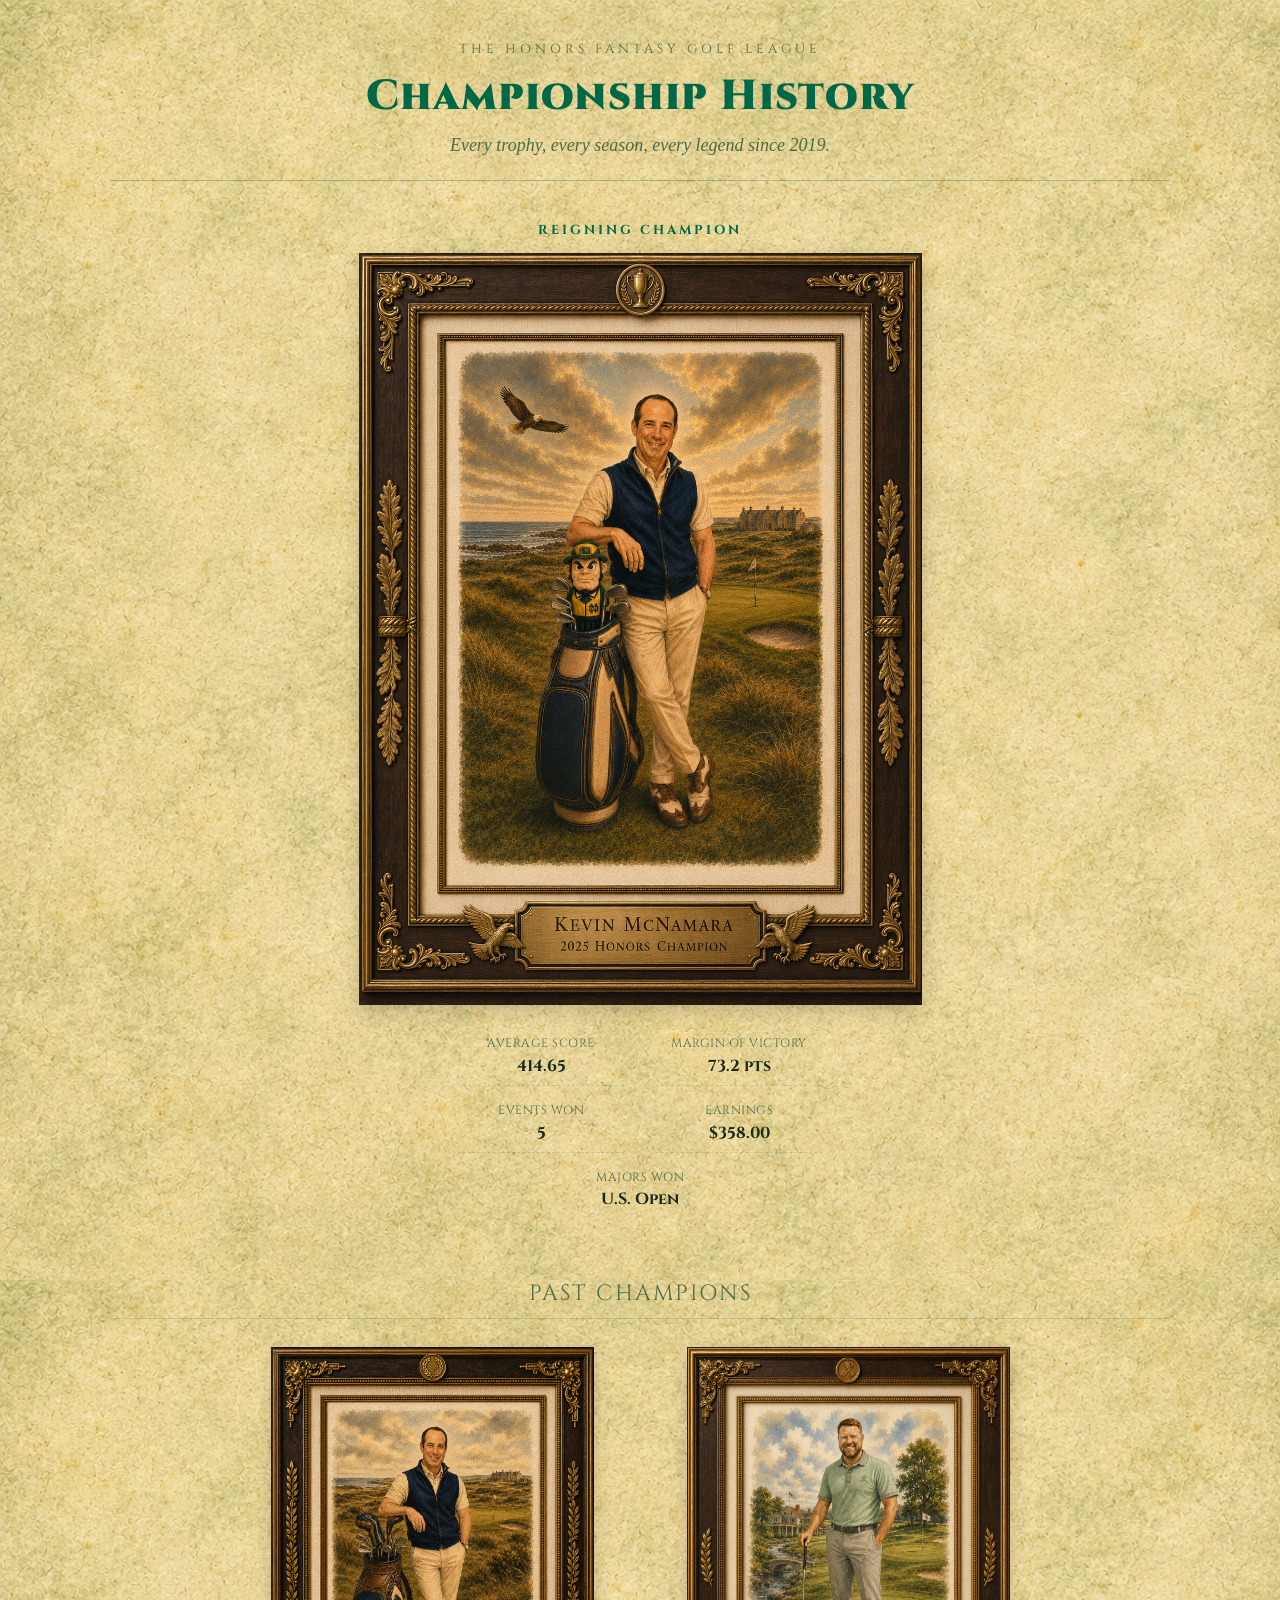
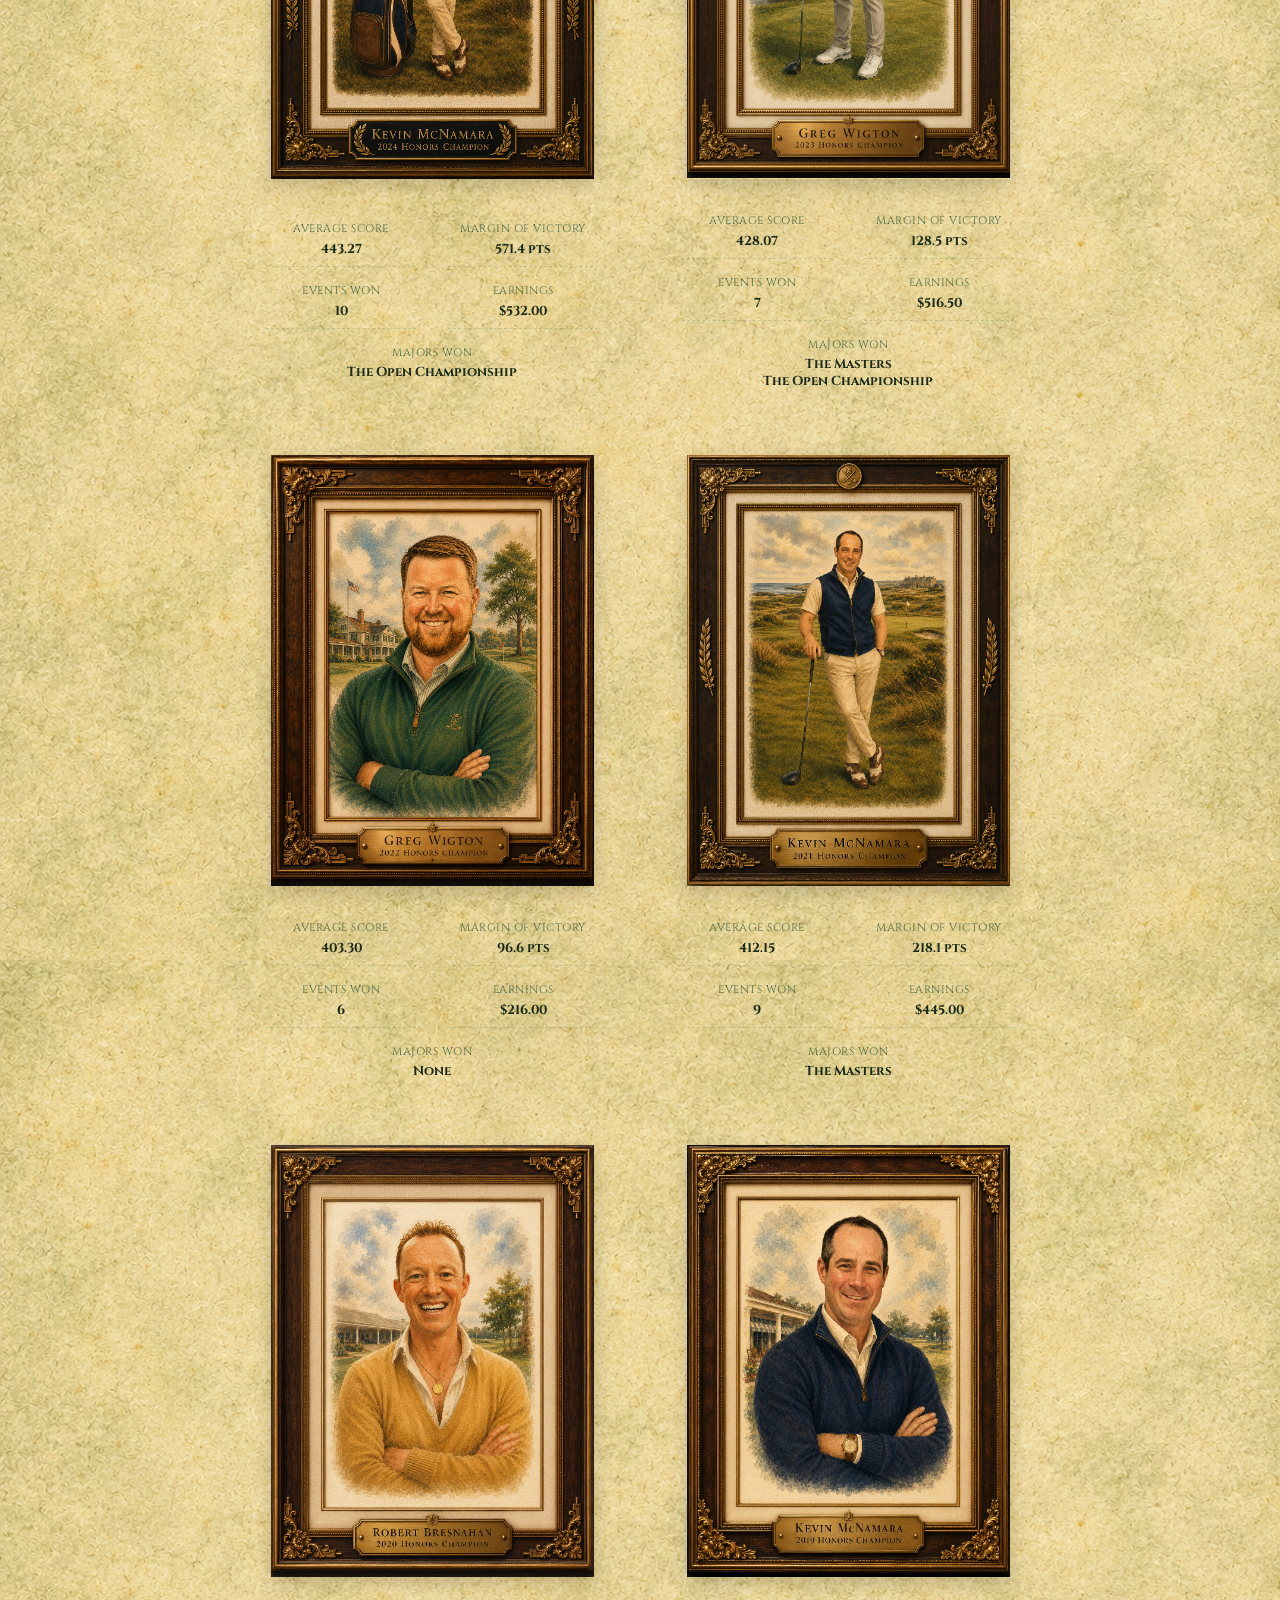
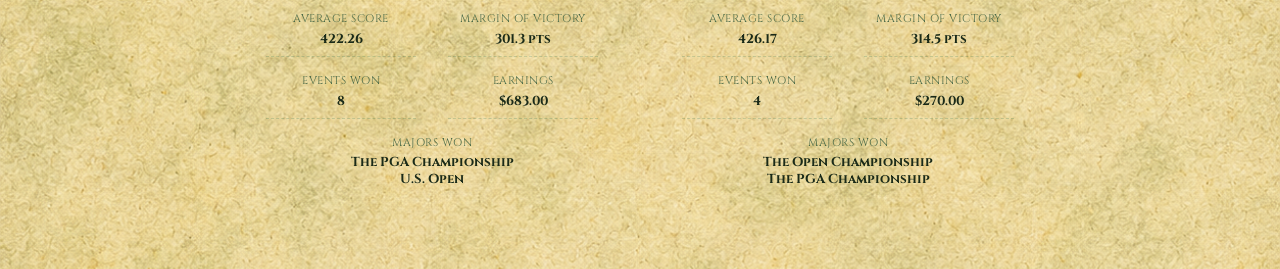
==== champions.html @ 8882c434 "Rename 'Victory Margin' to 'Margin of Victory' Updated the labels for 'Victory Margin' to 'Margin of" ====
<!DOCTYPE html>
<!--
=======================================================
  THE HONORS — CHAMPIONSHIP HISTORY PAGE
=======================================================
  Portrait gallery of season champions, 2019-2025.
  Styled to match weekly-report-template.html / ohgr.html
  design system (Cinzel/IM Fell fonts, parchment palette).

  Portrait images expected at: images/2025.png ... images/2019.png

  DATA NOTE: Per-year champion financials (Avg Score, Victory
  Margin, Events Won, Majors Won, Net Earnings) were derived
  directly from Core_Data_AI.csv using the same MC/bonus/penalty/
  dues rules as generate_honors_data.py, extended to run per-year
  instead of only for the in-progress season. Net Earnings =
  winnings - entry fees + bonuses - penalties + champion payout
  - yearly dues + year-end awards share (Grand Slam
  bonuses/fees excluded, per Greg's instruction).

  VALIDATION CAVEAT: Summing these per-year net figures across
  all players/years lands within ~$1-$21 of the lifetime totals
  in GROUND_TRUTH_SUMMARY.md's Table 15 (which itself doesn't
  balance to $0 as the official balance rule requires -- it's off
  by -$40 lifetime). This engine's output IS internally balanced
  to $0 every year, matching Section 10.3 of the official rules.
  The gap is most likely tie-split rounding on DQ/award edge
  cases. Flagged for Greg to reconcile against
  generate_financial_ground_truth.py if exact-to-the-penny match
  to GROUND_TRUTH_SUMMARY.md is required.
=======================================================
-->
<html lang="en">
<head>
<meta charset="UTF-8">
<meta name="viewport" content="width=device-width, initial-scale=1.0">
<title>The Honors — Championship History</title>
<style>
  @import url('https://fonts.googleapis.com/css2?family=IM+Fell+English:ital@0;1&family=Cinzel:wght@400;700;900&display=swap');

  :root {
    --bg-primary: #f2e4c4;
    --bg-panel: #ece0c2;
    --bg-panel-alt: #e6d9b8;
    --bg-green: #e0dcc0;
    --gold: #006747;
    --gold-light: #1a8a64;
    --silver: #4c6b48;
    --white: #1a2a18;
    --border: rgba(0, 103, 71, 0.18);
    --border-gold: rgba(0, 103, 71, 0.3);
    --red:    #a03d2f;
    --green:  #2f6b3a;
    --blue:   #2f5a8a;
    --purple: #6b4a8a;
    --yellow: #9a7d1f;
    --page-w: 1100px;
  }

  * { margin: 0; padding: 0; box-sizing: border-box; }

  body {
    background-color: var(--bg-primary);
    background-image: url('images/background.png');
    background-repeat: repeat-y;
    background-size: 100% auto;
    background-position: top center;
    display: flex;
    justify-content: center;
    align-items: flex-start;
    font-family: 'IM Fell English', Georgia, serif;
    color: var(--white);
  }

  .page-outer {
    width: 100%;
    display: flex;
    justify-content: center;
    align-items: flex-start;
  }

  .page {
    width: 100%;
    max-width: var(--page-w);
    position: relative;
    padding: 0 20px 60px;
  }

  .page::before {
    content: '';
    position: absolute;
    inset: 0;
    background-image:
      repeating-linear-gradient(
        0deg,
        transparent,
        transparent 28px,
        rgba(0,0,0,0.012) 28px,
        rgba(0,0,0,0.012) 29px
      );
    pointer-events: none;
    z-index: 0;
  }

  .page > * { position: relative; z-index: 1; }

  /* =================== HEADER =================== */
  .champ-header {
    text-align: center;
    padding: 40px 20px 24px;
    border-bottom: 1px solid var(--border-gold);
    margin-bottom: 40px;
  }

  .champ-eyebrow {
    font-family: 'Cinzel', serif;
    font-size: 13px;
    letter-spacing: 4px;
    text-transform: uppercase;
    color: var(--silver);
    margin-bottom: 10px;
  }

  .champ-title {
    font-family: 'Cinzel', serif;
    font-weight: 900;
    font-size: 42px;
    letter-spacing: 1px;
    color: var(--gold);
  }

  .champ-title span { color: var(--gold); }

  .champ-subtitle {
    font-family: 'IM Fell English', Georgia, serif;
    font-style: italic;
    font-size: 18px;
    color: var(--silver);
    margin-top: 10px;
  }

  /* =================== REIGNING CHAMPION =================== */
  .reigning {
    display: flex;
    flex-direction: column;
    align-items: center;
    margin-bottom: 56px;
  }

  .reigning-badge {
    font-family: 'Cinzel', serif;
    font-size: 13px;
    font-weight: 700;
    letter-spacing: 3px;
    text-transform: uppercase;
    color: var(--gold);
    margin-bottom: 14px;
  }

  .portrait-frame {
    box-shadow: 0 6px 18px rgba(0,0,0,0.18);
    aspect-ratio: 1085 / 1450;
    overflow: visible;
  }

  .reigning .portrait-frame {
    width: min(563px, 100%);
  }

  .portrait-frame img {
    width: 100%;
    height: 100%;
    object-fit: contain;
    display: block;
  }

  .stat-panel {
    margin-top: 18px;
    padding: 4px 8px;
    display: grid;
    grid-template-columns: 1fr 1fr;
    gap: 8px 32px;
    min-width: 380px;
  }

  .stat-line {
    display: flex;
    flex-direction: column;
    align-items: center;
    text-align: center;
    gap: 4px;
    font-size: 16px;
    padding: 8px 4px;
    border-bottom: 1px dashed var(--border);
  }

  .stat-panel .stat-line:nth-last-child(-n+1) { border-bottom: none; }

  /* 2-column stat panels lay out 5 items as 2 / 2 / 1 -- center the odd one out */
  .stat-panel .stat-line:last-child {
    grid-column: 1 / -1;
  }

  .stat-label {
    color: var(--silver);
    font-family: 'Cinzel', serif;
    font-size: 12px;
    letter-spacing: 0.5px;
    text-transform: uppercase;
  }

  .stat-value {
    font-family: 'Cinzel', serif;
    font-weight: 700;
    color: var(--white);
    display: inline-block;
    max-width: 100%;
    white-space: nowrap;
    overflow: hidden;
    text-overflow: ellipsis;
  }

  .stat-value.gold { color: var(--white); }

  .stat-value--majors {
    white-space: nowrap;
    overflow: visible;
    text-overflow: clip;
    line-height: 1.35;
  }

  /* =================== PAST CHAMPIONS GRID =================== */
  .past-heading {
    font-family: 'Cinzel', serif;
    font-size: 22px;
    letter-spacing: 2px;
    text-transform: uppercase;
    color: var(--silver);
    text-align: center;
    margin-bottom: 28px;
    padding-bottom: 10px;
    border-bottom: 1px solid var(--border);
  }

  .past-grid {
    display: grid;
    grid-template-columns: repeat(2, 1fr);
    gap: 44px 52px;
    max-width: 780px;
    margin: 0 auto;
  }

  .past-card {
    display: flex;
    flex-direction: column;
    align-items: center;
    text-align: center;
    height: 100%;
  }

  .past-card .portrait-frame {
    width: min(323px, 100%);
  }

  .past-card .stat-panel {
    min-width: 0;
    width: 100%;
    padding: 12px 16px;
    margin-top: 14px;
    flex: 1;
    align-content: center;
  }

  .past-card .stat-label { font-size: 11px; }
  .past-card .stat-value { font-size: 13px; }

  /* =================== MOBILE =================== */
  @media (max-width: 640px) {
    .champ-title { font-size: 30px; }
    .stat-panel { min-width: 0; width: 100%; grid-template-columns: 1fr; }
    .past-grid { grid-template-columns: 1fr; max-width: 340px; }
  }
</style>
</head>
<body>
<div class="page-outer">
<div class="page">

  <div class="champ-header">
    <div class="champ-eyebrow">The Honors Fantasy Golf League</div>
    <div class="champ-title">Championship <span>History</span></div>
    <div class="champ-subtitle">Every trophy, every season, every legend since 2019.</div>
  </div>

  <!-- ============= REIGNING CHAMPION (2025) ============= -->
  <div class="reigning">
    <div class="reigning-badge">Reigning Champion</div>
    <div class="portrait-frame">
      <img src="images/2025.png" alt="Kevin McNamara, 2025 Champion">
    </div>
    <div class="stat-panel">
      <div class="stat-line"><span class="stat-label">Average Score</span><span class="stat-value">414.65</span></div>
      <div class="stat-line"><span class="stat-label">Margin of Victory</span><span class="stat-value">73.2 pts</span></div>
      <div class="stat-line"><span class="stat-label">Events Won</span><span class="stat-value">5</span></div>
      <div class="stat-line"><span class="stat-label">Earnings</span><span class="stat-value gold">$358.00</span></div>
      <div class="stat-line"><span class="stat-label">Majors Won</span><span class="stat-value stat-value--majors">U.S. Open</span></div>
    </div>
  </div>

  <!-- ============= PAST CHAMPIONS ============= -->
  <div class="past-heading">Past Champions</div>
  <div class="past-grid">

    <div class="past-card">
      <div class="portrait-frame">
        <img src="images/2024.png" alt="Kevin McNamara, 2024 Champion">
      </div>
      <div class="stat-panel">
        <div class="stat-line"><span class="stat-label">Average Score</span><span class="stat-value">443.27</span></div>
        <div class="stat-line"><span class="stat-label">Margin of Victory</span><span class="stat-value">571.4 pts</span></div>
        <div class="stat-line"><span class="stat-label">Events Won</span><span class="stat-value">10</span></div>
        <div class="stat-line"><span class="stat-label">Earnings</span><span class="stat-value gold">$532.00</span></div>
        <div class="stat-line"><span class="stat-label">Majors Won</span><span class="stat-value stat-value--majors">The Open Championship</span></div>
      </div>
    </div>

    <div class="past-card">
      <div class="portrait-frame">
        <img src="images/2023.png" alt="Greg Wigton, 2023 Champion">
      </div>
      <div class="stat-panel">
        <div class="stat-line"><span class="stat-label">Average Score</span><span class="stat-value">428.07</span></div>
        <div class="stat-line"><span class="stat-label">Margin of Victory</span><span class="stat-value">128.5 pts</span></div>
        <div class="stat-line"><span class="stat-label">Events Won</span><span class="stat-value">7</span></div>
        <div class="stat-line"><span class="stat-label">Earnings</span><span class="stat-value gold">$516.50</span></div>
        <div class="stat-line"><span class="stat-label">Majors Won</span><span class="stat-value stat-value--majors">The Masters<br>The Open Championship</span></div>
      </div>
    </div>

    <div class="past-card">
      <div class="portrait-frame">
        <img src="images/2022.png" alt="Greg Wigton, 2022 Champion">
      </div>
      <div class="stat-panel">
        <div class="stat-line"><span class="stat-label">Average Score</span><span class="stat-value">403.30</span></div>
        <div class="stat-line"><span class="stat-label">Margin of Victory</span><span class="stat-value">96.6 pts</span></div>
        <div class="stat-line"><span class="stat-label">Events Won</span><span class="stat-value">6</span></div>
        <div class="stat-line"><span class="stat-label">Earnings</span><span class="stat-value gold">$216.00</span></div>
        <div class="stat-line"><span class="stat-label">Majors Won</span><span class="stat-value stat-value--majors">None</span></div>
      </div>
    </div>

    <div class="past-card">
      <div class="portrait-frame">
        <img src="images/2021.png" alt="Kevin McNamara, 2021 Champion">
      </div>
      <div class="stat-panel">
        <div class="stat-line"><span class="stat-label">Average Score</span><span class="stat-value">412.15</span></div>
        <div class="stat-line"><span class="stat-label">Margin of Victory</span><span class="stat-value">218.1 pts</span></div>
        <div class="stat-line"><span class="stat-label">Events Won</span><span class="stat-value">9</span></div>
        <div class="stat-line"><span class="stat-label">Earnings</span><span class="stat-value gold">$445.00</span></div>
        <div class="stat-line"><span class="stat-label">Majors Won</span><span class="stat-value stat-value--majors">The Masters</span></div>
      </div>
    </div>

    <div class="past-card">
      <div class="portrait-frame">
        <img src="images/2020.png" alt="Robert Bresnahan, 2020 Champion">
      </div>
      <div class="stat-panel">
        <div class="stat-line"><span class="stat-label">Average Score</span><span class="stat-value">422.26</span></div>
        <div class="stat-line"><span class="stat-label">Margin of Victory</span><span class="stat-value">301.3 pts</span></div>
        <div class="stat-line"><span class="stat-label">Events Won</span><span class="stat-value">8</span></div>
        <div class="stat-line"><span class="stat-label">Earnings</span><span class="stat-value gold">$683.00</span></div>
        <div class="stat-line"><span class="stat-label">Majors Won</span><span class="stat-value stat-value--majors">The PGA Championship<br>U.S. Open</span></div>
      </div>
    </div>

    <div class="past-card">
      <div class="portrait-frame">
        <img src="images/2019.png" alt="Kevin McNamara, 2019 Champion">
      </div>
      <div class="stat-panel">
        <div class="stat-line"><span class="stat-label">Average Score</span><span class="stat-value">426.17</span></div>
        <div class="stat-line"><span class="stat-label">Margin of Victory</span><span class="stat-value">314.5 pts</span></div>
        <div class="stat-line"><span class="stat-label">Events Won</span><span class="stat-value">4</span></div>
        <div class="stat-line"><span class="stat-label">Earnings</span><span class="stat-value gold">$270.00</span></div>
        <div class="stat-line"><span class="stat-label">Majors Won</span><span class="stat-value stat-value--majors">The Open Championship<br>The PGA Championship</span></div>
      </div>
    </div>

  </div>

</div>
</div>
</body>
</html>
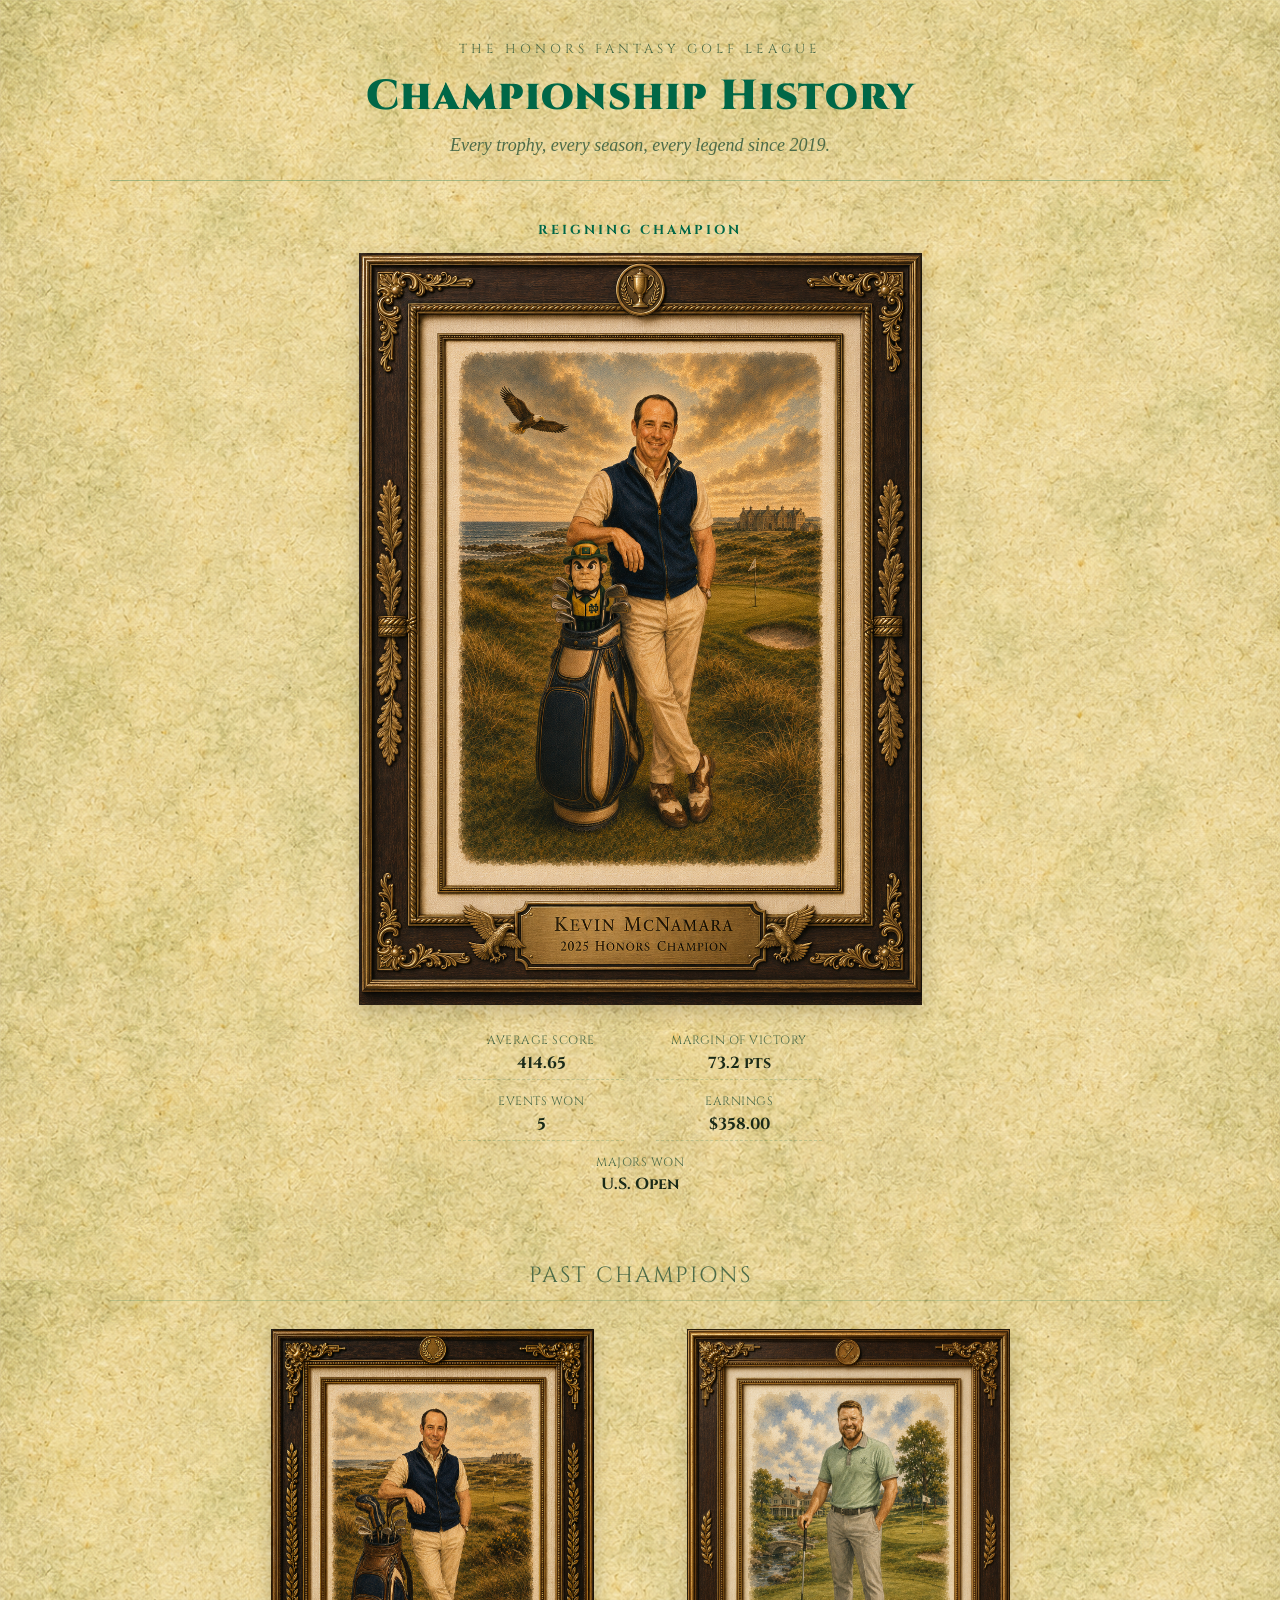
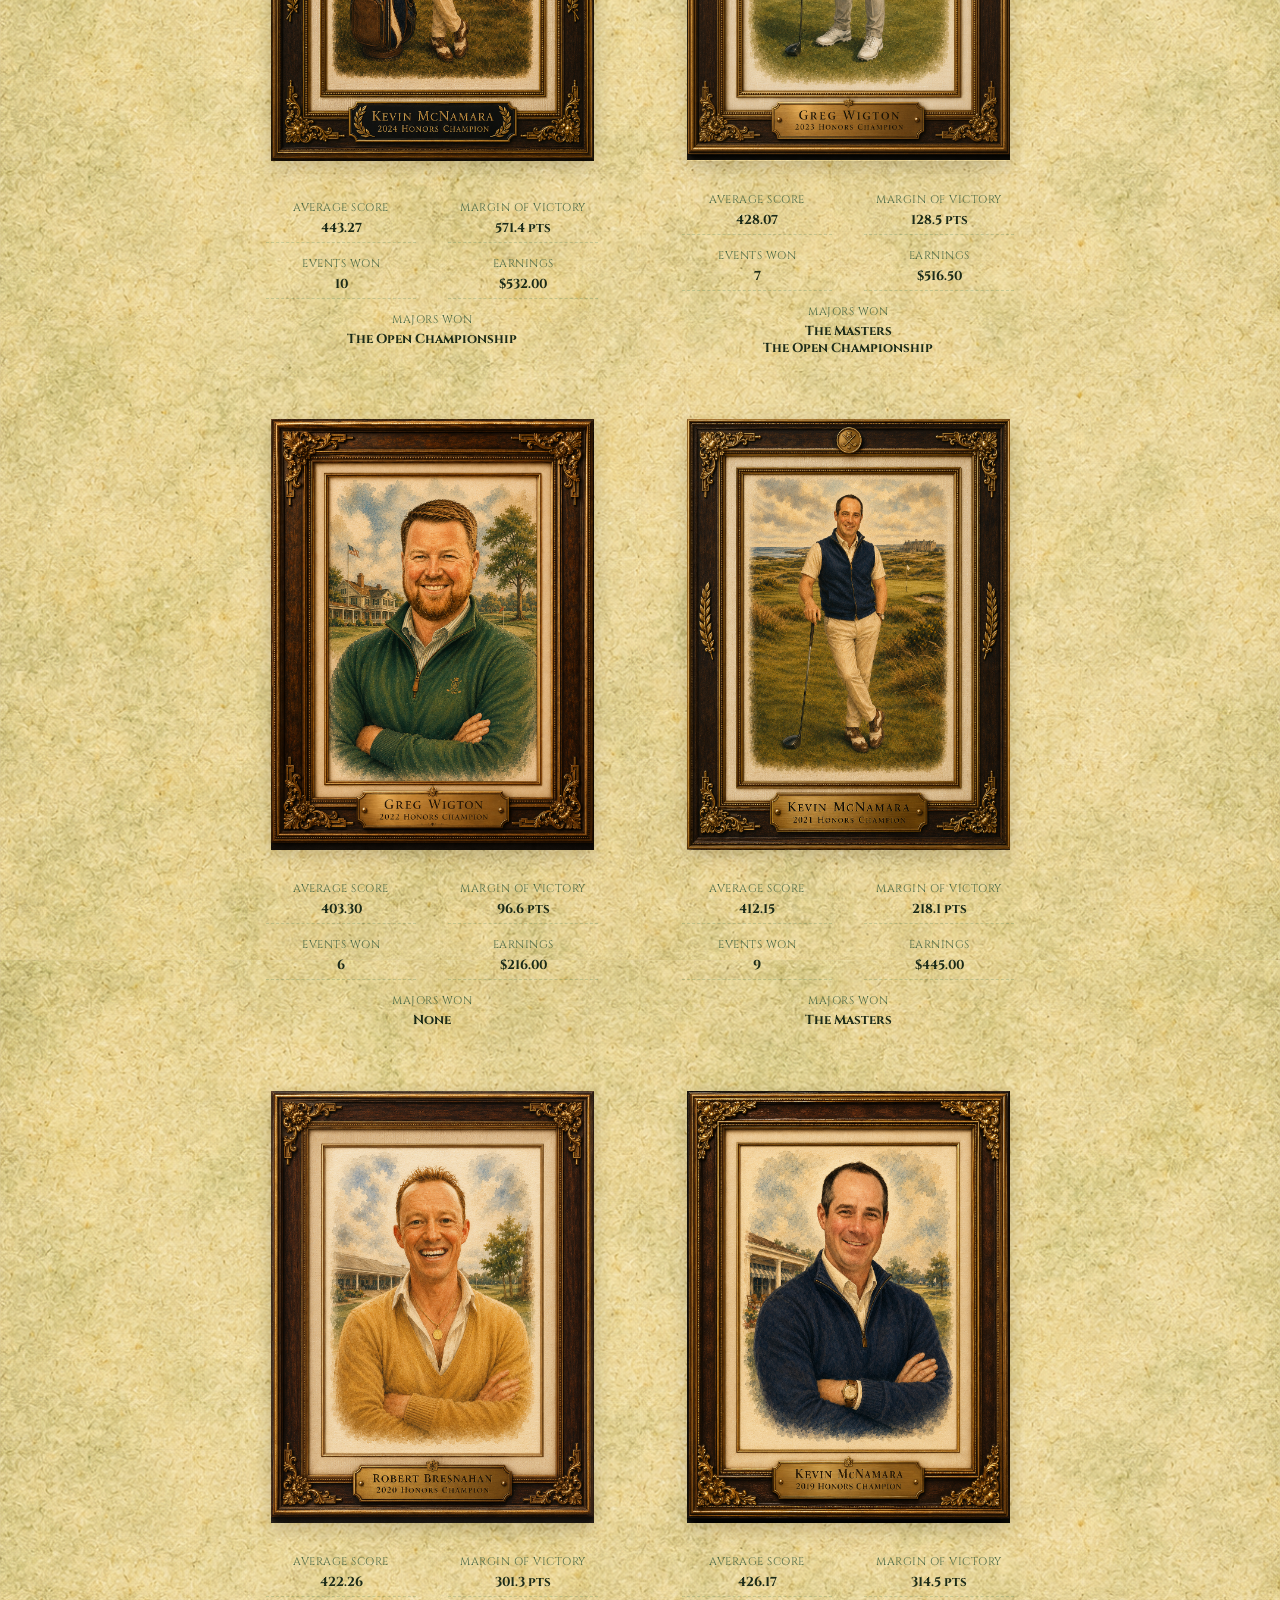
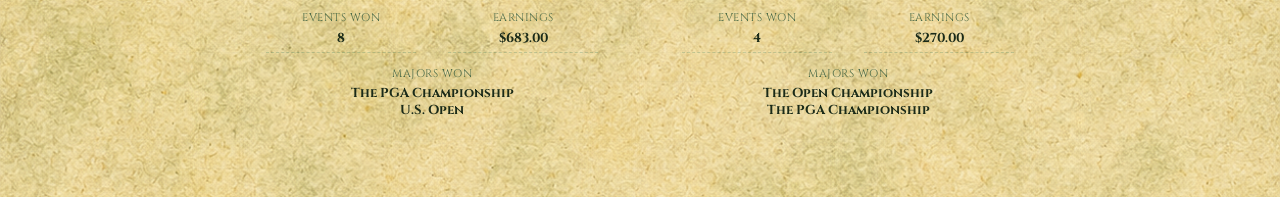
==== commit f5ec9531: "Adjust padding and ensure newline at end of champions.html Reduced padding in stat panel and added n" ====
--- a/champions.html
+++ b/champions.html
@@ -190,7 +190,7 @@
     text-align: center;
     gap: 4px;
     font-size: 16px;
-    padding: 8px 4px;
+    padding: 5px 4px;
     border-bottom: 1px dashed var(--border);
   }
 
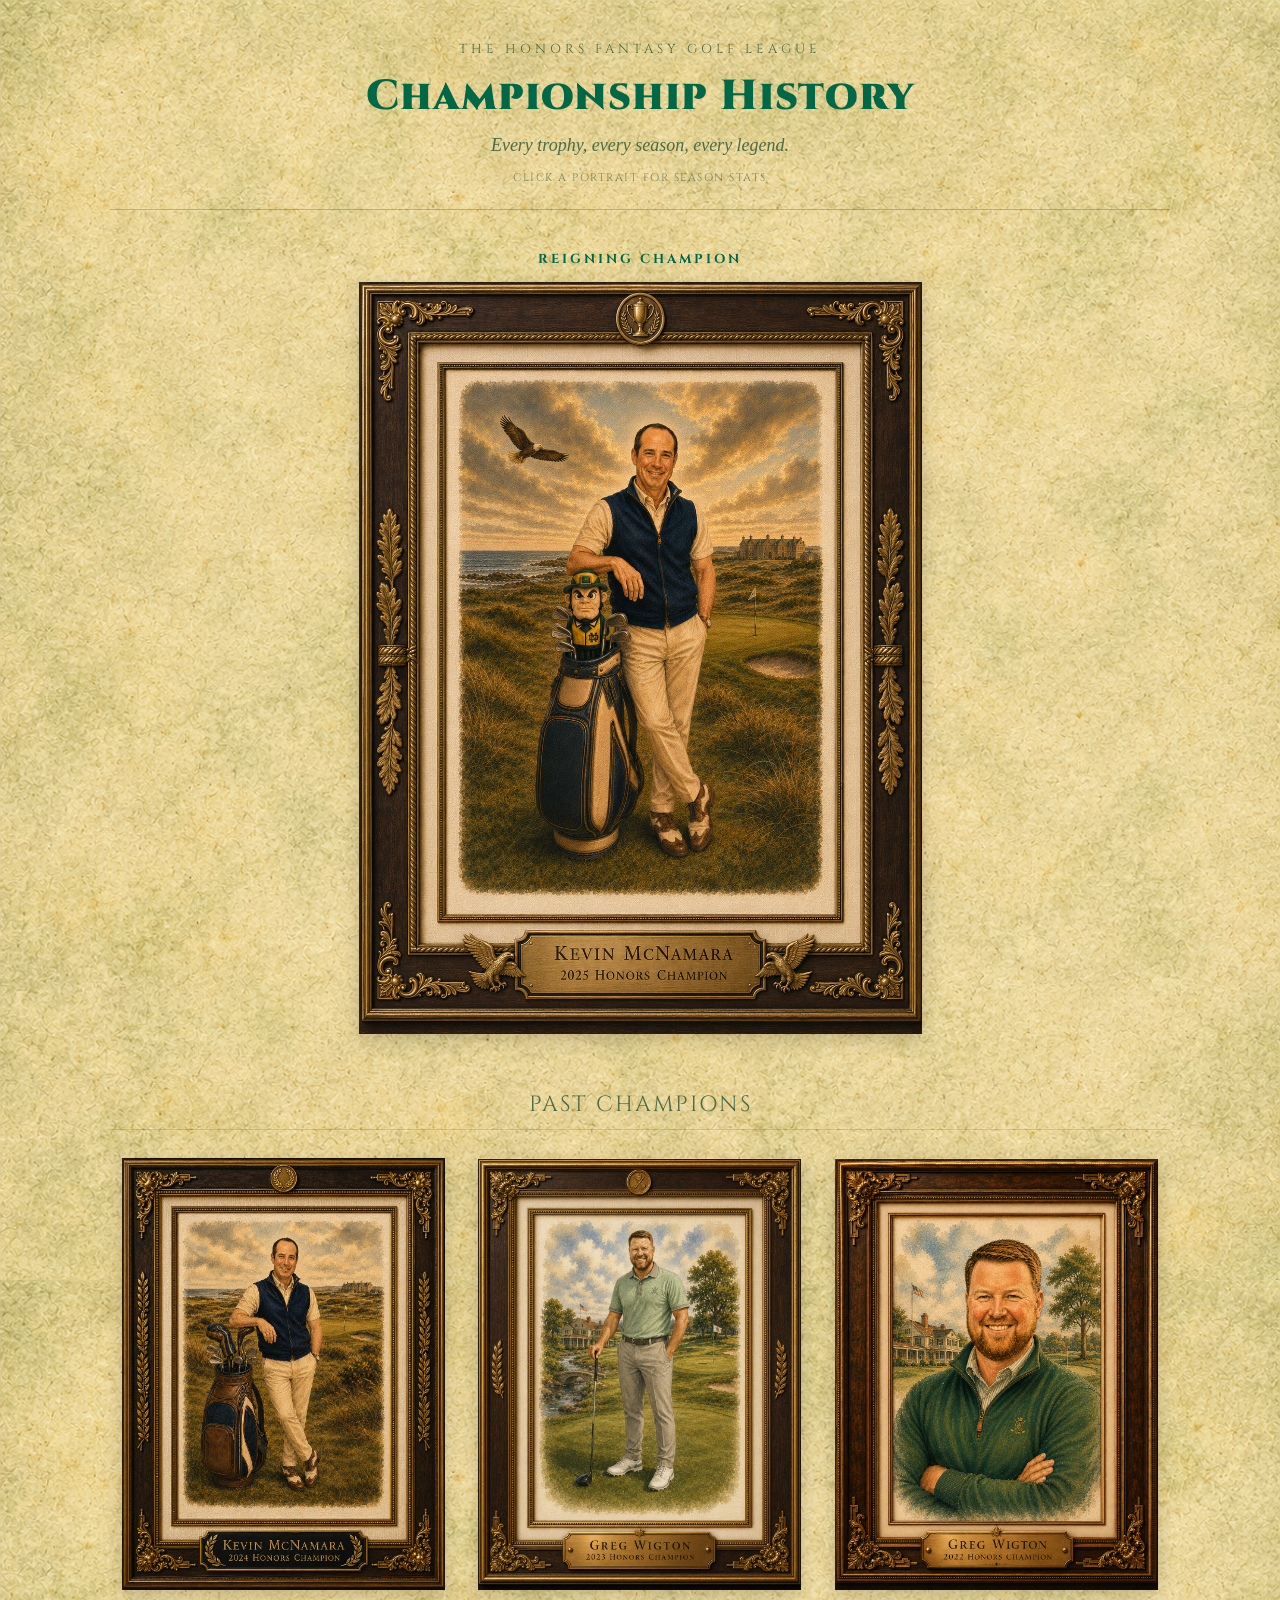
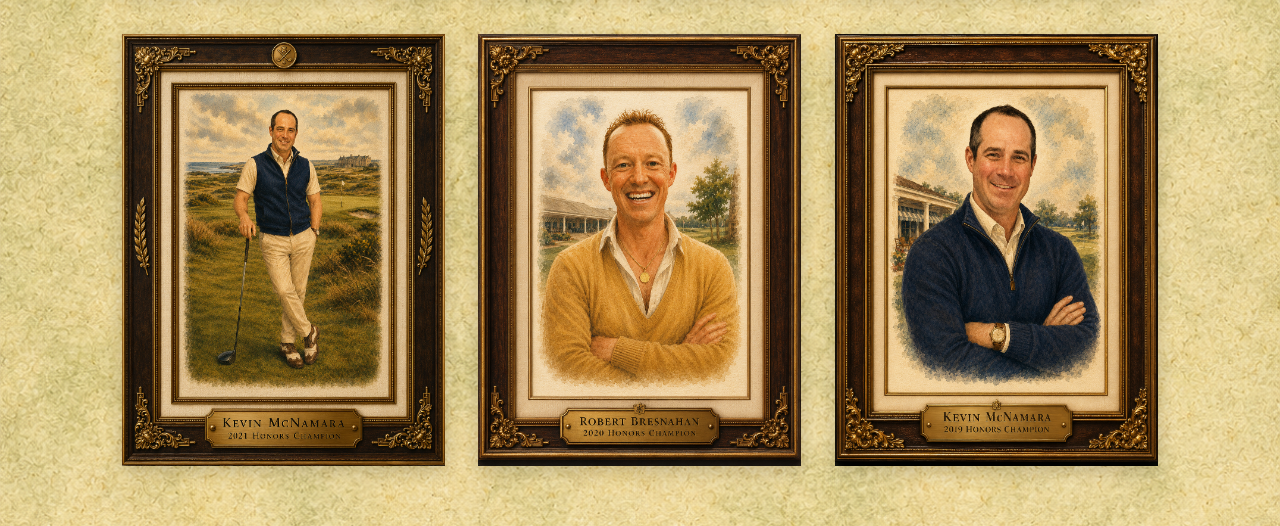
==== commit 25d8d59a: "Rename champions2.html to champions.html" ====
--- a/champions.html
+++ b/champions.html
@@ -9,14 +9,19 @@
 
   Portrait images expected at: images/2025.png ... images/2019.png
 
-  DATA NOTE: Per-year champion financials (Avg Score, Victory
-  Margin, Events Won, Majors Won, Net Earnings) were derived
-  directly from Core_Data_AI.csv using the same MC/bonus/penalty/
-  dues rules as generate_honors_data.py, extended to run per-year
-  instead of only for the in-progress season. Net Earnings =
-  winnings - entry fees + bonuses - penalties + champion payout
-  - yearly dues + year-end awards share (Grand Slam
-  bonuses/fees excluded, per Greg's instruction).
+  Click any portrait to open a modal with that champion's
+  season stats. All champion data lives in the CHAMPIONS
+  object near the bottom of this file — edit it there, not
+  in the markup, to update a year's numbers.
+
+  DATA NOTE: Per-year champion financials (Average Score,
+  Margin of Victory, Events Won, Majors Won, Net Earnings)
+  were derived directly from Core_Data_AI.csv using the same
+  MC/bonus/penalty/dues rules as generate_honors_data.py,
+  extended to run per-year instead of only for the in-progress
+  season. Net Earnings = winnings - entry fees + bonuses -
+  penalties + champion payout - yearly dues + year-end awards
+  share (Grand Slam bonuses/fees excluded, per Greg's instruction).
 
   VALIDATION CAVEAT: Summing these per-year net figures across
   all players/years lands within ~$1-$21 of the lifetime totals
@@ -24,10 +29,8 @@
   balance to $0 as the official balance rule requires -- it's off
   by -$40 lifetime). This engine's output IS internally balanced
   to $0 every year, matching Section 10.3 of the official rules.
-  The gap is most likely tie-split rounding on DQ/award edge
-  cases. Flagged for Greg to reconcile against
-  generate_financial_ground_truth.py if exact-to-the-penny match
-  to GROUND_TRUTH_SUMMARY.md is required.
+  Flagged for Greg to reconcile against generate_financial_ground_truth.py
+  if exact-to-the-penny match to GROUND_TRUTH_SUMMARY.md is required.
 =======================================================
 -->
 <html lang="en">
@@ -129,14 +132,22 @@
     color: var(--gold);
   }
 
-  .champ-title span { color: var(--gold); }
-
   .champ-subtitle {
     font-family: 'IM Fell English', Georgia, serif;
     font-style: italic;
     font-size: 18px;
     color: var(--silver);
     margin-top: 10px;
+  }
+
+  .champ-hint {
+    font-family: 'Cinzel', serif;
+    font-size: 11px;
+    letter-spacing: 1.5px;
+    text-transform: uppercase;
+    color: var(--silver);
+    opacity: 0.75;
+    margin-top: 14px;
   }
 
   /* =================== REIGNING CHAMPION =================== */
@@ -157,10 +168,28 @@
     margin-bottom: 14px;
   }
 
+  /* =================== PORTRAITS (clickable) =================== */
   .portrait-frame {
     box-shadow: 0 6px 18px rgba(0,0,0,0.18);
     aspect-ratio: 1085 / 1450;
     overflow: visible;
+    cursor: pointer;
+    background: none;
+    border: none;
+    padding: 0;
+    display: block;
+    transition: transform 0.2s ease, box-shadow 0.2s ease;
+  }
+
+  .portrait-frame:hover,
+  .portrait-frame:focus-visible {
+    transform: translateY(-4px) scale(1.015);
+    box-shadow: 0 14px 28px rgba(0,0,0,0.28);
+  }
+
+  .portrait-frame:focus-visible {
+    outline: 2px solid var(--gold);
+    outline-offset: 4px;
   }
 
   .reigning .portrait-frame {
@@ -172,61 +201,7 @@
     height: 100%;
     object-fit: contain;
     display: block;
-  }
-
-  .stat-panel {
-    margin-top: 18px;
-    padding: 4px 8px;
-    display: grid;
-    grid-template-columns: 1fr 1fr;
-    gap: 8px 32px;
-    min-width: 380px;
-  }
-
-  .stat-line {
-    display: flex;
-    flex-direction: column;
-    align-items: center;
-    text-align: center;
-    gap: 4px;
-    font-size: 16px;
-    padding: 5px 4px;
-    border-bottom: 1px dashed var(--border);
-  }
-
-  .stat-panel .stat-line:nth-last-child(-n+1) { border-bottom: none; }
-
-  /* 2-column stat panels lay out 5 items as 2 / 2 / 1 -- center the odd one out */
-  .stat-panel .stat-line:last-child {
-    grid-column: 1 / -1;
-  }
-
-  .stat-label {
-    color: var(--silver);
-    font-family: 'Cinzel', serif;
-    font-size: 12px;
-    letter-spacing: 0.5px;
-    text-transform: uppercase;
-  }
-
-  .stat-value {
-    font-family: 'Cinzel', serif;
-    font-weight: 700;
-    color: var(--white);
-    display: inline-block;
-    max-width: 100%;
-    white-space: nowrap;
-    overflow: hidden;
-    text-overflow: ellipsis;
-  }
-
-  .stat-value.gold { color: var(--white); }
-
-  .stat-value--majors {
-    white-space: nowrap;
-    overflow: visible;
-    text-overflow: clip;
-    line-height: 1.35;
+    pointer-events: none;
   }
 
   /* =================== PAST CHAMPIONS GRID =================== */
@@ -244,9 +219,9 @@
 
   .past-grid {
     display: grid;
-    grid-template-columns: repeat(2, 1fr);
-    gap: 44px 52px;
-    max-width: 780px;
+    grid-template-columns: repeat(3, 1fr);
+    gap: 44px 30px;
+    max-width: 1040px;
     margin: 0 auto;
   }
 
@@ -255,30 +230,150 @@
     flex-direction: column;
     align-items: center;
     text-align: center;
-    height: 100%;
   }
 
   .past-card .portrait-frame {
     width: min(323px, 100%);
   }
-
-  .past-card .stat-panel {
-    min-width: 0;
-    width: 100%;
-    padding: 12px 16px;
-    margin-top: 14px;
-    flex: 1;
-    align-content: center;
-  }
-
-  .past-card .stat-label { font-size: 11px; }
-  .past-card .stat-value { font-size: 13px; }
 
   /* =================== MOBILE =================== */
   @media (max-width: 640px) {
     .champ-title { font-size: 30px; }
-    .stat-panel { min-width: 0; width: 100%; grid-template-columns: 1fr; }
     .past-grid { grid-template-columns: 1fr; max-width: 340px; }
+  }
+
+  /* =================== MODAL =================== */
+  .modal-overlay {
+    position: fixed;
+    inset: 0;
+    background: rgba(12, 22, 14, 0.6);
+    backdrop-filter: blur(6px);
+    -webkit-backdrop-filter: blur(6px);
+    display: flex;
+    align-items: center;
+    justify-content: center;
+    padding: 24px;
+    opacity: 0;
+    pointer-events: none;
+    transition: opacity 0.25s ease;
+    z-index: 1000;
+  }
+
+  .modal-overlay.active {
+    opacity: 1;
+    pointer-events: auto;
+  }
+
+  .modal-card {
+    position: relative;
+    width: 100%;
+    max-width: 400px;
+    max-height: 88vh;
+    overflow-y: auto;
+    background: #fbf6e9;
+    border-radius: 16px;
+    box-shadow: 0 24px 60px rgba(0,0,0,0.35), 0 2px 0 var(--gold) inset;
+    padding: 32px 28px 28px;
+    text-align: center;
+    transform: translateY(16px) scale(0.96);
+    opacity: 0;
+    transition: transform 0.28s cubic-bezier(0.2, 0.8, 0.3, 1), opacity 0.22s ease;
+  }
+
+  .modal-overlay.active .modal-card {
+    transform: translateY(0) scale(1);
+    opacity: 1;
+  }
+
+  .modal-close {
+    position: absolute;
+    top: 14px;
+    right: 14px;
+    width: 32px;
+    height: 32px;
+    border-radius: 50%;
+    border: none;
+    background: transparent;
+    color: var(--silver);
+    font-family: 'Cinzel', serif;
+    font-size: 18px;
+    line-height: 1;
+    cursor: pointer;
+    display: flex;
+    align-items: center;
+    justify-content: center;
+    transition: background 0.15s ease, color 0.15s ease;
+  }
+
+  .modal-close:hover {
+    background: rgba(0, 103, 71, 0.1);
+    color: var(--gold);
+  }
+
+  .modal-badge {
+    font-family: 'Cinzel', serif;
+    font-size: 11px;
+    font-weight: 700;
+    letter-spacing: 2.5px;
+    text-transform: uppercase;
+    color: var(--gold);
+    margin-bottom: 4px;
+  }
+
+  .modal-name {
+    font-family: 'Cinzel', serif;
+    font-weight: 700;
+    font-size: 24px;
+    color: var(--white);
+  }
+
+  .modal-year {
+    font-family: 'Cinzel', serif;
+    font-size: 12px;
+    letter-spacing: 1.5px;
+    color: var(--silver);
+    margin-top: 4px;
+    margin-bottom: 22px;
+  }
+
+  .modal-stats {
+    display: grid;
+    grid-template-columns: 1fr 1fr;
+    gap: 18px 28px;
+    border-top: 1px solid var(--border);
+    padding-top: 20px;
+  }
+
+  .modal-stat {
+    display: flex;
+    flex-direction: column;
+    align-items: center;
+    gap: 5px;
+  }
+
+  .modal-stat:last-child {
+    grid-column: 1 / -1;
+  }
+
+  .modal-stat-label {
+    font-family: 'Cinzel', serif;
+    font-size: 11px;
+    letter-spacing: 1px;
+    text-transform: uppercase;
+    color: var(--silver);
+  }
+
+  .modal-stat-value {
+    font-family: 'Cinzel', serif;
+    font-weight: 700;
+    font-size: 17px;
+    color: var(--white);
+    line-height: 1.35;
+  }
+
+  @media (max-width: 480px) {
+    .modal-card { padding: 26px 20px 22px; }
+    .modal-name { font-size: 20px; }
   }
 </style>
 </head>
@@ -288,23 +383,17 @@
 
   <div class="champ-header">
     <div class="champ-eyebrow">The Honors Fantasy Golf League</div>
-    <div class="champ-title">Championship <span>History</span></div>
-    <div class="champ-subtitle">Every trophy, every season, every legend since 2019.</div>
+    <div class="champ-title">Championship History</div>
+    <div class="champ-subtitle">Every trophy, every season, every legend.</div>
+    <div class="champ-hint">Click a portrait for season stats</div>
   </div>
 
   <!-- ============= REIGNING CHAMPION (2025) ============= -->
   <div class="reigning">
     <div class="reigning-badge">Reigning Champion</div>
-    <div class="portrait-frame">
+    <button class="portrait-frame" data-year="2025" aria-label="View 2025 champion stats">
       <img src="images/2025.png" alt="Kevin McNamara, 2025 Champion">
-    </div>
-    <div class="stat-panel">
-      <div class="stat-line"><span class="stat-label">Average Score</span><span class="stat-value">414.65</span></div>
-      <div class="stat-line"><span class="stat-label">Margin of Victory</span><span class="stat-value">73.2 pts</span></div>
-      <div class="stat-line"><span class="stat-label">Events Won</span><span class="stat-value">5</span></div>
-      <div class="stat-line"><span class="stat-label">Earnings</span><span class="stat-value gold">$358.00</span></div>
-      <div class="stat-line"><span class="stat-label">Majors Won</span><span class="stat-value stat-value--majors">U.S. Open</span></div>
-    </div>
+    </button>
   </div>
 
   <!-- ============= PAST CHAMPIONS ============= -->
@@ -312,86 +401,133 @@
   <div class="past-grid">
 
     <div class="past-card">
-      <div class="portrait-frame">
+      <button class="portrait-frame" data-year="2024" aria-label="View 2024 champion stats">
         <img src="images/2024.png" alt="Kevin McNamara, 2024 Champion">
-      </div>
-      <div class="stat-panel">
-        <div class="stat-line"><span class="stat-label">Average Score</span><span class="stat-value">443.27</span></div>
-        <div class="stat-line"><span class="stat-label">Margin of Victory</span><span class="stat-value">571.4 pts</span></div>
-        <div class="stat-line"><span class="stat-label">Events Won</span><span class="stat-value">10</span></div>
-        <div class="stat-line"><span class="stat-label">Earnings</span><span class="stat-value gold">$532.00</span></div>
-        <div class="stat-line"><span class="stat-label">Majors Won</span><span class="stat-value stat-value--majors">The Open Championship</span></div>
-      </div>
+      </button>
     </div>
 
     <div class="past-card">
-      <div class="portrait-frame">
+      <button class="portrait-frame" data-year="2023" aria-label="View 2023 champion stats">
         <img src="images/2023.png" alt="Greg Wigton, 2023 Champion">
-      </div>
-      <div class="stat-panel">
-        <div class="stat-line"><span class="stat-label">Average Score</span><span class="stat-value">428.07</span></div>
-        <div class="stat-line"><span class="stat-label">Margin of Victory</span><span class="stat-value">128.5 pts</span></div>
-        <div class="stat-line"><span class="stat-label">Events Won</span><span class="stat-value">7</span></div>
-        <div class="stat-line"><span class="stat-label">Earnings</span><span class="stat-value gold">$516.50</span></div>
-        <div class="stat-line"><span class="stat-label">Majors Won</span><span class="stat-value stat-value--majors">The Masters<br>The Open Championship</span></div>
-      </div>
+      </button>
     </div>
 
     <div class="past-card">
-      <div class="portrait-frame">
+      <button class="portrait-frame" data-year="2022" aria-label="View 2022 champion stats">
         <img src="images/2022.png" alt="Greg Wigton, 2022 Champion">
-      </div>
-      <div class="stat-panel">
-        <div class="stat-line"><span class="stat-label">Average Score</span><span class="stat-value">403.30</span></div>
-        <div class="stat-line"><span class="stat-label">Margin of Victory</span><span class="stat-value">96.6 pts</span></div>
-        <div class="stat-line"><span class="stat-label">Events Won</span><span class="stat-value">6</span></div>
-        <div class="stat-line"><span class="stat-label">Earnings</span><span class="stat-value gold">$216.00</span></div>
-        <div class="stat-line"><span class="stat-label">Majors Won</span><span class="stat-value stat-value--majors">None</span></div>
-      </div>
+      </button>
     </div>
 
     <div class="past-card">
-      <div class="portrait-frame">
+      <button class="portrait-frame" data-year="2021" aria-label="View 2021 champion stats">
         <img src="images/2021.png" alt="Kevin McNamara, 2021 Champion">
-      </div>
-      <div class="stat-panel">
-        <div class="stat-line"><span class="stat-label">Average Score</span><span class="stat-value">412.15</span></div>
-        <div class="stat-line"><span class="stat-label">Margin of Victory</span><span class="stat-value">218.1 pts</span></div>
-        <div class="stat-line"><span class="stat-label">Events Won</span><span class="stat-value">9</span></div>
-        <div class="stat-line"><span class="stat-label">Earnings</span><span class="stat-value gold">$445.00</span></div>
-        <div class="stat-line"><span class="stat-label">Majors Won</span><span class="stat-value stat-value--majors">The Masters</span></div>
-      </div>
+      </button>
     </div>
 
     <div class="past-card">
-      <div class="portrait-frame">
+      <button class="portrait-frame" data-year="2020" aria-label="View 2020 champion stats">
         <img src="images/2020.png" alt="Robert Bresnahan, 2020 Champion">
-      </div>
-      <div class="stat-panel">
-        <div class="stat-line"><span class="stat-label">Average Score</span><span class="stat-value">422.26</span></div>
-        <div class="stat-line"><span class="stat-label">Margin of Victory</span><span class="stat-value">301.3 pts</span></div>
-        <div class="stat-line"><span class="stat-label">Events Won</span><span class="stat-value">8</span></div>
-        <div class="stat-line"><span class="stat-label">Earnings</span><span class="stat-value gold">$683.00</span></div>
-        <div class="stat-line"><span class="stat-label">Majors Won</span><span class="stat-value stat-value--majors">The PGA Championship<br>U.S. Open</span></div>
-      </div>
+      </button>
     </div>
 
     <div class="past-card">
-      <div class="portrait-frame">
+      <button class="portrait-frame" data-year="2019" aria-label="View 2019 champion stats">
         <img src="images/2019.png" alt="Kevin McNamara, 2019 Champion">
-      </div>
-      <div class="stat-panel">
-        <div class="stat-line"><span class="stat-label">Average Score</span><span class="stat-value">426.17</span></div>
-        <div class="stat-line"><span class="stat-label">Margin of Victory</span><span class="stat-value">314.5 pts</span></div>
-        <div class="stat-line"><span class="stat-label">Events Won</span><span class="stat-value">4</span></div>
-        <div class="stat-line"><span class="stat-label">Earnings</span><span class="stat-value gold">$270.00</span></div>
-        <div class="stat-line"><span class="stat-label">Majors Won</span><span class="stat-value stat-value--majors">The Open Championship<br>The PGA Championship</span></div>
-      </div>
+      </button>
     </div>
 
   </div>
 
 </div>
 </div>
+
+<!-- ============= STAT MODAL ============= -->
+<div class="modal-overlay" id="statModal" aria-hidden="true">
+  <div class="modal-card" role="dialog" aria-modal="true" aria-labelledby="modalName">
+    <button class="modal-close" id="modalClose" aria-label="Close">&times;</button>
+    <div class="modal-badge">Season Champion</div>
+    <div class="modal-name" id="modalName"></div>
+    <div class="modal-year" id="modalYear"></div>
+    <div class="modal-stats">
+      <div class="modal-stat">
+        <span class="modal-stat-label">Average Score</span>
+        <span class="modal-stat-value" id="modalAvg"></span>
+      </div>
+      <div class="modal-stat">
+        <span class="modal-stat-label">Margin of Victory</span>
+        <span class="modal-stat-value" id="modalMargin"></span>
+      </div>
+      <div class="modal-stat">
+        <span class="modal-stat-label">Events Won</span>
+        <span class="modal-stat-value" id="modalEvents"></span>
+      </div>
+      <div class="modal-stat">
+        <span class="modal-stat-label">Earnings</span>
+        <span class="modal-stat-value" id="modalEarnings"></span>
+      </div>
+      <div class="modal-stat">
+        <span class="modal-stat-label">Majors Won</span>
+        <span class="modal-stat-value" id="modalMajors"></span>
+      </div>
+    </div>
+  </div>
+</div>
+
+<script>
+  var CHAMPIONS = {
+    2025: { name: "Kevin McNamara",    avg: "414.65", margin: "73.2 pts",  events: "5",  earnings: "$358.00", majors: "U.S. Open" },
+    2024: { name: "Kevin McNamara",    avg: "443.27", margin: "571.4 pts", events: "10", earnings: "$532.00", majors: "The Open Championship" },
+    2023: { name: "Greg Wigton",       avg: "428.07", margin: "128.5 pts", events: "7",  earnings: "$516.50", majors: "The Masters<br>The Open Championship" },
+    2022: { name: "Greg Wigton",       avg: "403.30", margin: "96.6 pts",  events: "6",  earnings: "$216.00", majors: "None" },
+    2021: { name: "Kevin McNamara",    avg: "412.15", margin: "218.1 pts", events: "9",  earnings: "$445.00", majors: "The Masters" },
+    2020: { name: "Robert Bresnahan",  avg: "422.26", margin: "301.3 pts", events: "8",  earnings: "$683.00", majors: "The PGA Championship<br>U.S. Open" },
+    2019: { name: "Kevin McNamara",    avg: "426.17", margin: "314.5 pts", events: "4",  earnings: "$270.00", majors: "The Open Championship<br>The PGA Championship" }
+  };
+
+  var overlay   = document.getElementById('statModal');
+  var closeBtn  = document.getElementById('modalClose');
+  var lastFocused = null;
+
+  function openModal(year) {
+    var c = CHAMPIONS[year];
+    if (!c) return;
+    document.getElementById('modalName').textContent = c.name;
+    document.getElementById('modalYear').textContent = year;
+    document.getElementById('modalAvg').textContent = c.avg;
+    document.getElementById('modalMargin').textContent = c.margin;
+    document.getElementById('modalEvents').textContent = c.events;
+    document.getElementById('modalEarnings').textContent = c.earnings;
+    document.getElementById('modalMajors').innerHTML = c.majors;
+
+    lastFocused = document.activeElement;
+    overlay.classList.add('active');
+    overlay.setAttribute('aria-hidden', 'false');
+    closeBtn.focus();
+    document.body.style.overflow = 'hidden';
+  }
+
+  function closeModal() {
+    overlay.classList.remove('active');
+    overlay.setAttribute('aria-hidden', 'true');
+    document.body.style.overflow = '';
+    if (lastFocused) lastFocused.focus();
+  }
+
+  document.querySelectorAll('.portrait-frame').forEach(function (btn) {
+    btn.addEventListener('click', function () {
+      openModal(btn.getAttribute('data-year'));
+    });
+  });
+
+  closeBtn.addEventListener('click', closeModal);
+
+  overlay.addEventListener('click', function (e) {
+    if (e.target === overlay) closeModal();
+  });
+
+  document.addEventListener('keydown', function (e) {
+    if (e.key === 'Escape' && overlay.classList.contains('active')) closeModal();
+  });
+</script>
 </body>
 </html>
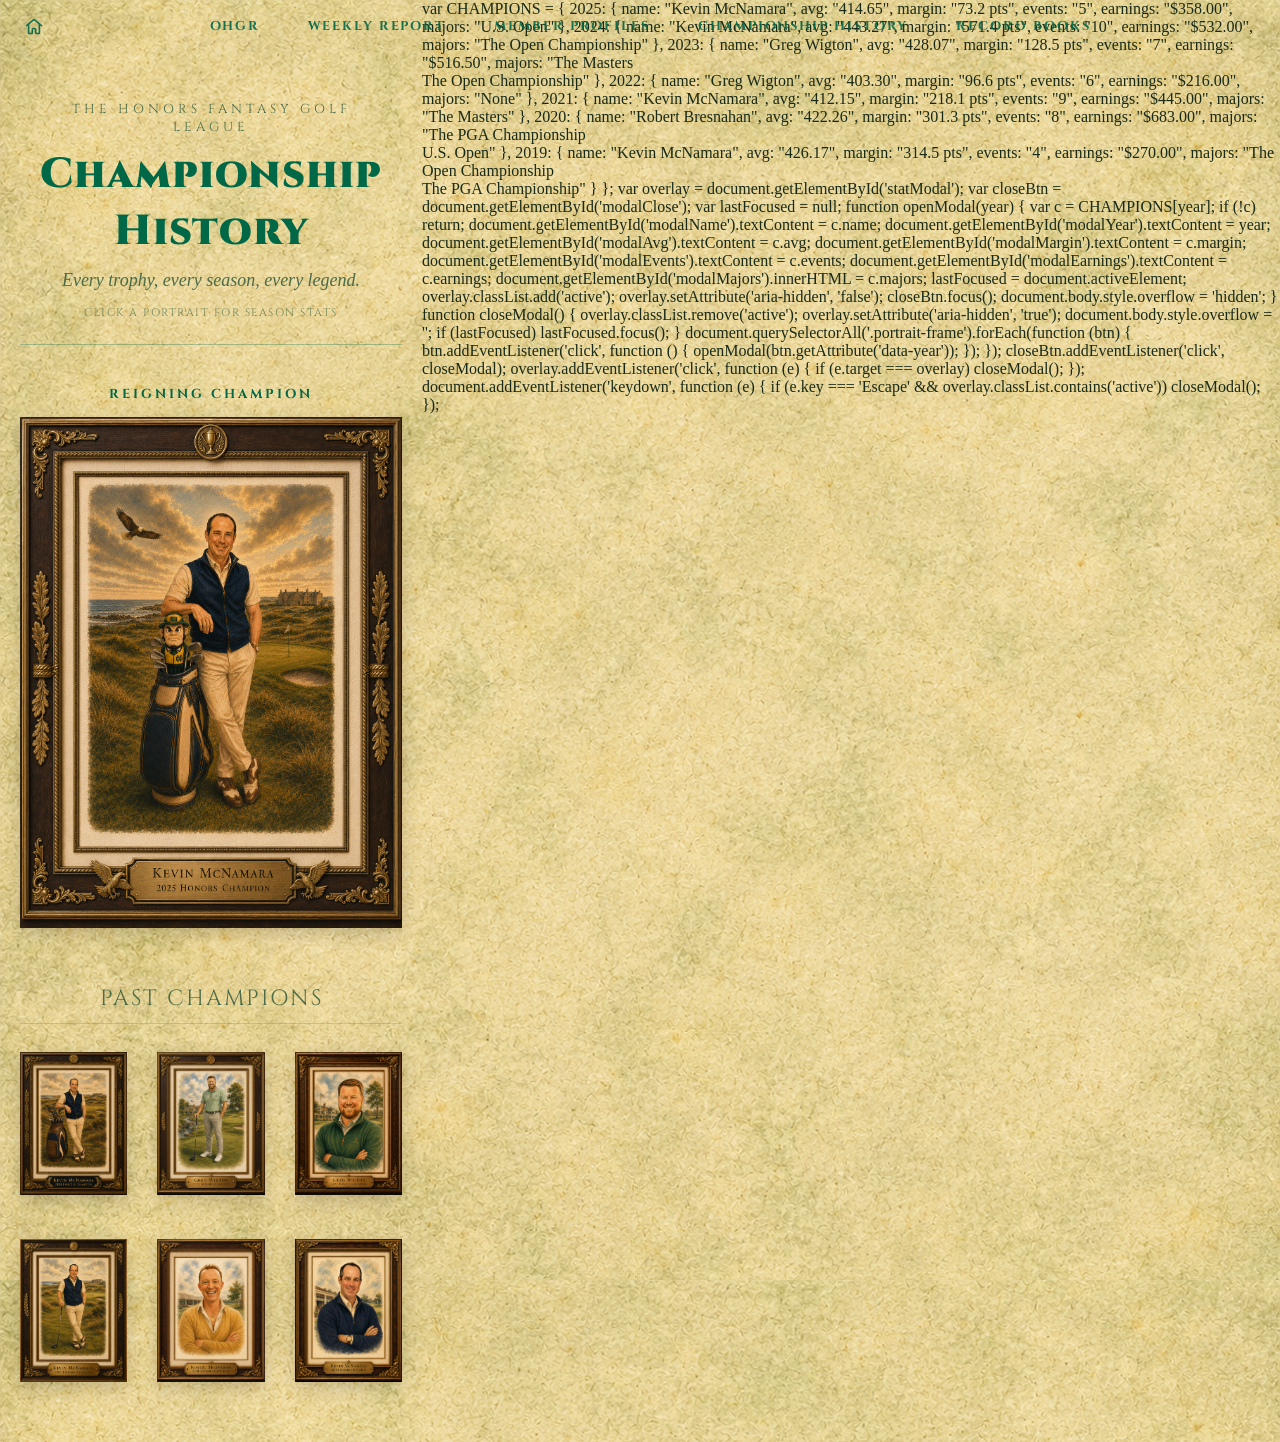
==== commit 3b5a8003: "Enhance header and implement responsive navigation Updated header padding and added a responsive top" ====
--- a/champions.html
+++ b/champions.html
@@ -110,7 +110,7 @@
   /* =================== HEADER =================== */
   .champ-header {
     text-align: center;
-    padding: 40px 20px 24px;
+    padding: 100px 20px 24px;
     border-bottom: 1px solid var(--border-gold);
     margin-bottom: 40px;
   }
@@ -234,6 +234,119 @@
 
   .past-card .portrait-frame {
     width: min(323px, 100%);
+  }
+
+  /* =================== TOP NAV =================== */
+  .site-nav {
+    position: fixed;
+    top: 0;
+    left: 0;
+    width: 100%;
+    z-index: 200;
+    display: flex;
+    justify-content: space-between;
+    align-items: center;
+    padding: 1rem 1.5rem;
+    background: rgba(26, 42, 24, 0.0);
+    transition: background 0.3s ease, padding 0.3s ease;
+  }
+
+  .site-nav.scrolled {
+    padding: 0.65rem 1.5rem;
+    background: rgba(242, 228, 196, 0.92);
+    backdrop-filter: blur(4px);
+  }
+
+  .nav-home {
+    display: flex;
+    align-items: center;
+    color: var(--gold);
+    flex-shrink: 0;
+    opacity: 0.9;
+    transition: opacity 0.2s ease;
+  }
+
+  .nav-home:hover { opacity: 1; }
+
+  .nav-home svg { width: 20px; height: 20px; display: block; }
+
+  .site-nav-links {
+    display: flex;
+    flex: 1;
+    justify-content: center;
+    gap: clamp(1rem, 4vw, 3rem);
+  }
+
+  .nav-toggle {
+    display: none;
+    flex-direction: column;
+    justify-content: center;
+    gap: 5px;
+    background: none;
+    border: none;
+    cursor: pointer;
+    padding: 0.5rem;
+    z-index: 201;
+  }
+
+  .nav-toggle span {
+    display: block;
+    width: 24px;
+    height: 2px;
+    background: var(--gold);
+    transition: transform 0.25s ease, opacity 0.25s ease;
+  }
+
+  .nav-toggle.open span:nth-child(1) { transform: translateY(7px) rotate(45deg); }
+  .nav-toggle.open span:nth-child(2) { opacity: 0; }
+  .nav-toggle.open span:nth-child(3) { transform: translateY(-7px) rotate(-45deg); }
+
+  .site-nav a {
+    font-family: 'Cinzel', serif;
+    font-size: clamp(0.65rem, 1.4vw, 0.8rem);
+    font-weight: 700;
+    letter-spacing: 0.15em;
+    text-transform: uppercase;
+    color: var(--gold);
+    text-decoration: none;
+    white-space: nowrap;
+    opacity: 0.9;
+    transition: opacity 0.2s ease;
+  }
+
+  .site-nav a:hover { opacity: 1; }
+
+  @media (max-width: 640px) {
+    .nav-toggle { display: flex; }
+
+    .site-nav-links {
+      position: absolute;
+      top: 100%;
+      left: 0;
+      right: 0;
+      flex: none;
+      flex-direction: column;
+      align-items: center;
+      gap: 1.1rem;
+      padding: 1.25rem 1.5rem 1.5rem;
+      background: rgba(26, 42, 24, 0.92);
+      backdrop-filter: blur(4px);
+      max-height: 0;
+      opacity: 0;
+      overflow: hidden;
+      pointer-events: none;
+      transition: max-height 0.3s ease, opacity 0.25s ease;
+    }
+
+    .site-nav-links.open {
+      max-height: 400px;
+      opacity: 1;
+      pointer-events: auto;
+    }
+
+    .site-nav-links.open a {
+      color: var(--bg-primary);
+    }
   }
 
   /* =================== MOBILE =================== */
@@ -378,6 +491,26 @@
 </style>
 </head>
 <body>
+<nav class="site-nav" id="site-nav">
+  <a class="nav-home" href="index.html" aria-label="The Honors home">
+    <svg viewBox="0 0 24 24" fill="none" stroke="currentColor" stroke-width="2" stroke-linecap="round" stroke-linejoin="round">
+      <path d="M3 11.5 12 4l9 7.5" />
+      <path d="M5.5 9.5V20a1 1 0 0 0 1 1H9a1 1 0 0 0 1-1v-4a1 1 0 0 1 1-1h2a1 1 0 0 1 1 1v4a1 1 0 0 0 1 1h2.5a1 1 0 0 0 1-1V9.5" />
+    </svg>
+  </a>
+  <div class="site-nav-links" id="site-nav-links">
+    <a href="ohgr.html">OHGR</a>
+    <a href="weekly_report.html">Weekly Report</a>
+    <a href="member-profiles.html">Member Profiles</a>
+    <a href="champions.html">Championship History</a>
+    <a href="record-books.html">Record Books</a>
+  </div>
+  <button class="nav-toggle" id="nav-toggle" aria-label="Open menu" aria-expanded="false">
+    <span></span>
+    <span></span>
+    <span></span>
+  </button>
+</nav>
 <div class="page-outer">
 <div class="page">
 
@@ -474,6 +607,28 @@
 </div>
 
 <script>
+  var nav = document.getElementById('site-nav');
+  var navToggle = document.getElementById('nav-toggle');
+  var navLinks = document.getElementById('site-nav-links');
+
+  window.addEventListener('scroll', function () {
+    nav.classList.toggle('scrolled', window.scrollY > 40);
+  }, { passive: true });
+
+  navToggle.addEventListener('click', function () {
+    var isOpen = navLinks.classList.toggle('open');
+    navToggle.classList.toggle('open', isOpen);
+    navToggle.setAttribute('aria-expanded', isOpen ? 'true' : 'false');
+  });
+
+  navLinks.querySelectorAll('a').forEach(function (link) {
+    link.addEventListener('click', function () {
+      navLinks.classList.remove('open');
+      navToggle.classList.remove('open');
+      navToggle.setAttribute('aria-expanded', 'false');
+    });
+  });
+</script>
   var CHAMPIONS = {
     2025: { name: "Kevin McNamara",    avg: "414.65", margin: "73.2 pts",  events: "5",  earnings: "$358.00", majors: "U.S. Open" },
     2024: { name: "Kevin McNamara",    avg: "443.27", margin: "571.4 pts", events: "10", earnings: "$532.00", majors: "The Open Championship" },
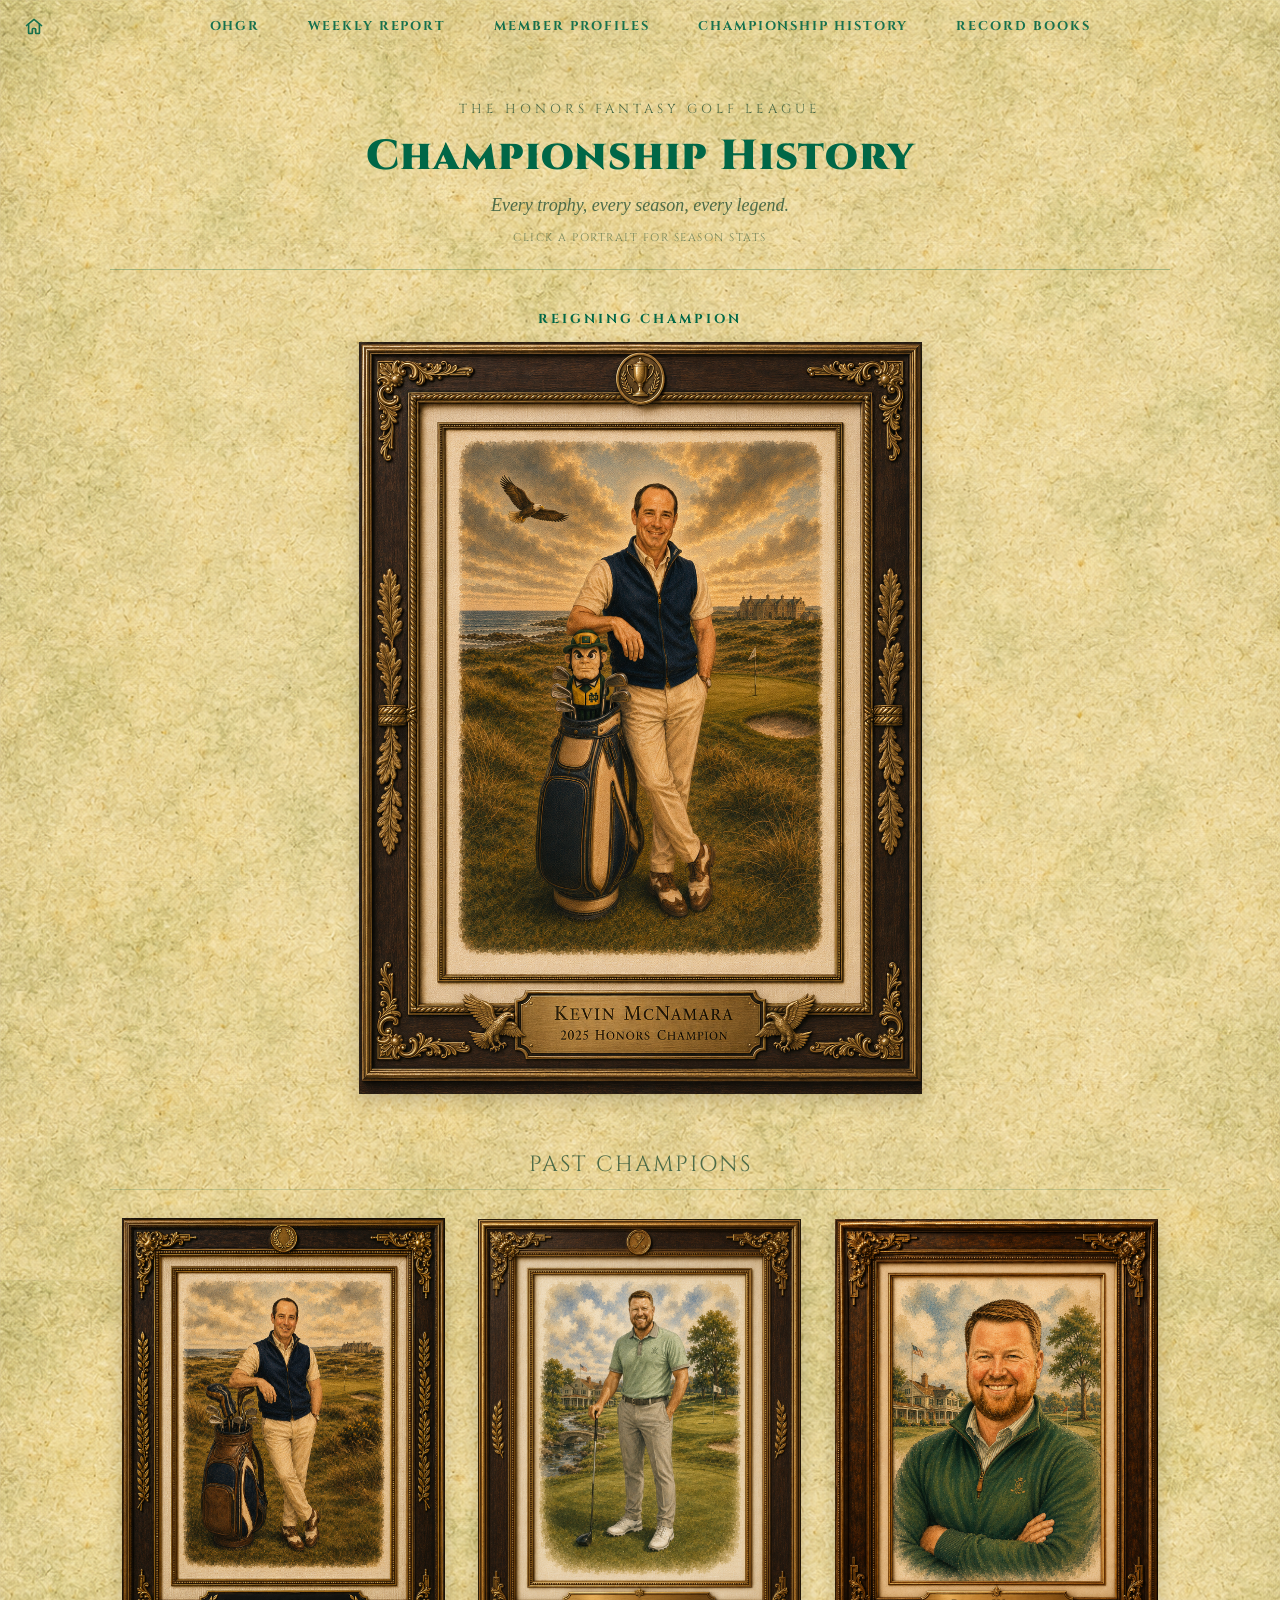
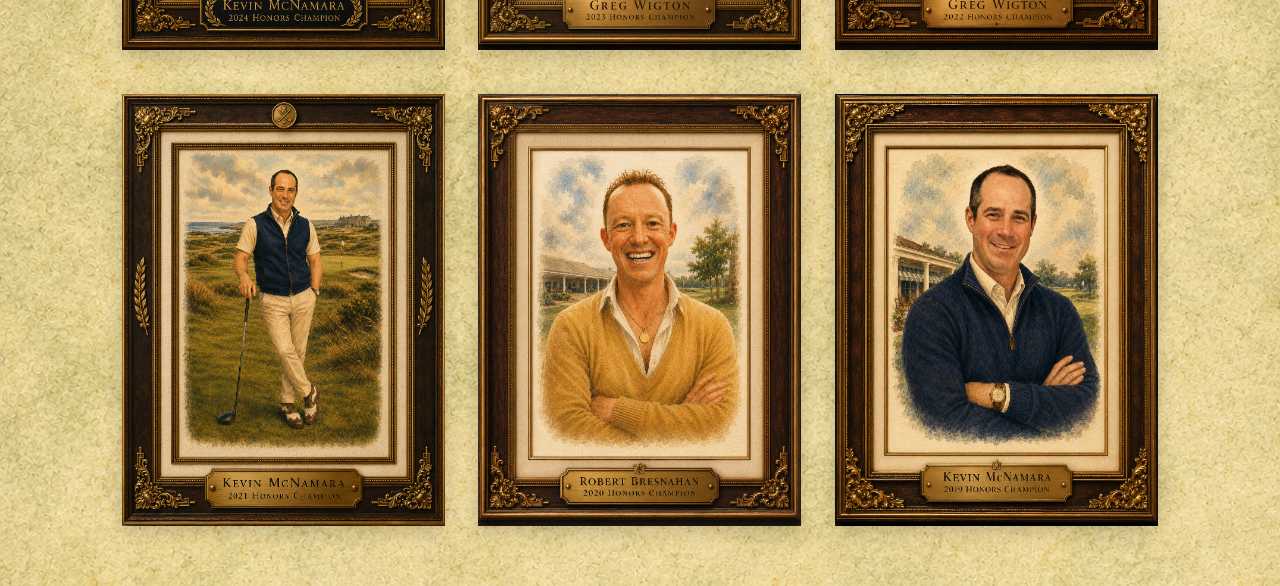
==== commit ac07129f: "Fix HTML structure and update champions data" ====
--- a/champions.html
+++ b/champions.html
@@ -628,7 +628,7 @@
       navToggle.setAttribute('aria-expanded', 'false');
     });
   });
-</script>
+
   var CHAMPIONS = {
     2025: { name: "Kevin McNamara",    avg: "414.65", margin: "73.2 pts",  events: "5",  earnings: "$358.00", majors: "U.S. Open" },
     2024: { name: "Kevin McNamara",    avg: "443.27", margin: "571.4 pts", events: "10", earnings: "$532.00", majors: "The Open Championship" },
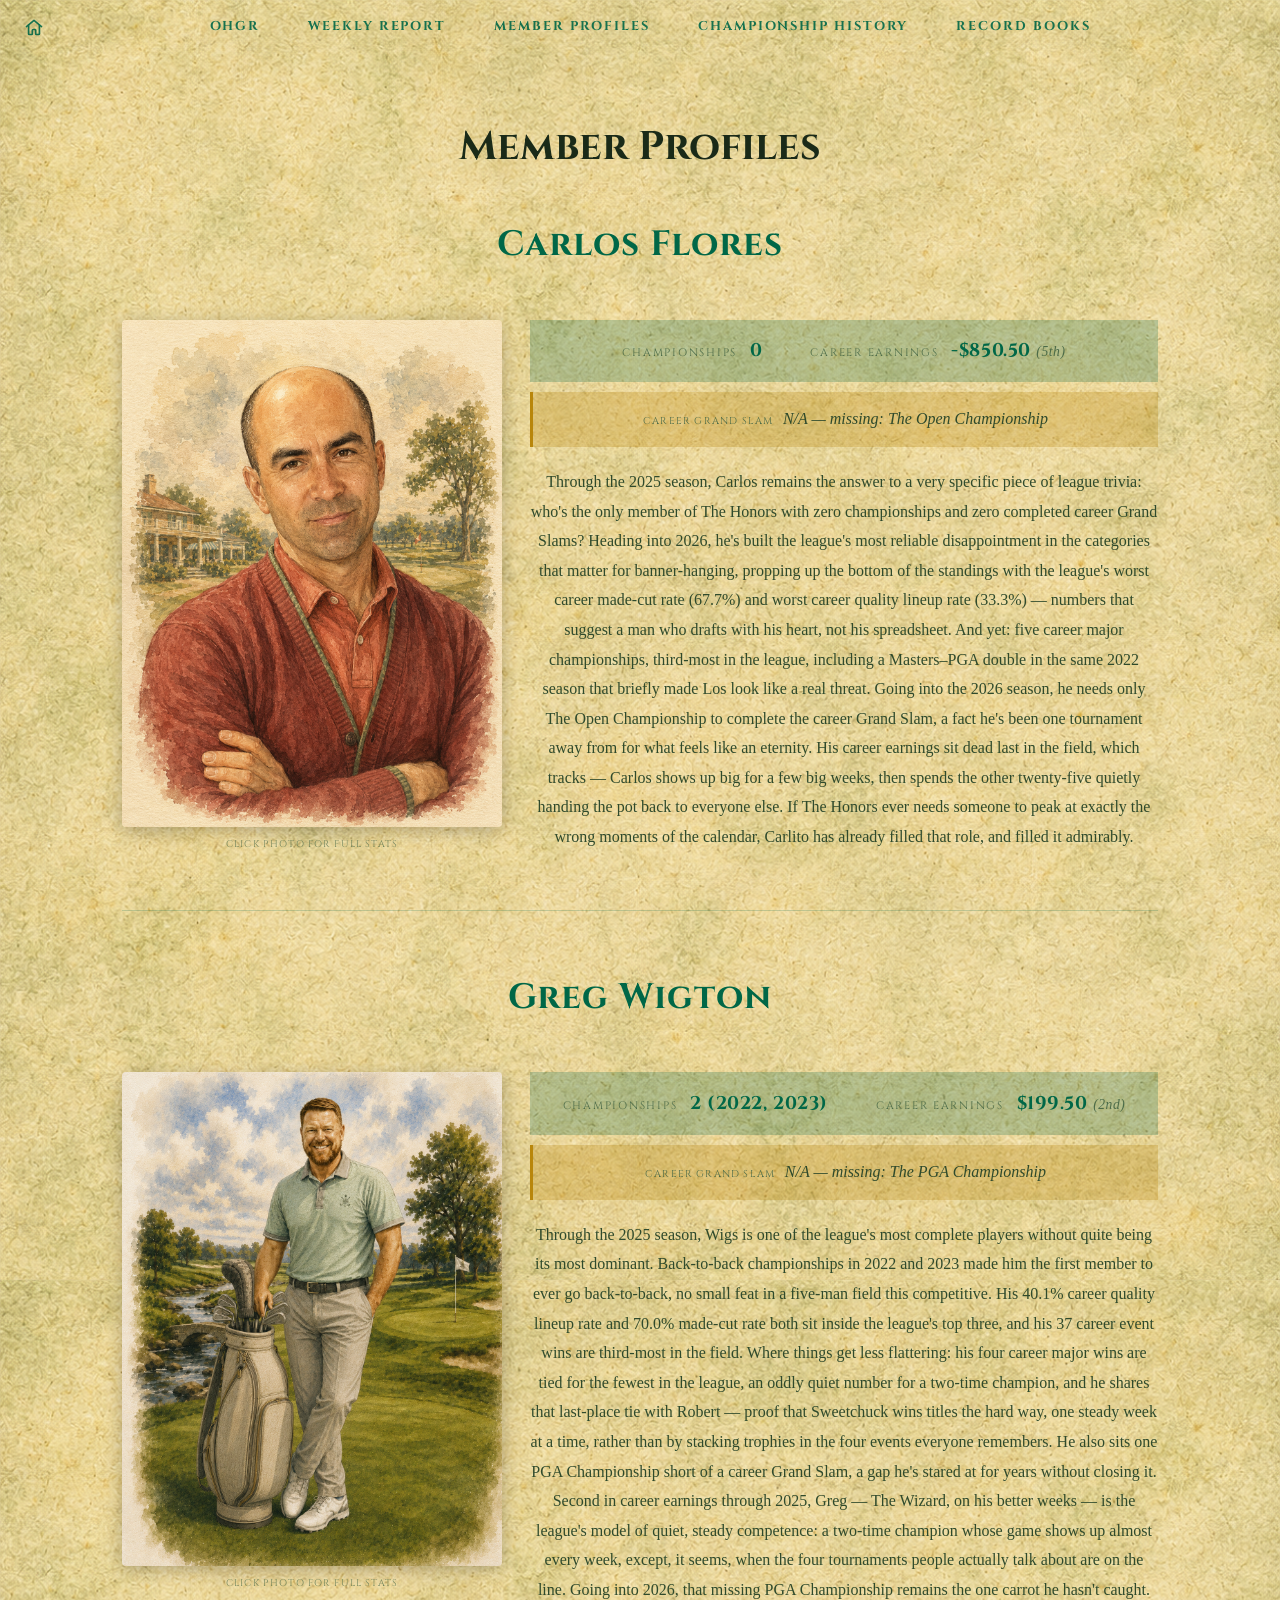
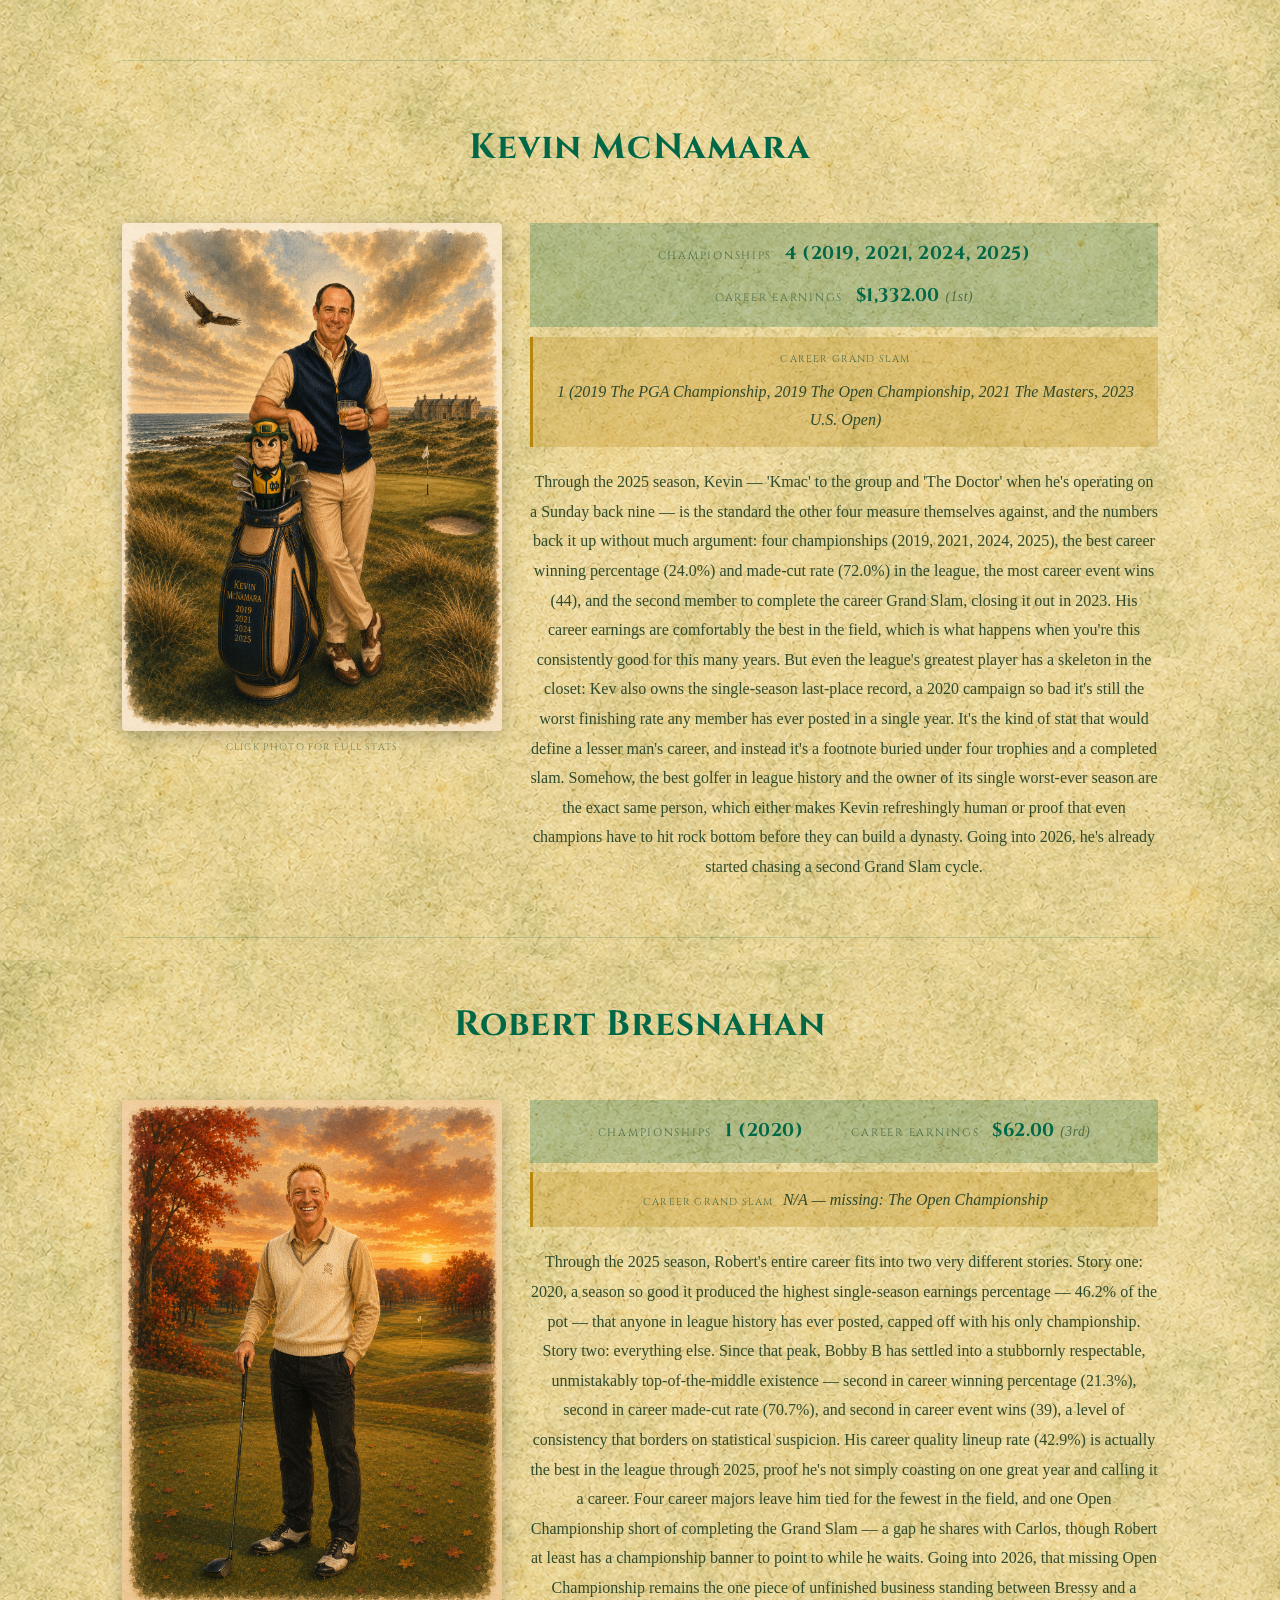
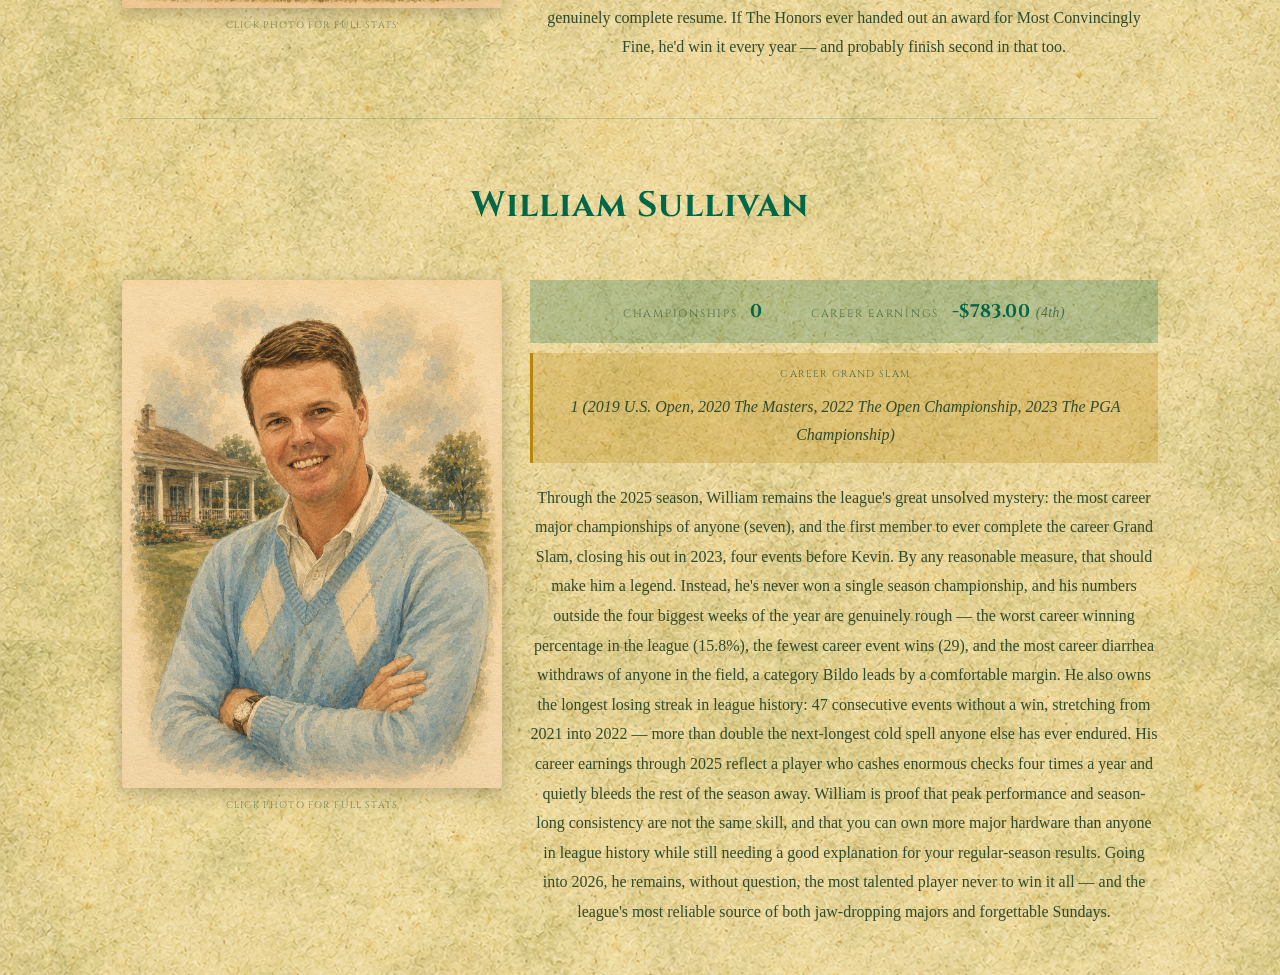
==== commit 49d9ba27: "Update print statement from 'Hello' to 'Goodbye'" ====
--- a/champions.html
+++ b/champions.html
@@ -1,688 +1,642 @@
 <!DOCTYPE html>
-<!--
-=======================================================
-  THE HONORS — CHAMPIONSHIP HISTORY PAGE
-=======================================================
-  Portrait gallery of season champions, 2019-2025.
-  Styled to match weekly-report-template.html / ohgr.html
-  design system (Cinzel/IM Fell fonts, parchment palette).
-
-  Portrait images expected at: images/2025.png ... images/2019.png
-
-  Click any portrait to open a modal with that champion's
-  season stats. All champion data lives in the CHAMPIONS
-  object near the bottom of this file — edit it there, not
-  in the markup, to update a year's numbers.
-
-  DATA NOTE: Per-year champion financials (Average Score,
-  Margin of Victory, Events Won, Majors Won, Net Earnings)
-  were derived directly from Core_Data_AI.csv using the same
-  MC/bonus/penalty/dues rules as generate_honors_data.py,
-  extended to run per-year instead of only for the in-progress
-  season. Net Earnings = winnings - entry fees + bonuses -
-  penalties + champion payout - yearly dues + year-end awards
-  share (Grand Slam bonuses/fees excluded, per Greg's instruction).
-
-  VALIDATION CAVEAT: Summing these per-year net figures across
-  all players/years lands within ~$1-$21 of the lifetime totals
-  in GROUND_TRUTH_SUMMARY.md's Table 15 (which itself doesn't
-  balance to $0 as the official balance rule requires -- it's off
-  by -$40 lifetime). This engine's output IS internally balanced
-  to $0 every year, matching Section 10.3 of the official rules.
-  Flagged for Greg to reconcile against generate_financial_ground_truth.py
-  if exact-to-the-penny match to GROUND_TRUTH_SUMMARY.md is required.
-=======================================================
--->
 <html lang="en">
 <head>
-<meta charset="UTF-8">
-<meta name="viewport" content="width=device-width, initial-scale=1.0">
-<title>The Honors — Championship History</title>
-<style>
-  @import url('https://fonts.googleapis.com/css2?family=IM+Fell+English:ital@0;1&family=Cinzel:wght@400;700;900&display=swap');
-
-  :root {
-    --bg-primary: #f2e4c4;
-    --bg-panel: #ece0c2;
-    --bg-panel-alt: #e6d9b8;
-    --bg-green: #e0dcc0;
-    --gold: #006747;
-    --gold-light: #1a8a64;
-    --silver: #4c6b48;
-    --white: #1a2a18;
-    --border: rgba(0, 103, 71, 0.18);
-    --border-gold: rgba(0, 103, 71, 0.3);
-    --red:    #a03d2f;
-    --green:  #2f6b3a;
-    --blue:   #2f5a8a;
-    --purple: #6b4a8a;
-    --yellow: #9a7d1f;
-    --page-w: 1100px;
-  }
-
-  * { margin: 0; padding: 0; box-sizing: border-box; }
-
-  body {
-    background-color: var(--bg-primary);
-    background-image: url('images/background.png');
-    background-repeat: repeat-y;
-    background-size: 100% auto;
-    background-position: top center;
-    display: flex;
-    justify-content: center;
-    align-items: flex-start;
-    font-family: 'IM Fell English', Georgia, serif;
-    color: var(--white);
-  }
-
-  .page-outer {
-    width: 100%;
-    display: flex;
-    justify-content: center;
-    align-items: flex-start;
-  }
-
-  .page {
-    width: 100%;
-    max-width: var(--page-w);
-    position: relative;
-    padding: 0 20px 60px;
-  }
-
-  .page::before {
-    content: '';
-    position: absolute;
-    inset: 0;
-    background-image:
-      repeating-linear-gradient(
-        0deg,
-        transparent,
-        transparent 28px,
-        rgba(0,0,0,0.012) 28px,
-        rgba(0,0,0,0.012) 29px
-      );
-    pointer-events: none;
-    z-index: 0;
-  }
-
-  .page > * { position: relative; z-index: 1; }
-
-  /* =================== HEADER =================== */
-  .champ-header {
-    text-align: center;
-    padding: 100px 20px 24px;
-    border-bottom: 1px solid var(--border-gold);
-    margin-bottom: 40px;
-  }
-
-  .champ-eyebrow {
-    font-family: 'Cinzel', serif;
-    font-size: 13px;
-    letter-spacing: 4px;
-    text-transform: uppercase;
-    color: var(--silver);
-    margin-bottom: 10px;
-  }
-
-  .champ-title {
-    font-family: 'Cinzel', serif;
-    font-weight: 900;
-    font-size: 42px;
-    letter-spacing: 1px;
-    color: var(--gold);
-  }
-
-  .champ-subtitle {
-    font-family: 'IM Fell English', Georgia, serif;
-    font-style: italic;
-    font-size: 18px;
-    color: var(--silver);
-    margin-top: 10px;
-  }
-
-  .champ-hint {
-    font-family: 'Cinzel', serif;
-    font-size: 11px;
-    letter-spacing: 1.5px;
-    text-transform: uppercase;
-    color: var(--silver);
-    opacity: 0.75;
-    margin-top: 14px;
-  }
-
-  /* =================== REIGNING CHAMPION =================== */
-  .reigning {
-    display: flex;
-    flex-direction: column;
-    align-items: center;
-    margin-bottom: 56px;
-  }
-
-  .reigning-badge {
-    font-family: 'Cinzel', serif;
-    font-size: 13px;
-    font-weight: 700;
-    letter-spacing: 3px;
-    text-transform: uppercase;
-    color: var(--gold);
-    margin-bottom: 14px;
-  }
-
-  /* =================== PORTRAITS (clickable) =================== */
-  .portrait-frame {
-    box-shadow: 0 6px 18px rgba(0,0,0,0.18);
-    aspect-ratio: 1085 / 1450;
-    overflow: visible;
-    cursor: pointer;
-    background: none;
-    border: none;
-    padding: 0;
-    display: block;
-    transition: transform 0.2s ease, box-shadow 0.2s ease;
-  }
-
-  .portrait-frame:hover,
-  .portrait-frame:focus-visible {
-    transform: translateY(-4px) scale(1.015);
-    box-shadow: 0 14px 28px rgba(0,0,0,0.28);
-  }
-
-  .portrait-frame:focus-visible {
-    outline: 2px solid var(--gold);
-    outline-offset: 4px;
-  }
-
-  .reigning .portrait-frame {
-    width: min(563px, 100%);
-  }
-
-  .portrait-frame img {
-    width: 100%;
-    height: 100%;
-    object-fit: contain;
-    display: block;
-    pointer-events: none;
-  }
-
-  /* =================== PAST CHAMPIONS GRID =================== */
-  .past-heading {
-    font-family: 'Cinzel', serif;
-    font-size: 22px;
-    letter-spacing: 2px;
-    text-transform: uppercase;
-    color: var(--silver);
-    text-align: center;
-    margin-bottom: 28px;
-    padding-bottom: 10px;
-    border-bottom: 1px solid var(--border);
-  }
-
-  .past-grid {
-    display: grid;
-    grid-template-columns: repeat(3, 1fr);
-    gap: 44px 30px;
-    max-width: 1040px;
-    margin: 0 auto;
-  }
-
-  .past-card {
-    display: flex;
-    flex-direction: column;
-    align-items: center;
-    text-align: center;
-  }
-
-  .past-card .portrait-frame {
-    width: min(323px, 100%);
-  }
-
-  /* =================== TOP NAV =================== */
-  .site-nav {
-    position: fixed;
-    top: 0;
-    left: 0;
-    width: 100%;
-    z-index: 200;
-    display: flex;
-    justify-content: space-between;
-    align-items: center;
-    padding: 1rem 1.5rem;
-    background: rgba(26, 42, 24, 0.0);
-    transition: background 0.3s ease, padding 0.3s ease;
-  }
-
-  .site-nav.scrolled {
-    padding: 0.65rem 1.5rem;
-    background: rgba(242, 228, 196, 0.92);
-    backdrop-filter: blur(4px);
-  }
-
-  .nav-home {
-    display: flex;
-    align-items: center;
-    color: var(--gold);
-    flex-shrink: 0;
-    opacity: 0.9;
-    transition: opacity 0.2s ease;
-  }
-
-  .nav-home:hover { opacity: 1; }
-
-  .nav-home svg { width: 20px; height: 20px; display: block; }
-
-  .site-nav-links {
-    display: flex;
-    flex: 1;
-    justify-content: center;
-    gap: clamp(1rem, 4vw, 3rem);
-  }
-
-  .nav-toggle {
-    display: none;
-    flex-direction: column;
-    justify-content: center;
-    gap: 5px;
-    background: none;
-    border: none;
-    cursor: pointer;
-    padding: 0.5rem;
-    z-index: 201;
-  }
-
-  .nav-toggle span {
-    display: block;
-    width: 24px;
-    height: 2px;
-    background: var(--gold);
-    transition: transform 0.25s ease, opacity 0.25s ease;
-  }
-
-  .nav-toggle.open span:nth-child(1) { transform: translateY(7px) rotate(45deg); }
-  .nav-toggle.open span:nth-child(2) { opacity: 0; }
-  .nav-toggle.open span:nth-child(3) { transform: translateY(-7px) rotate(-45deg); }
-
-  .site-nav a {
-    font-family: 'Cinzel', serif;
-    font-size: clamp(0.65rem, 1.4vw, 0.8rem);
-    font-weight: 700;
-    letter-spacing: 0.15em;
-    text-transform: uppercase;
-    color: var(--gold);
-    text-decoration: none;
-    white-space: nowrap;
-    opacity: 0.9;
-    transition: opacity 0.2s ease;
-  }
-
-  .site-nav a:hover { opacity: 1; }
-
-  @media (max-width: 640px) {
-    .nav-toggle { display: flex; }
-
-    .site-nav-links {
+  <meta charset="UTF-8" />
+  <meta name="viewport" content="width=device-width, initial-scale=1.0" />
+  <title>The Honors — Member Profiles</title>
+  <link rel="stylesheet" href="styles.css" />
+  <style>
+    /* Page-specific: player name colors (not in shared styles.css —
+       only weekly-report-template.html had these before now) */
+    :root {
+      --red:    #a03d2f;
+      --green:  #2f6b3a;
+      --blue:   #2f5a8a;
+      --purple: #6b4a8a;
+      --yellow: #9a7d1f;
+    }
+    .pname-red    { color: var(--red); }
+    .pname-green  { color: var(--green); }
+    .pname-blue   { color: var(--blue); }
+    .pname-purple { color: var(--purple); }
+    .pname-yellow { color: var(--yellow); }
+
+    /* All member names use the standard site green — no per-player color on this page */
+    .member-name { color: var(--masters-green); }
+
+    /* Page-specific: clearance under the fixed nav (no hero on this page
+       to push content down, so the top section needs its own offset) */
+    .member-profiles-section { padding-top: 7rem; }
+
+    /* Page-specific: divider between member cards */
+    .member-card + .member-card {
+      margin-top: 3.5rem;
+      padding-top: 3.5rem;
+      border-top: 1px solid rgba(0, 103, 71, 0.2);
+    }
+
+    /* Clickable photo, opens the stats modal */
+    .member-photo-btn {
+      display: block;
+      width: 100%;
+      max-width: 280px;
+      margin: 0 auto;
+      background: none;
+      border: none;
+      padding: 0;
+      cursor: pointer;
+      transition: transform 0.2s ease, box-shadow 0.2s ease;
+    }
+
+    .member-photo-btn img {
+      width: 100%;
+      height: auto;
+      display: block;
+      border-radius: 4px;
+      box-shadow: 0 4px 18px rgba(0, 0, 0, 0.25);
+      transition: box-shadow 0.2s ease;
+    }
+
+    @media (min-width: 650px) {
+      .member-photo {
+        display: flex;
+        flex-direction: column;
+        height: 100%;
+      }
+
+      .member-photo-btn {
+        max-width: none;
+        flex: 1;
+        min-height: 0;
+        display: flex;
+        align-items: center;
+        justify-content: center;
+      }
+
+      .member-photo-btn img {
+        height: 100%;
+        width: 100%;
+        object-fit: contain;
+      }
+    }
+
+    .member-photo-btn:hover,
+    .member-photo-btn:focus-visible {
+      transform: translateY(-4px);
+    }
+
+    .member-photo-btn:hover img,
+    .member-photo-btn:focus-visible img {
+      box-shadow: 0 10px 26px rgba(0, 0, 0, 0.35);
+    }
+
+    .member-photo-btn:focus-visible {
+      outline: 2px solid var(--masters-green);
+      outline-offset: 4px;
+    }
+
+    .member-photo-hint {
+      display: block;
+      text-align: center;
+      font-family: 'Cinzel', serif;
+      font-size: 0.6rem;
+      letter-spacing: 0.12em;
+      text-transform: uppercase;
+      color: var(--ink-light);
+      opacity: 0.75;
+      margin-top: 0.6rem;
+    }
+
+    /* Championships + Career Earnings share one lightly-tinted box */
+    .summary-row {
+      display: flex;
+      flex-wrap: wrap;
+      justify-content: center;
+      gap: 0.6rem 3rem;
+      align-items: baseline;
+      padding: 0.95rem 1rem;
+      background: rgba(0, 103, 71, 0.24);
+      margin-bottom: 0.6rem;
+    }
+
+    .summary-row .summary-item {
+      display: flex;
+      flex-wrap: wrap;
+      justify-content: center;
+      align-items: baseline;
+      gap: 0.5rem 0.8rem;
+    }
+
+    .summary-row .stat-label {
+      font-family: 'Cinzel', serif;
+      font-size: 0.68rem;
+      letter-spacing: 0.16em;
+      text-transform: uppercase;
+      color: var(--ink-light);
+      white-space: nowrap;
+    }
+
+    .summary-row .stat-value {
+      font-family: 'Cinzel', serif;
+      font-size: 1.15rem;
+      letter-spacing: 0.03em;
+      font-weight: 700;
+      color: var(--masters-green);
+    }
+
+    .summary-row .stat-value .rank {
+      font-family: 'IM Fell English', serif;
+      font-style: italic;
+      font-weight: 400;
+      font-size: 0.85rem;
+      color: var(--ink-light);
+    }
+
+    /* Page-specific: lighter Grand Slam box than the shared styles.css default */
+    .grand-slam-row {
+      background: rgba(184, 134, 11, 0.28);
+      justify-content: center;
+      text-align: center;
+    }
+
+    /* ============= MODAL ============= */
+    .modal-overlay {
+      position: fixed;
+      inset: 0;
+      background: rgba(12, 22, 14, 0.6);
+      backdrop-filter: blur(6px);
+      -webkit-backdrop-filter: blur(6px);
+      display: flex;
+      align-items: center;
+      justify-content: center;
+      padding: 24px;
+      opacity: 0;
+      pointer-events: none;
+      transition: opacity 0.25s ease;
+      z-index: 1000;
+    }
+
+    .modal-overlay.active {
+      opacity: 1;
+      pointer-events: auto;
+    }
+
+    .modal-card {
+      position: relative;
+      width: 100%;
+      max-width: 420px;
+      max-height: 88vh;
+      overflow-y: auto;
+      background: #fbf6e9;
+      border-radius: 16px;
+      box-shadow: 0 24px 60px rgba(0,0,0,0.35), 0 2px 0 var(--masters-green) inset;
+      padding: 32px 28px 28px;
+      text-align: center;
+      transform: translateY(16px) scale(0.96);
+      opacity: 0;
+      transition: transform 0.28s cubic-bezier(0.2, 0.8, 0.3, 1), opacity 0.22s ease;
+    }
+
+    .modal-overlay.active .modal-card {
+      transform: translateY(0) scale(1);
+      opacity: 1;
+    }
+
+    .modal-close {
       position: absolute;
-      top: 100%;
-      left: 0;
-      right: 0;
-      flex: none;
+      top: 14px;
+      right: 14px;
+      width: 32px;
+      height: 32px;
+      border-radius: 50%;
+      border: none;
+      background: transparent;
+      color: var(--ink-light);
+      font-family: 'Cinzel', serif;
+      font-size: 18px;
+      line-height: 1;
+      cursor: pointer;
+      display: flex;
+      align-items: center;
+      justify-content: center;
+      transition: background 0.15s ease, color 0.15s ease;
+    }
+
+    .modal-close:hover {
+      background: rgba(0, 103, 71, 0.1);
+      color: var(--masters-green);
+    }
+
+    .modal-badge {
+      font-family: 'Cinzel', serif;
+      font-size: 11px;
+      font-weight: 700;
+      letter-spacing: 2.5px;
+      text-transform: uppercase;
+      color: var(--masters-green);
+      margin-bottom: 4px;
+    }
+
+    .modal-name {
+      font-family: 'Cinzel', serif;
+      font-weight: 700;
+      font-size: 24px;
+      color: var(--ink);
+      margin-bottom: 22px;
+    }
+
+    .modal-stats {
+      display: grid;
+      grid-template-columns: 1fr 1fr;
+      gap: 18px 28px;
+      border-top: 1px solid rgba(0, 103, 71, 0.18);
+      padding-top: 20px;
+    }
+
+    .modal-stat {
+      display: flex;
       flex-direction: column;
       align-items: center;
-      gap: 1.1rem;
-      padding: 1.25rem 1.5rem 1.5rem;
-      background: rgba(26, 42, 24, 0.92);
-      backdrop-filter: blur(4px);
-      max-height: 0;
-      opacity: 0;
-      overflow: hidden;
-      pointer-events: none;
-      transition: max-height 0.3s ease, opacity 0.25s ease;
-    }
-
-    .site-nav-links.open {
-      max-height: 400px;
-      opacity: 1;
-      pointer-events: auto;
-    }
-
-    .site-nav-links.open a {
-      color: var(--bg-primary);
-    }
-  }
-
-  /* =================== MOBILE =================== */
-  @media (max-width: 640px) {
-    .champ-title { font-size: 30px; }
-    .past-grid { grid-template-columns: 1fr; max-width: 340px; }
-  }
-
-  /* =================== MODAL =================== */
-  .modal-overlay {
-    position: fixed;
-    inset: 0;
-    background: rgba(12, 22, 14, 0.6);
-    backdrop-filter: blur(6px);
-    -webkit-backdrop-filter: blur(6px);
-    display: flex;
-    align-items: center;
-    justify-content: center;
-    padding: 24px;
-    opacity: 0;
-    pointer-events: none;
-    transition: opacity 0.25s ease;
-    z-index: 1000;
-  }
-
-  .modal-overlay.active {
-    opacity: 1;
-    pointer-events: auto;
-  }
-
-  .modal-card {
-    position: relative;
-    width: 100%;
-    max-width: 400px;
-    max-height: 88vh;
-    overflow-y: auto;
-    background: #fbf6e9;
-    border-radius: 16px;
-    box-shadow: 0 24px 60px rgba(0,0,0,0.35), 0 2px 0 var(--gold) inset;
-    padding: 32px 28px 28px;
-    text-align: center;
-    transform: translateY(16px) scale(0.96);
-    opacity: 0;
-    transition: transform 0.28s cubic-bezier(0.2, 0.8, 0.3, 1), opacity 0.22s ease;
-  }
-
-  .modal-overlay.active .modal-card {
-    transform: translateY(0) scale(1);
-    opacity: 1;
-  }
-
-  .modal-close {
-    position: absolute;
-    top: 14px;
-    right: 14px;
-    width: 32px;
-    height: 32px;
-    border-radius: 50%;
-    border: none;
-    background: transparent;
-    color: var(--silver);
-    font-family: 'Cinzel', serif;
-    font-size: 18px;
-    line-height: 1;
-    cursor: pointer;
-    display: flex;
-    align-items: center;
-    justify-content: center;
-    transition: background 0.15s ease, color 0.15s ease;
-  }
-
-  .modal-close:hover {
-    background: rgba(0, 103, 71, 0.1);
-    color: var(--gold);
-  }
-
-  .modal-badge {
-    font-family: 'Cinzel', serif;
-    font-size: 11px;
-    font-weight: 700;
-    letter-spacing: 2.5px;
-    text-transform: uppercase;
-    color: var(--gold);
-    margin-bottom: 4px;
-  }
-
-  .modal-name {
-    font-family: 'Cinzel', serif;
-    font-weight: 700;
-    font-size: 24px;
-    color: var(--white);
-  }
-
-  .modal-year {
-    font-family: 'Cinzel', serif;
-    font-size: 12px;
-    letter-spacing: 1.5px;
-    color: var(--silver);
-    margin-top: 4px;
-    margin-bottom: 22px;
-  }
-
-  .modal-stats {
-    display: grid;
-    grid-template-columns: 1fr 1fr;
-    gap: 18px 28px;
-    border-top: 1px solid var(--border);
-    padding-top: 20px;
-  }
-
-  .modal-stat {
-    display: flex;
-    flex-direction: column;
-    align-items: center;
-    gap: 5px;
-  }
-
-  .modal-stat:last-child {
-    grid-column: 1 / -1;
-  }
-
-  .modal-stat-label {
-    font-family: 'Cinzel', serif;
-    font-size: 11px;
-    letter-spacing: 1px;
-    text-transform: uppercase;
-    color: var(--silver);
-  }
-
-  .modal-stat-value {
-    font-family: 'Cinzel', serif;
-    font-weight: 700;
-    font-size: 17px;
-    color: var(--white);
-    line-height: 1.35;
-  }
-
-  @media (max-width: 480px) {
-    .modal-card { padding: 26px 20px 22px; }
-    .modal-name { font-size: 20px; }
-  }
-</style>
+      gap: 5px;
+    }
+
+    .modal-stat-label {
+      font-family: 'Cinzel', serif;
+      font-size: 11px;
+      letter-spacing: 1px;
+      text-transform: uppercase;
+      color: var(--ink-light);
+    }
+
+    .modal-stat-value {
+      font-family: 'Cinzel', serif;
+      font-weight: 700;
+      font-size: 17px;
+      color: var(--ink);
+    }
+
+    .modal-stat-value .rank {
+      font-family: 'IM Fell English', serif;
+      font-style: italic;
+      font-weight: 400;
+      font-size: 15px;
+      color: var(--ink-light);
+    }
+
+    @media (max-width: 480px) {
+      .modal-card { padding: 26px 20px 22px; }
+      .modal-name { font-size: 20px; }
+    }
+  </style>
 </head>
 <body>
-<nav class="site-nav" id="site-nav">
-  <a class="nav-home" href="index.html" aria-label="The Honors home">
-    <svg viewBox="0 0 24 24" fill="none" stroke="currentColor" stroke-width="2" stroke-linecap="round" stroke-linejoin="round">
-      <path d="M3 11.5 12 4l9 7.5" />
-      <path d="M5.5 9.5V20a1 1 0 0 0 1 1H9a1 1 0 0 0 1-1v-4a1 1 0 0 1 1-1h2a1 1 0 0 1 1 1v4a1 1 0 0 0 1 1h2.5a1 1 0 0 0 1-1V9.5" />
-    </svg>
-  </a>
-  <div class="site-nav-links" id="site-nav-links">
-    <a href="ohgr.html">OHGR</a>
-    <a href="weekly_report.html">Weekly Report</a>
-    <a href="member-profiles.html">Member Profiles</a>
-    <a href="champions.html">Championship History</a>
-    <a href="record-books.html">Record Books</a>
-  </div>
-  <button class="nav-toggle" id="nav-toggle" aria-label="Open menu" aria-expanded="false">
-    <span></span>
-    <span></span>
-    <span></span>
-  </button>
-</nav>
-<div class="page-outer">
-<div class="page">
-
-  <div class="champ-header">
-    <div class="champ-eyebrow">The Honors Fantasy Golf League</div>
-    <div class="champ-title">Championship History</div>
-    <div class="champ-subtitle">Every trophy, every season, every legend.</div>
-    <div class="champ-hint">Click a portrait for season stats</div>
-  </div>
-
-  <!-- ============= REIGNING CHAMPION (2025) ============= -->
-  <div class="reigning">
-    <div class="reigning-badge">Reigning Champion</div>
-    <button class="portrait-frame" data-year="2025" aria-label="View 2025 champion stats">
-      <img src="images/2025.png" alt="Kevin McNamara, 2025 Champion">
+
+  <nav class="site-nav" id="site-nav">
+    <a class="nav-home" href="index.html" aria-label="The Honors home">
+      <svg viewBox="0 0 24 24" fill="none" stroke="currentColor" stroke-width="2" stroke-linecap="round" stroke-linejoin="round">
+        <path d="M3 11.5 12 4l9 7.5" />
+        <path d="M5.5 9.5V20a1 1 0 0 0 1 1H9a1 1 0 0 0 1-1v-4a1 1 0 0 1 1-1h2a1 1 0 0 1 1 1v4a1 1 0 0 0 1 1h2.5a1 1 0 0 0 1-1V9.5" />
+      </svg>
+    </a>
+    <div class="site-nav-links" id="site-nav-links">
+      <a href="ohgr.html">OHGR</a>
+      <a href="weekly_report.html">Weekly Report</a>
+      <a href="member-profiles.html">Member Profiles</a>
+      <a href="champions.html">Championship History</a>
+      <a href="record-books.html">Record Books</a>
+    </div>
+    <button class="nav-toggle" id="nav-toggle" aria-label="Open menu" aria-expanded="false">
+      <span></span>
+      <span></span>
+      <span></span>
     </button>
-  </div>
-
-  <!-- ============= PAST CHAMPIONS ============= -->
-  <div class="past-heading">Past Champions</div>
-  <div class="past-grid">
-
-    <div class="past-card">
-      <button class="portrait-frame" data-year="2024" aria-label="View 2024 champion stats">
-        <img src="images/2024.png" alt="Kevin McNamara, 2024 Champion">
-      </button>
+  </nav>
+
+  <section class="scroll-spacer member-profiles-section" id="member-profiles">
+    <h2 class="section-header" style="opacity:1;">Member Profiles</h2>
+
+    <!-- ============= CARLOS FLORES ============= -->
+    <div class="member-card">
+      <h3 class="member-name">Carlos Flores</h3>
+
+      <div class="member-card-row">
+        <div class="member-photo">
+          <button class="member-photo-btn" data-member="carlos" aria-label="View Carlos Flores full career stats">
+            <img src="images/Current/Carlos-00.png" alt="Carlos Flores" />
+          </button>
+          <span class="member-photo-hint">Click photo for full stats</span>
+        </div>
+
+        <div class="member-content">
+          <div class="summary-row">
+            <div class="summary-item">
+              <span class="stat-label">Championships</span>
+              <span class="stat-value">0</span>
+            </div>
+            <div class="summary-item">
+              <span class="stat-label">Career Earnings</span>
+              <span class="stat-value">-$850.50 <span class="rank">(5th)</span></span>
+            </div>
+          </div>
+
+          <div class="grand-slam-row">
+            <span class="stat-label">Career Grand Slam</span>
+            <span class="stat-value">N/A — missing: The Open Championship</span>
+          </div>
+
+          <p class="member-narrative">Through the 2025 season, Carlos remains the answer to a very specific piece of league trivia: who's the only member of The Honors with zero championships and zero completed career Grand Slams? Heading into 2026, he's built the league's most reliable disappointment in the categories that matter for banner-hanging, propping up the bottom of the standings with the league's worst career made-cut rate (67.7%) and worst career quality lineup rate (33.3%) — numbers that suggest a man who drafts with his heart, not his spreadsheet. And yet: five career major championships, third-most in the league, including a Masters–PGA double in the same 2022 season that briefly made Los look like a real threat. Going into the 2026 season, he needs only The Open Championship to complete the career Grand Slam, a fact he's been one tournament away from for what feels like an eternity. His career earnings sit dead last in the field, which tracks — Carlos shows up big for a few big weeks, then spends the other twenty-five quietly handing the pot back to everyone else. If The Honors ever needs someone to peak at exactly the wrong moments of the calendar, Carlito has already filled that role, and filled it admirably.</p>
+        </div>
+      </div>
     </div>
 
-    <div class="past-card">
-      <button class="portrait-frame" data-year="2023" aria-label="View 2023 champion stats">
-        <img src="images/2023.png" alt="Greg Wigton, 2023 Champion">
-      </button>
+    <!-- ============= GREG WIGTON ============= -->
+    <div class="member-card">
+      <h3 class="member-name">Greg Wigton</h3>
+
+      <div class="member-card-row">
+        <div class="member-photo">
+          <button class="member-photo-btn" data-member="greg" aria-label="View Greg Wigton full career stats">
+            <img src="images/Current/Greg-02.png" alt="Greg Wigton" />
+          </button>
+          <span class="member-photo-hint">Click photo for full stats</span>
+        </div>
+
+        <div class="member-content">
+          <div class="summary-row">
+            <div class="summary-item">
+              <span class="stat-label">Championships</span>
+              <span class="stat-value">2 (2022, 2023)</span>
+            </div>
+            <div class="summary-item">
+              <span class="stat-label">Career Earnings</span>
+              <span class="stat-value">$199.50 <span class="rank">(2nd)</span></span>
+            </div>
+          </div>
+
+          <div class="grand-slam-row">
+            <span class="stat-label">Career Grand Slam</span>
+            <span class="stat-value">N/A — missing: The PGA Championship</span>
+          </div>
+
+          <p class="member-narrative">Through the 2025 season, Wigs is one of the league's most complete players without quite being its most dominant. Back-to-back championships in 2022 and 2023 made him the first member to ever go back-to-back, no small feat in a five-man field this competitive. His 40.1% career quality lineup rate and 70.0% made-cut rate both sit inside the league's top three, and his 37 career event wins are third-most in the field. Where things get less flattering: his four career major wins are tied for the fewest in the league, an oddly quiet number for a two-time champion, and he shares that last-place tie with Robert — proof that Sweetchuck wins titles the hard way, one steady week at a time, rather than by stacking trophies in the four events everyone remembers. He also sits one PGA Championship short of a career Grand Slam, a gap he's stared at for years without closing it. Second in career earnings through 2025, Greg — The Wizard, on his better weeks — is the league's model of quiet, steady competence: a two-time champion whose game shows up almost every week, except, it seems, when the four tournaments people actually talk about are on the line. Going into 2026, that missing PGA Championship remains the one carrot he hasn't caught.</p>
+        </div>
+      </div>
     </div>
 
-    <div class="past-card">
-      <button class="portrait-frame" data-year="2022" aria-label="View 2022 champion stats">
-        <img src="images/2022.png" alt="Greg Wigton, 2022 Champion">
-      </button>
+    <!-- ============= KEVIN MCNAMARA ============= -->
+    <div class="member-card">
+      <h3 class="member-name">Kevin McNamara</h3>
+
+      <div class="member-card-row">
+        <div class="member-photo">
+          <button class="member-photo-btn" data-member="kevin" aria-label="View Kevin McNamara full career stats">
+            <img src="images/Current/Kevin-04.png" alt="Kevin McNamara" />
+          </button>
+          <span class="member-photo-hint">Click photo for full stats</span>
+        </div>
+
+        <div class="member-content">
+          <div class="summary-row">
+            <div class="summary-item">
+              <span class="stat-label">Championships</span>
+              <span class="stat-value">4 (2019, 2021, 2024, 2025)</span>
+            </div>
+            <div class="summary-item">
+              <span class="stat-label">Career Earnings</span>
+              <span class="stat-value">$1,332.00 <span class="rank">(1st)</span></span>
+            </div>
+          </div>
+
+          <div class="grand-slam-row">
+            <span class="stat-label">Career Grand Slam</span>
+            <span class="stat-value">1 (2019 The PGA Championship, 2019 The Open Championship, 2021 The Masters, 2023 U.S. Open)</span>
+          </div>
+
+          <p class="member-narrative">Through the 2025 season, Kevin — 'Kmac' to the group and 'The Doctor' when he's operating on a Sunday back nine — is the standard the other four measure themselves against, and the numbers back it up without much argument: four championships (2019, 2021, 2024, 2025), the best career winning percentage (24.0%) and made-cut rate (72.0%) in the league, the most career event wins (44), and the second member to complete the career Grand Slam, closing it out in 2023. His career earnings are comfortably the best in the field, which is what happens when you're this consistently good for this many years. But even the league's greatest player has a skeleton in the closet: Kev also owns the single-season last-place record, a 2020 campaign so bad it's still the worst finishing rate any member has ever posted in a single year. It's the kind of stat that would define a lesser man's career, and instead it's a footnote buried under four trophies and a completed slam. Somehow, the best golfer in league history and the owner of its single worst-ever season are the exact same person, which either makes Kevin refreshingly human or proof that even champions have to hit rock bottom before they can build a dynasty. Going into 2026, he's already started chasing a second Grand Slam cycle.</p>
+        </div>
+      </div>
     </div>
 
-    <div class="past-card">
-      <button class="portrait-frame" data-year="2021" aria-label="View 2021 champion stats">
-        <img src="images/2021.png" alt="Kevin McNamara, 2021 Champion">
-      </button>
+    <!-- ============= ROBERT BRESNAHAN ============= -->
+    <div class="member-card">
+      <h3 class="member-name">Robert Bresnahan</h3>
+
+      <div class="member-card-row">
+        <div class="member-photo">
+          <button class="member-photo-btn" data-member="robert" aria-label="View Robert Bresnahan full career stats">
+            <img src="images/Current/Robert-01.png" alt="Robert Bresnahan" />
+          </button>
+          <span class="member-photo-hint">Click photo for full stats</span>
+        </div>
+
+        <div class="member-content">
+          <div class="summary-row">
+            <div class="summary-item">
+              <span class="stat-label">Championships</span>
+              <span class="stat-value">1 (2020)</span>
+            </div>
+            <div class="summary-item">
+              <span class="stat-label">Career Earnings</span>
+              <span class="stat-value">$62.00 <span class="rank">(3rd)</span></span>
+            </div>
+          </div>
+
+          <div class="grand-slam-row">
+            <span class="stat-label">Career Grand Slam</span>
+            <span class="stat-value">N/A — missing: The Open Championship</span>
+          </div>
+
+          <p class="member-narrative">Through the 2025 season, Robert's entire career fits into two very different stories. Story one: 2020, a season so good it produced the highest single-season earnings percentage — 46.2% of the pot — that anyone in league history has ever posted, capped off with his only championship. Story two: everything else. Since that peak, Bobby B has settled into a stubbornly respectable, unmistakably top-of-the-middle existence — second in career winning percentage (21.3%), second in career made-cut rate (70.7%), and second in career event wins (39), a level of consistency that borders on statistical suspicion. His career quality lineup rate (42.9%) is actually the best in the league through 2025, proof he's not simply coasting on one great year and calling it a career. Four career majors leave him tied for the fewest in the field, and one Open Championship short of completing the Grand Slam — a gap he shares with Carlos, though Robert at least has a championship banner to point to while he waits. Going into 2026, that missing Open Championship remains the one piece of unfinished business standing between Bressy and a genuinely complete resume. If The Honors ever handed out an award for Most Convincingly Fine, he'd win it every year — and probably finish second in that too.</p>
+        </div>
+      </div>
     </div>
 
-    <div class="past-card">
-      <button class="portrait-frame" data-year="2020" aria-label="View 2020 champion stats">
-        <img src="images/2020.png" alt="Robert Bresnahan, 2020 Champion">
-      </button>
+    <!-- ============= WILLIAM SULLIVAN ============= -->
+    <div class="member-card">
+      <h3 class="member-name">William Sullivan</h3>
+
+      <div class="member-card-row">
+        <div class="member-photo">
+          <button class="member-photo-btn" data-member="william" aria-label="View William Sullivan full career stats">
+            <img src="images/Current/William-00.png" alt="William Sullivan" />
+          </button>
+          <span class="member-photo-hint">Click photo for full stats</span>
+        </div>
+
+        <div class="member-content">
+          <div class="summary-row">
+            <div class="summary-item">
+              <span class="stat-label">Championships</span>
+              <span class="stat-value">0</span>
+            </div>
+            <div class="summary-item">
+              <span class="stat-label">Career Earnings</span>
+              <span class="stat-value">-$783.00 <span class="rank">(4th)</span></span>
+            </div>
+          </div>
+
+          <div class="grand-slam-row">
+            <span class="stat-label">Career Grand Slam</span>
+            <span class="stat-value">1 (2019 U.S. Open, 2020 The Masters, 2022 The Open Championship, 2023 The PGA Championship)</span>
+          </div>
+
+          <p class="member-narrative">Through the 2025 season, William remains the league's great unsolved mystery: the most career major championships of anyone (seven), and the first member to ever complete the career Grand Slam, closing his out in 2023, four events before Kevin. By any reasonable measure, that should make him a legend. Instead, he's never won a single season championship, and his numbers outside the four biggest weeks of the year are genuinely rough — the worst career winning percentage in the league (15.8%), the fewest career event wins (29), and the most career diarrhea withdraws of anyone in the field, a category Bildo leads by a comfortable margin. He also owns the longest losing streak in league history: 47 consecutive events without a win, stretching from 2021 into 2022 — more than double the next-longest cold spell anyone else has ever endured. His career earnings through 2025 reflect a player who cashes enormous checks four times a year and quietly bleeds the rest of the season away. William is proof that peak performance and season-long consistency are not the same skill, and that you can own more major hardware than anyone in league history while still needing a good explanation for your regular-season results. Going into 2026, he remains, without question, the most talented player never to win it all — and the league's most reliable source of both jaw-dropping majors and forgettable Sundays.</p>
+        </div>
+      </div>
     </div>
 
-    <div class="past-card">
-      <button class="portrait-frame" data-year="2019" aria-label="View 2019 champion stats">
-        <img src="images/2019.png" alt="Kevin McNamara, 2019 Champion">
-      </button>
-    </div>
-
-  </div>
-
-</div>
-</div>
-
-<!-- ============= STAT MODAL ============= -->
-<div class="modal-overlay" id="statModal" aria-hidden="true">
-  <div class="modal-card" role="dialog" aria-modal="true" aria-labelledby="modalName">
-    <button class="modal-close" id="modalClose" aria-label="Close">&times;</button>
-    <div class="modal-badge">Season Champion</div>
-    <div class="modal-name" id="modalName"></div>
-    <div class="modal-year" id="modalYear"></div>
-    <div class="modal-stats">
-      <div class="modal-stat">
-        <span class="modal-stat-label">Average Score</span>
-        <span class="modal-stat-value" id="modalAvg"></span>
-      </div>
-      <div class="modal-stat">
-        <span class="modal-stat-label">Margin of Victory</span>
-        <span class="modal-stat-value" id="modalMargin"></span>
-      </div>
-      <div class="modal-stat">
-        <span class="modal-stat-label">Events Won</span>
-        <span class="modal-stat-value" id="modalEvents"></span>
-      </div>
-      <div class="modal-stat">
-        <span class="modal-stat-label">Earnings</span>
-        <span class="modal-stat-value" id="modalEarnings"></span>
-      </div>
-      <div class="modal-stat">
-        <span class="modal-stat-label">Majors Won</span>
-        <span class="modal-stat-value" id="modalMajors"></span>
+  </section>
+
+  <!-- ============= STAT MODAL ============= -->
+  <div class="modal-overlay" id="statModal" aria-hidden="true">
+    <div class="modal-card" role="dialog" aria-modal="true" aria-labelledby="modalName">
+      <button class="modal-close" id="modalClose" aria-label="Close">&times;</button>
+      <div class="modal-badge">Career Stats</div>
+      <div class="modal-name" id="modalName"></div>
+      <div class="modal-stats">
+        <div class="modal-stat">
+          <span class="modal-stat-label">Career Winning</span>
+          <span class="modal-stat-value" id="statWin"></span>
+        </div>
+        <div class="modal-stat">
+          <span class="modal-stat-label">Career Made Cut</span>
+          <span class="modal-stat-value" id="statMC"></span>
+        </div>
+        <div class="modal-stat">
+          <span class="modal-stat-label">Career Quality Lineup</span>
+          <span class="modal-stat-value" id="statQuality"></span>
+        </div>
+        <div class="modal-stat">
+          <span class="modal-stat-label">Diarrhea Withdraws</span>
+          <span class="modal-stat-value" id="statWP"></span>
+        </div>
+        <div class="modal-stat">
+          <span class="modal-stat-label">Events Won</span>
+          <span class="modal-stat-value" id="statEvents"></span>
+        </div>
+        <div class="modal-stat">
+          <span class="modal-stat-label">Majors Won</span>
+          <span class="modal-stat-value" id="statMajors"></span>
+        </div>
       </div>
     </div>
   </div>
-</div>
-
-<script>
-  var nav = document.getElementById('site-nav');
-  var navToggle = document.getElementById('nav-toggle');
-  var navLinks = document.getElementById('site-nav-links');
-
-  window.addEventListener('scroll', function () {
-    nav.classList.toggle('scrolled', window.scrollY > 40);
-  }, { passive: true });
-
-  navToggle.addEventListener('click', function () {
-    var isOpen = navLinks.classList.toggle('open');
-    navToggle.classList.toggle('open', isOpen);
-    navToggle.setAttribute('aria-expanded', isOpen ? 'true' : 'false');
-  });
-
-  navLinks.querySelectorAll('a').forEach(function (link) {
-    link.addEventListener('click', function () {
-      navLinks.classList.remove('open');
-      navToggle.classList.remove('open');
-      navToggle.setAttribute('aria-expanded', 'false');
+
+  <script>
+    const navToggle = document.getElementById('nav-toggle');
+    const navLinks  = document.getElementById('site-nav-links');
+
+    navToggle.addEventListener('click', () => {
+      const isOpen = navLinks.classList.toggle('open');
+      navToggle.classList.toggle('open', isOpen);
+      navToggle.setAttribute('aria-expanded', isOpen ? 'true' : 'false');
     });
-  });
-
-  var CHAMPIONS = {
-    2025: { name: "Kevin McNamara",    avg: "414.65", margin: "73.2 pts",  events: "5",  earnings: "$358.00", majors: "U.S. Open" },
-    2024: { name: "Kevin McNamara",    avg: "443.27", margin: "571.4 pts", events: "10", earnings: "$532.00", majors: "The Open Championship" },
-    2023: { name: "Greg Wigton",       avg: "428.07", margin: "128.5 pts", events: "7",  earnings: "$516.50", majors: "The Masters<br>The Open Championship" },
-    2022: { name: "Greg Wigton",       avg: "403.30", margin: "96.6 pts",  events: "6",  earnings: "$216.00", majors: "None" },
-    2021: { name: "Kevin McNamara",    avg: "412.15", margin: "218.1 pts", events: "9",  earnings: "$445.00", majors: "The Masters" },
-    2020: { name: "Robert Bresnahan",  avg: "422.26", margin: "301.3 pts", events: "8",  earnings: "$683.00", majors: "The PGA Championship<br>U.S. Open" },
-    2019: { name: "Kevin McNamara",    avg: "426.17", margin: "314.5 pts", events: "4",  earnings: "$270.00", majors: "The Open Championship<br>The PGA Championship" }
-  };
-
-  var overlay   = document.getElementById('statModal');
-  var closeBtn  = document.getElementById('modalClose');
-  var lastFocused = null;
-
-  function openModal(year) {
-    var c = CHAMPIONS[year];
-    if (!c) return;
-    document.getElementById('modalName').textContent = c.name;
-    document.getElementById('modalYear').textContent = year;
-    document.getElementById('modalAvg').textContent = c.avg;
-    document.getElementById('modalMargin').textContent = c.margin;
-    document.getElementById('modalEvents').textContent = c.events;
-    document.getElementById('modalEarnings').textContent = c.earnings;
-    document.getElementById('modalMajors').innerHTML = c.majors;
-
-    lastFocused = document.activeElement;
-    overlay.classList.add('active');
-    overlay.setAttribute('aria-hidden', 'false');
-    closeBtn.focus();
-    document.body.style.overflow = 'hidden';
-  }
-
-  function closeModal() {
-    overlay.classList.remove('active');
-    overlay.setAttribute('aria-hidden', 'true');
-    document.body.style.overflow = '';
-    if (lastFocused) lastFocused.focus();
-  }
-
-  document.querySelectorAll('.portrait-frame').forEach(function (btn) {
-    btn.addEventListener('click', function () {
-      openModal(btn.getAttribute('data-year'));
+
+    navLinks.querySelectorAll('a').forEach(link => {
+      link.addEventListener('click', () => {
+        navLinks.classList.remove('open');
+        navToggle.classList.remove('open');
+        navToggle.setAttribute('aria-expanded', 'false');
+      });
     });
-  });
-
-  closeBtn.addEventListener('click', closeModal);
-
-  overlay.addEventListener('click', function (e) {
-    if (e.target === overlay) closeModal();
-  });
-
-  document.addEventListener('keydown', function (e) {
-    if (e.key === 'Escape' && overlay.classList.contains('active')) closeModal();
-  });
-</script>
+
+    // All rankings are out of 5 members, highest raw value = 1st,
+    // computed from Core_Data_AI.csv career totals (2019 through the
+    // current in-progress season).
+    const MEMBERS = {
+      carlos: {
+        name: "Carlos Flores",
+        win:     "17.5% (4th)",
+        mc:      "66.9% (5th)",
+        quality: "35.7% (5th)",
+        wp:      "14 (2nd)",
+        events:  "37 (4th)",
+        majors:  "6 (T-2nd)"
+      },
+      greg: {
+        name: "Greg Wigton",
+        win:     "20.8% (2nd)",
+        mc:      "69.1% (2nd)",
+        quality: "42.9% (1st)",
+        wp:      "9 (T-5th)",
+        events:  "44 (2nd)",
+        majors:  "5 (T-4th)"
+      },
+      kevin: {
+        name: "Kevin McNamara",
+        win:     "21.2% (1st)",
+        mc:      "69.9% (1st)",
+        quality: "40.5% (3rd)",
+        wp:      "9 (T-5th)",
+        events:  "45 (1st)",
+        majors:  "6 (T-2nd)"
+      },
+      robert: {
+        name: "Robert Bresnahan",
+        win:     "20.3% (3rd)",
+        mc:      "69.0% (3rd)",
+        quality: "41.7% (2nd)",
+        wp:      "13 (3rd)",
+        events:  "43 (3rd)",
+        majors:  "5 (T-4th)"
+      },
+      william: {
+        name: "William Sullivan",
+        win:     "16.5% (5th)",
+        mc:      "68.2% (4th)",
+        quality: "36.3% (4th)",
+        wp:      "16 (1st)",
+        events:  "35 (5th)",
+        majors:  "7 (1st)"
+      }
+    };
+
+    function wrapRank(str) {
+      // splits "17.5% (4th)" into value + styled rank span
+      const m = str.match(/^(.+?)\s*\((.+)\)$/);
+      if (!m) return str;
+      return `${m[1]} <span class="rank">(${m[2]})</span>`;
+    }
+
+    const overlay  = document.getElementById('statModal');
+    const closeBtn = document.getElementById('modalClose');
+    let lastFocused = null;
+
+    function openModal(key) {
+      const m = MEMBERS[key];
+      if (!m) return;
+      document.getElementById('modalName').textContent = m.name;
+      document.getElementById('statWin').innerHTML     = wrapRank(m.win);
+      document.getElementById('statMC').innerHTML      = wrapRank(m.mc);
+      document.getElementById('statQuality').innerHTML = wrapRank(m.quality);
+      document.getElementById('statWP').innerHTML      = wrapRank(m.wp);
+      document.getElementById('statEvents').innerHTML  = wrapRank(m.events);
+      document.getElementById('statMajors').innerHTML  = wrapRank(m.majors);
+
+      lastFocused = document.activeElement;
+      overlay.classList.add('active');
+      overlay.setAttribute('aria-hidden', 'false');
+      closeBtn.focus();
+      document.body.style.overflow = 'hidden';
+    }
+
+    function closeModal() {
+      overlay.classList.remove('active');
+      overlay.setAttribute('aria-hidden', 'true');
+      document.body.style.overflow = '';
+      if (lastFocused) lastFocused.focus();
+    }
+
+    document.querySelectorAll('.member-photo-btn').forEach(btn => {
+      btn.addEventListener('click', () => openModal(btn.getAttribute('data-member')));
+    });
+
+    closeBtn.addEventListener('click', closeModal);
+    overlay.addEventListener('click', e => { if (e.target === overlay) closeModal(); });
+    document.addEventListener('keydown', e => {
+      if (e.key === 'Escape' && overlay.classList.contains('active')) closeModal();
+    });
+  </script>
+
 </body>
 </html>
--- a/styles.css
+++ b/styles.css
@@ -0,0 +1,470 @@
+/* ============================================
+   THE HONORS — Fantasy Golf League
+   Starting point: hero + fixed nav + scroll mechanics
+   (Placeholder visuals — swap images when assets exist)
+============================================ */
+
+@import url('https://fonts.googleapis.com/css2?family=IM+Fell+English:ital@0;1&family=Cinzel:wght@400;700;900&display=swap');
+
+*, *::before, *::after {
+  box-sizing: border-box;
+  margin: 0;
+  padding: 0;
+}
+
+:root {
+  --parchment: #f2e4c4;
+  --ink: #1a2a18;
+  --ink-mid: #2f4a2c;
+  --ink-light: #4c6b48;
+  --deco-green: #1a6b3a;
+  --masters-green: #006747;
+  --deco-gold: #b8860b;
+}
+
+html { scroll-behavior: smooth; }
+
+body {
+  background-color: var(--parchment);
+  background-image: url('images/background.png');
+  background-repeat: repeat-y;
+  background-size: 100% auto;
+  background-position: top center;
+  color: var(--ink);
+  font-family: 'IM Fell English', Georgia, serif;
+  font-size: 17px;
+  line-height: 1.75;
+  overflow-x: hidden;
+}
+
+/* Landing page (index.html) only — hero fills the viewport and nothing
+   scrolls. Other pages that share this stylesheet (member profiles,
+   record books, etc.) do NOT get this class and scroll normally. */
+body.landing-page {
+  height: 100vh;
+  overflow: hidden;
+}
+
+/* ============================================
+   FIXED TOP NAV
+   Stays pinned above everything, including hero.
+============================================ */
+.site-nav {
+  position: fixed;
+  top: 0;
+  left: 0;
+  width: 100%;
+  z-index: 100;
+  display: flex;
+  justify-content: space-between;
+  align-items: center;
+  padding: 1rem 1.5rem;
+  background: rgba(26, 42, 24, 0.0);
+  transition: background 0.3s ease, padding 0.3s ease;
+}
+
+.nav-home {
+  display: flex;
+  align-items: center;
+  color: var(--masters-green);
+  flex-shrink: 0;
+  opacity: 0.9;
+  transition: opacity 0.2s ease;
+}
+
+.nav-home:hover { opacity: 1; }
+
+.nav-home svg {
+  width: 20px;
+  height: 20px;
+  display: block;
+}
+
+.site-nav.scrolled {
+  padding: 0.65rem 1.5rem;
+  background: rgba(26, 42, 24, 0.85);
+  backdrop-filter: blur(4px);
+}
+
+.site-nav.scrolled a,
+.site-nav.scrolled .nav-home {
+  color: var(--parchment);
+}
+
+.site-nav-links {
+  display: flex;
+  flex: 1;
+  justify-content: center;
+  gap: clamp(1rem, 4vw, 3rem);
+}
+
+/* Hamburger button — hidden on desktop, shown only on mobile (see breakpoint below) */
+.nav-toggle {
+  display: none;
+  flex-direction: column;
+  justify-content: center;
+  gap: 5px;
+  background: none;
+  border: none;
+  cursor: pointer;
+  padding: 0.5rem;
+  z-index: 101;
+}
+
+.nav-toggle span {
+  display: block;
+  width: 24px;
+  height: 2px;
+  background: var(--masters-green);
+  transition: transform 0.25s ease, opacity 0.25s ease;
+}
+
+/* Turns the three bars into an X when the menu is open */
+.nav-toggle.open span:nth-child(1) { transform: translateY(7px) rotate(45deg); }
+.nav-toggle.open span:nth-child(2) { opacity: 0; }
+.nav-toggle.open span:nth-child(3) { transform: translateY(-7px) rotate(-45deg); }
+
+.site-nav a {
+  font-family: 'Cinzel', serif;
+  font-size: clamp(0.65rem, 1.4vw, 0.8rem);
+  font-weight: 700;
+  letter-spacing: 0.15em;
+  text-transform: uppercase;
+  color: var(--masters-green);
+  text-decoration: none;
+  white-space: nowrap;
+  opacity: 0.9;
+  transition: opacity 0.2s ease;
+}
+
+.site-nav a:hover { opacity: 1; }
+
+/* ============================================
+   HERO SECTION
+   Fixed background fades out on scroll, logo drifts/fades.
+   Mechanics copied from football site, swap images later.
+============================================ */
+.hero {
+  position: relative;
+  width: 100%;
+  aspect-ratio: 1536 / 1024;
+  max-height: 100vh;
+}
+
+.hero-bg {
+  position: fixed;
+  top: 0;
+  left: 0;
+  width: 100%;
+  aspect-ratio: 1536 / 1024;
+  max-height: 100vh;
+  background-image: url('images/hero.png');
+  background-color: var(--ink-mid); /* visible placeholder until image exists */
+  background-size: cover;
+  background-position: center center;
+  background-repeat: no-repeat;
+  z-index: 5;
+  will-change: opacity;
+}
+
+/* logo.png — acts exactly like the football site's logo.png:
+   fades AND drifts downward independently as you scroll. */
+.hero-logo-img {
+  position: absolute;
+  top: 10%;
+  left: 50%;
+  transform: translateX(-50%);
+  width: clamp(100px, 20vw, 380px);
+  height: auto;
+  z-index: 11;
+  will-change: transform, opacity;
+}
+
+.hero-logo-placeholder {
+  position: absolute;
+  top: 10%;
+  left: 50%;
+  transform: translateX(-50%);
+  width: clamp(100px, 20vw, 380px);
+  aspect-ratio: 1 / 1;
+  display: flex;
+  align-items: center;
+  justify-content: center;
+  background: rgba(242, 228, 196, 0.15);
+  border: 2px dashed var(--deco-gold);
+  font-family: 'Cinzel', serif;
+  font-size: 0.75rem;
+  letter-spacing: 0.1em;
+  text-transform: uppercase;
+  color: var(--parchment);
+  text-align: center;
+  z-index: 11;
+  will-change: transform, opacity;
+}
+
+/* ============================================
+   HERO FADE SPACER
+   Invisible block sized in JS to match the logo's
+   fade-out scroll distance, so the next section can't
+   appear on screen until the logo has fully faded.
+============================================ */
+.hero-fade-spacer {
+  position: relative;
+  z-index: 1;
+  width: 100%;
+}
+
+/* ============================================
+   SECTION HEADERS
+   Fade in from 0 to full opacity as they travel
+   from the bottom of the viewport to its vertical center.
+============================================ */
+.section-header {
+  opacity: 0;
+  will-change: opacity;
+}
+
+@media (prefers-reduced-motion: reduce) {
+  .section-header { opacity: 1; transition: none; }
+}
+
+/* ============================================
+   MEMBER PROFILE CARD
+============================================ */
+.member-profiles-section {
+  text-align: left;
+  max-width: 1100px;
+  margin: 0 auto;
+  min-height: auto;
+  padding: 3rem 1.5rem 4rem;
+}
+
+.member-profiles-section .section-header {
+  text-align: center;
+}
+
+.member-card {
+  display: flex;
+  flex-direction: column;
+  gap: 1.25rem;
+  margin-top: 2rem;
+}
+
+.member-card-row {
+  display: flex;
+  flex-direction: column;
+  gap: 1.75rem;
+}
+
+.member-photo {
+  width: 100%;
+  max-width: 280px;
+  margin: 0 auto;
+}
+
+.member-photo img {
+  width: 100%;
+  height: auto;
+  display: block;
+  border-radius: 4px;
+  box-shadow: 0 4px 18px rgba(0, 0, 0, 0.25);
+}
+
+.member-name {
+  font-family: 'Cinzel', serif;
+  font-size: clamp(1.5rem, 4vw, 2.2rem);
+  font-weight: 700;
+  color: var(--ink);
+  text-align: center;
+  letter-spacing: 0.03em;
+  margin-bottom: 1.5rem;
+}
+
+/* Stat tables — grid instead of football's single flex-row,
+   since 10 stats total won't fit one row cleanly */
+.stat-table {
+  display: grid;
+  grid-template-columns: repeat(auto-fit, minmax(140px, 1fr));
+  gap: 1px;
+  background: rgba(0, 103, 71, 0.25);
+  border: 1px solid rgba(0, 103, 71, 0.3);
+  margin-bottom: 1rem;
+}
+
+.stat-cell {
+  display: flex;
+  flex-direction: column;
+  gap: 0.3rem;
+  background: rgba(0, 103, 71, 0.08);
+  padding: 0.85rem 1rem;
+}
+
+.stat-cell .stat-label {
+  font-family: 'Cinzel', serif;
+  font-size: 0.62rem;
+  letter-spacing: 0.12em;
+  text-transform: uppercase;
+  color: var(--ink-light);
+}
+
+.stat-cell .stat-value {
+  font-family: 'Cinzel', serif;
+  font-size: 1.3rem;
+  font-weight: 700;
+  color: var(--masters-green);
+}
+
+/* Grand Slam — own row, since "N/A — missing: X, Y" runs longer than a stat cell */
+.grand-slam-row {
+  display: flex;
+  flex-wrap: wrap;
+  align-items: baseline;
+  gap: 0.6rem;
+  padding: 0.85rem 1rem;
+  background: rgba(184, 134, 11, 0.1);
+  border-left: 3px solid var(--deco-gold);
+  margin-bottom: 1.25rem;
+}
+
+.grand-slam-row .stat-label {
+  font-family: 'Cinzel', serif;
+  font-size: 0.62rem;
+  letter-spacing: 0.12em;
+  text-transform: uppercase;
+  color: var(--ink-light);
+  white-space: nowrap;
+}
+
+.grand-slam-row .stat-value {
+  font-family: 'IM Fell English', serif;
+  font-style: italic;
+  font-size: 1rem;
+  color: var(--ink-mid);
+}
+
+/* Unique stat slot — flexible container, no fixed shape.
+   Grows to fit whatever content (short stat or longer fun fact) goes inside. */
+.unique-stats {
+  display: flex;
+  flex-direction: column;
+  gap: 0.6rem;
+  margin-bottom: 1.5rem;
+}
+
+.unique-stat {
+  font-family: 'IM Fell English', serif;
+  font-size: 0.95rem;
+  line-height: 1.6;
+  color: var(--ink-mid);
+  padding: 0.7rem 1rem;
+  background: rgba(0, 103, 71, 0.06);
+  border-left: 3px solid var(--masters-green);
+}
+
+.member-narrative {
+  font-family: 'IM Fell English', serif;
+  font-size: 1rem;
+  line-height: 1.85;
+  color: var(--ink-mid);
+}
+
+@media (min-width: 650px) {
+  .member-card-row {
+    flex-direction: row;
+    align-items: flex-start;
+  }
+
+  .member-photo {
+    flex: 0 0 380px;
+    max-width: 380px;
+    margin: 0;
+  }
+
+  .member-content {
+    flex: 1;
+  }
+}
+
+/* ============================================
+   SPACER — placeholder content below hero so
+   scroll mechanics are testable
+============================================ */
+.scroll-spacer {
+  position: relative;
+  z-index: 10;
+  min-height: 150vh;
+  padding: 3rem 2rem;
+  text-align: center;
+}
+
+.scroll-spacer h2 {
+  font-family: 'Cinzel', serif;
+  font-size: clamp(1.5rem, 4vw, 2.5rem);
+  color: var(--ink);
+}
+
+@media (max-width: 600px) {
+  .hero,
+  .hero-bg {
+    /* hero_m.png is portrait-shaped, unlike desktop's landscape hero.png,
+       so the box shape has to match or "cover" will crop it wrong */
+    aspect-ratio: 1024 / 1179;
+  }
+
+  .hero-bg {
+    background-image: url('images/hero_m.png');
+  }
+
+  .hero-logo-img,
+  .hero-logo-placeholder {
+    /* shifted down slightly from the desktop 45% so the logo clears the title
+       text in hero_m.png, which sits higher up than in the desktop hero */
+    top: 50%;
+  }
+
+  /* Hide the inline links, show the hamburger button instead */
+  .site-nav {
+    justify-content: space-between;
+  }
+
+  .nav-toggle {
+    display: flex;
+  }
+
+  .site-nav-links {
+    position: absolute;
+    top: 100%;
+    left: 0;
+    right: 0;
+    flex-direction: column;
+    align-items: center;
+    gap: 1.1rem;
+    padding: 1.25rem 1.5rem 1.5rem;
+    background: rgba(26, 42, 24, 0.92);
+    backdrop-filter: blur(4px);
+
+    /* Closed by default — slides/fades in when .open is added by JS */
+    max-height: 0;
+    opacity: 0;
+    overflow: hidden;
+    pointer-events: none;
+    transition: max-height 0.3s ease, opacity 0.25s ease;
+  }
+
+  .site-nav-links.open {
+    max-height: 400px;
+    opacity: 1;
+    pointer-events: auto;
+  }
+
+  /* Masters Green is unreadable against the dark dropdown background,
+     so links go parchment-colored only while the mobile menu is open */
+  .site-nav-links.open a {
+    color: var(--parchment);
+  }
+}
+
+@media (prefers-reduced-motion: reduce) {
+  .hero-logo-img,
+  .hero-logo-placeholder { transition: none; }
+}
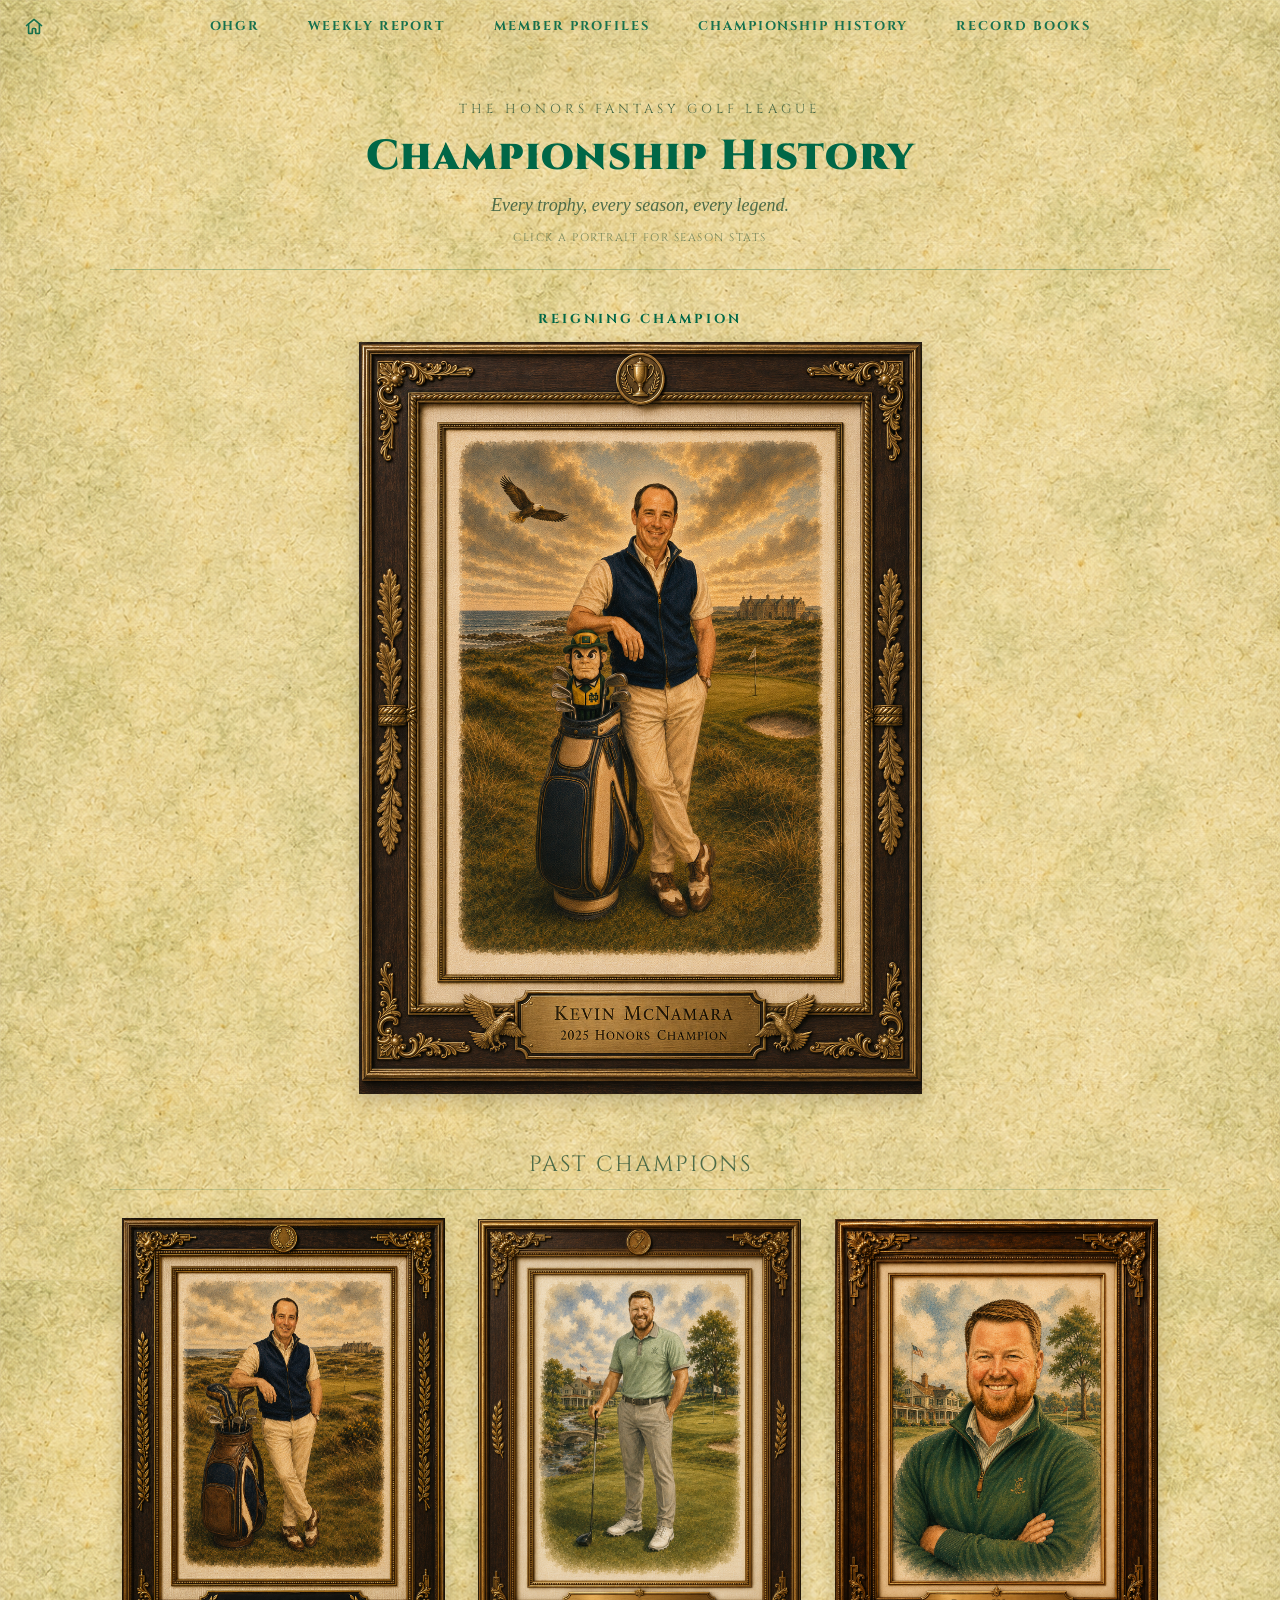
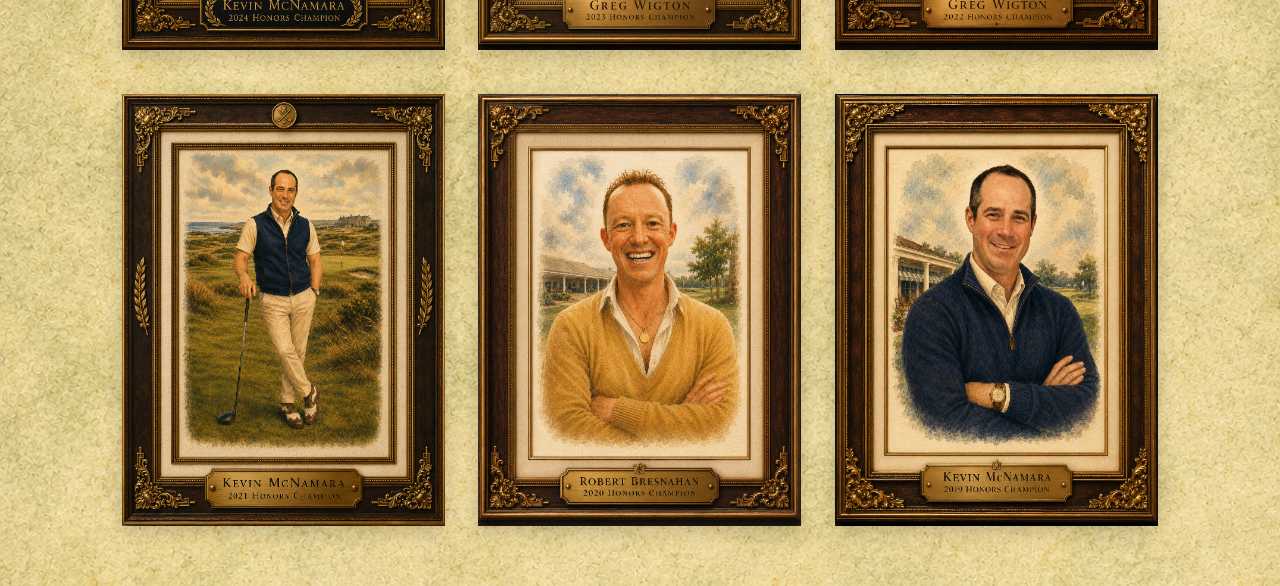
==== commit fe4fe538: "Update print statement from 'Hello' to 'Goodbye'" ====
--- a/champions.html
+++ b/champions.html
@@ -1,642 +1,688 @@
 <!DOCTYPE html>
+<!--
+=======================================================
+  THE HONORS — CHAMPIONSHIP HISTORY PAGE
+=======================================================
+  Portrait gallery of season champions, 2019-2025.
+  Styled to match weekly-report-template.html / ohgr.html
+  design system (Cinzel/IM Fell fonts, parchment palette).
+
+  Portrait images expected at: images/2025.png ... images/2019.png
+
+  Click any portrait to open a modal with that champion's
+  season stats. All champion data lives in the CHAMPIONS
+  object near the bottom of this file — edit it there, not
+  in the markup, to update a year's numbers.
+
+  DATA NOTE: Per-year champion financials (Average Score,
+  Margin of Victory, Events Won, Majors Won, Net Earnings)
+  were derived directly from Core_Data_AI.csv using the same
+  MC/bonus/penalty/dues rules as generate_honors_data.py,
+  extended to run per-year instead of only for the in-progress
+  season. Net Earnings = winnings - entry fees + bonuses -
+  penalties + champion payout - yearly dues + year-end awards
+  share (Grand Slam bonuses/fees excluded, per Greg's instruction).
+
+  VALIDATION CAVEAT: Summing these per-year net figures across
+  all players/years lands within ~$1-$21 of the lifetime totals
+  in GROUND_TRUTH_SUMMARY.md's Table 15 (which itself doesn't
+  balance to $0 as the official balance rule requires -- it's off
+  by -$40 lifetime). This engine's output IS internally balanced
+  to $0 every year, matching Section 10.3 of the official rules.
+  Flagged for Greg to reconcile against generate_financial_ground_truth.py
+  if exact-to-the-penny match to GROUND_TRUTH_SUMMARY.md is required.
+=======================================================
+-->
 <html lang="en">
 <head>
-  <meta charset="UTF-8" />
-  <meta name="viewport" content="width=device-width, initial-scale=1.0" />
-  <title>The Honors — Member Profiles</title>
-  <link rel="stylesheet" href="styles.css" />
-  <style>
-    /* Page-specific: player name colors (not in shared styles.css —
-       only weekly-report-template.html had these before now) */
-    :root {
-      --red:    #a03d2f;
-      --green:  #2f6b3a;
-      --blue:   #2f5a8a;
-      --purple: #6b4a8a;
-      --yellow: #9a7d1f;
+<meta charset="UTF-8">
+<meta name="viewport" content="width=device-width, initial-scale=1.0">
+<title>The Honors — Championship History</title>
+<style>
+  @import url('https://fonts.googleapis.com/css2?family=IM+Fell+English:ital@0;1&family=Cinzel:wght@400;700;900&display=swap');
+
+  :root {
+    --bg-primary: #f2e4c4;
+    --bg-panel: #ece0c2;
+    --bg-panel-alt: #e6d9b8;
+    --bg-green: #e0dcc0;
+    --gold: #006747;
+    --gold-light: #1a8a64;
+    --silver: #4c6b48;
+    --white: #1a2a18;
+    --border: rgba(0, 103, 71, 0.18);
+    --border-gold: rgba(0, 103, 71, 0.3);
+    --red:    #a03d2f;
+    --green:  #2f6b3a;
+    --blue:   #2f5a8a;
+    --purple: #6b4a8a;
+    --yellow: #9a7d1f;
+    --page-w: 1100px;
+  }
+
+  * { margin: 0; padding: 0; box-sizing: border-box; }
+
+  body {
+    background-color: var(--bg-primary);
+    background-image: url('images/background.png');
+    background-repeat: repeat-y;
+    background-size: 100% auto;
+    background-position: top center;
+    display: flex;
+    justify-content: center;
+    align-items: flex-start;
+    font-family: 'IM Fell English', Georgia, serif;
+    color: var(--white);
+  }
+
+  .page-outer {
+    width: 100%;
+    display: flex;
+    justify-content: center;
+    align-items: flex-start;
+  }
+
+  .page {
+    width: 100%;
+    max-width: var(--page-w);
+    position: relative;
+    padding: 0 20px 60px;
+  }
+
+  .page::before {
+    content: '';
+    position: absolute;
+    inset: 0;
+    background-image:
+      repeating-linear-gradient(
+        0deg,
+        transparent,
+        transparent 28px,
+        rgba(0,0,0,0.012) 28px,
+        rgba(0,0,0,0.012) 29px
+      );
+    pointer-events: none;
+    z-index: 0;
+  }
+
+  .page > * { position: relative; z-index: 1; }
+
+  /* =================== HEADER =================== */
+  .champ-header {
+    text-align: center;
+    padding: 100px 20px 24px;
+    border-bottom: 1px solid var(--border-gold);
+    margin-bottom: 40px;
+  }
+
+  .champ-eyebrow {
+    font-family: 'Cinzel', serif;
+    font-size: 13px;
+    letter-spacing: 4px;
+    text-transform: uppercase;
+    color: var(--silver);
+    margin-bottom: 10px;
+  }
+
+  .champ-title {
+    font-family: 'Cinzel', serif;
+    font-weight: 900;
+    font-size: 42px;
+    letter-spacing: 1px;
+    color: var(--gold);
+  }
+
+  .champ-subtitle {
+    font-family: 'IM Fell English', Georgia, serif;
+    font-style: italic;
+    font-size: 18px;
+    color: var(--silver);
+    margin-top: 10px;
+  }
+
+  .champ-hint {
+    font-family: 'Cinzel', serif;
+    font-size: 11px;
+    letter-spacing: 1.5px;
+    text-transform: uppercase;
+    color: var(--silver);
+    opacity: 0.75;
+    margin-top: 14px;
+  }
+
+  /* =================== REIGNING CHAMPION =================== */
+  .reigning {
+    display: flex;
+    flex-direction: column;
+    align-items: center;
+    margin-bottom: 56px;
+  }
+
+  .reigning-badge {
+    font-family: 'Cinzel', serif;
+    font-size: 13px;
+    font-weight: 700;
+    letter-spacing: 3px;
+    text-transform: uppercase;
+    color: var(--gold);
+    margin-bottom: 14px;
+  }
+
+  /* =================== PORTRAITS (clickable) =================== */
+  .portrait-frame {
+    box-shadow: 0 6px 18px rgba(0,0,0,0.18);
+    aspect-ratio: 1085 / 1450;
+    overflow: visible;
+    cursor: pointer;
+    background: none;
+    border: none;
+    padding: 0;
+    display: block;
+    transition: transform 0.2s ease, box-shadow 0.2s ease;
+  }
+
+  .portrait-frame:hover,
+  .portrait-frame:focus-visible {
+    transform: translateY(-4px) scale(1.015);
+    box-shadow: 0 14px 28px rgba(0,0,0,0.28);
+  }
+
+  .portrait-frame:focus-visible {
+    outline: 2px solid var(--gold);
+    outline-offset: 4px;
+  }
+
+  .reigning .portrait-frame {
+    width: min(563px, 100%);
+  }
+
+  .portrait-frame img {
+    width: 100%;
+    height: 100%;
+    object-fit: contain;
+    display: block;
+    pointer-events: none;
+  }
+
+  /* =================== PAST CHAMPIONS GRID =================== */
+  .past-heading {
+    font-family: 'Cinzel', serif;
+    font-size: 22px;
+    letter-spacing: 2px;
+    text-transform: uppercase;
+    color: var(--silver);
+    text-align: center;
+    margin-bottom: 28px;
+    padding-bottom: 10px;
+    border-bottom: 1px solid var(--border);
+  }
+
+  .past-grid {
+    display: grid;
+    grid-template-columns: repeat(3, 1fr);
+    gap: 44px 30px;
+    max-width: 1040px;
+    margin: 0 auto;
+  }
+
+  .past-card {
+    display: flex;
+    flex-direction: column;
+    align-items: center;
+    text-align: center;
+  }
+
+  .past-card .portrait-frame {
+    width: min(323px, 100%);
+  }
+
+  /* =================== TOP NAV =================== */
+  .site-nav {
+    position: fixed;
+    top: 0;
+    left: 0;
+    width: 100%;
+    z-index: 200;
+    display: flex;
+    justify-content: space-between;
+    align-items: center;
+    padding: 1rem 1.5rem;
+    background: rgba(26, 42, 24, 0.0);
+    transition: background 0.3s ease, padding 0.3s ease;
+  }
+
+  .site-nav.scrolled {
+    padding: 0.65rem 1.5rem;
+    background: rgba(242, 228, 196, 0.92);
+    backdrop-filter: blur(4px);
+  }
+
+  .nav-home {
+    display: flex;
+    align-items: center;
+    color: var(--gold);
+    flex-shrink: 0;
+    opacity: 0.9;
+    transition: opacity 0.2s ease;
+  }
+
+  .nav-home:hover { opacity: 1; }
+
+  .nav-home svg { width: 20px; height: 20px; display: block; }
+
+  .site-nav-links {
+    display: flex;
+    flex: 1;
+    justify-content: center;
+    gap: clamp(1rem, 4vw, 3rem);
+  }
+
+  .nav-toggle {
+    display: none;
+    flex-direction: column;
+    justify-content: center;
+    gap: 5px;
+    background: none;
+    border: none;
+    cursor: pointer;
+    padding: 0.5rem;
+    z-index: 201;
+  }
+
+  .nav-toggle span {
+    display: block;
+    width: 24px;
+    height: 2px;
+    background: var(--gold);
+    transition: transform 0.25s ease, opacity 0.25s ease;
+  }
+
+  .nav-toggle.open span:nth-child(1) { transform: translateY(7px) rotate(45deg); }
+  .nav-toggle.open span:nth-child(2) { opacity: 0; }
+  .nav-toggle.open span:nth-child(3) { transform: translateY(-7px) rotate(-45deg); }
+
+  .site-nav a {
+    font-family: 'Cinzel', serif;
+    font-size: clamp(0.65rem, 1.4vw, 0.8rem);
+    font-weight: 700;
+    letter-spacing: 0.15em;
+    text-transform: uppercase;
+    color: var(--gold);
+    text-decoration: none;
+    white-space: nowrap;
+    opacity: 0.9;
+    transition: opacity 0.2s ease;
+  }
+
+  .site-nav a:hover { opacity: 1; }
+
+  @media (max-width: 640px) {
+    .nav-toggle { display: flex; }
+
+    .site-nav-links {
+      position: absolute;
+      top: 100%;
+      left: 0;
+      right: 0;
+      flex: none;
+      flex-direction: column;
+      align-items: center;
+      gap: 1.1rem;
+      padding: 1.25rem 1.5rem 1.5rem;
+      background: rgba(26, 42, 24, 0.92);
+      backdrop-filter: blur(4px);
+      max-height: 0;
+      opacity: 0;
+      overflow: hidden;
+      pointer-events: none;
+      transition: max-height 0.3s ease, opacity 0.25s ease;
     }
-    .pname-red    { color: var(--red); }
-    .pname-green  { color: var(--green); }
-    .pname-blue   { color: var(--blue); }
-    .pname-purple { color: var(--purple); }
-    .pname-yellow { color: var(--yellow); }
-
-    /* All member names use the standard site green — no per-player color on this page */
-    .member-name { color: var(--masters-green); }
-
-    /* Page-specific: clearance under the fixed nav (no hero on this page
-       to push content down, so the top section needs its own offset) */
-    .member-profiles-section { padding-top: 7rem; }
-
-    /* Page-specific: divider between member cards */
-    .member-card + .member-card {
-      margin-top: 3.5rem;
-      padding-top: 3.5rem;
-      border-top: 1px solid rgba(0, 103, 71, 0.2);
-    }
-
-    /* Clickable photo, opens the stats modal */
-    .member-photo-btn {
-      display: block;
-      width: 100%;
-      max-width: 280px;
-      margin: 0 auto;
-      background: none;
-      border: none;
-      padding: 0;
-      cursor: pointer;
-      transition: transform 0.2s ease, box-shadow 0.2s ease;
-    }
-
-    .member-photo-btn img {
-      width: 100%;
-      height: auto;
-      display: block;
-      border-radius: 4px;
-      box-shadow: 0 4px 18px rgba(0, 0, 0, 0.25);
-      transition: box-shadow 0.2s ease;
-    }
-
-    @media (min-width: 650px) {
-      .member-photo {
-        display: flex;
-        flex-direction: column;
-        height: 100%;
-      }
-
-      .member-photo-btn {
-        max-width: none;
-        flex: 1;
-        min-height: 0;
-        display: flex;
-        align-items: center;
-        justify-content: center;
-      }
-
-      .member-photo-btn img {
-        height: 100%;
-        width: 100%;
-        object-fit: contain;
-      }
-    }
-
-    .member-photo-btn:hover,
-    .member-photo-btn:focus-visible {
-      transform: translateY(-4px);
-    }
-
-    .member-photo-btn:hover img,
-    .member-photo-btn:focus-visible img {
-      box-shadow: 0 10px 26px rgba(0, 0, 0, 0.35);
-    }
-
-    .member-photo-btn:focus-visible {
-      outline: 2px solid var(--masters-green);
-      outline-offset: 4px;
-    }
-
-    .member-photo-hint {
-      display: block;
-      text-align: center;
-      font-family: 'Cinzel', serif;
-      font-size: 0.6rem;
-      letter-spacing: 0.12em;
-      text-transform: uppercase;
-      color: var(--ink-light);
-      opacity: 0.75;
-      margin-top: 0.6rem;
-    }
-
-    /* Championships + Career Earnings share one lightly-tinted box */
-    .summary-row {
-      display: flex;
-      flex-wrap: wrap;
-      justify-content: center;
-      gap: 0.6rem 3rem;
-      align-items: baseline;
-      padding: 0.95rem 1rem;
-      background: rgba(0, 103, 71, 0.24);
-      margin-bottom: 0.6rem;
-    }
-
-    .summary-row .summary-item {
-      display: flex;
-      flex-wrap: wrap;
-      justify-content: center;
-      align-items: baseline;
-      gap: 0.5rem 0.8rem;
-    }
-
-    .summary-row .stat-label {
-      font-family: 'Cinzel', serif;
-      font-size: 0.68rem;
-      letter-spacing: 0.16em;
-      text-transform: uppercase;
-      color: var(--ink-light);
-      white-space: nowrap;
-    }
-
-    .summary-row .stat-value {
-      font-family: 'Cinzel', serif;
-      font-size: 1.15rem;
-      letter-spacing: 0.03em;
-      font-weight: 700;
-      color: var(--masters-green);
-    }
-
-    .summary-row .stat-value .rank {
-      font-family: 'IM Fell English', serif;
-      font-style: italic;
-      font-weight: 400;
-      font-size: 0.85rem;
-      color: var(--ink-light);
-    }
-
-    /* Page-specific: lighter Grand Slam box than the shared styles.css default */
-    .grand-slam-row {
-      background: rgba(184, 134, 11, 0.28);
-      justify-content: center;
-      text-align: center;
-    }
-
-    /* ============= MODAL ============= */
-    .modal-overlay {
-      position: fixed;
-      inset: 0;
-      background: rgba(12, 22, 14, 0.6);
-      backdrop-filter: blur(6px);
-      -webkit-backdrop-filter: blur(6px);
-      display: flex;
-      align-items: center;
-      justify-content: center;
-      padding: 24px;
-      opacity: 0;
-      pointer-events: none;
-      transition: opacity 0.25s ease;
-      z-index: 1000;
-    }
-
-    .modal-overlay.active {
+
+    .site-nav-links.open {
+      max-height: 400px;
       opacity: 1;
       pointer-events: auto;
     }
 
-    .modal-card {
-      position: relative;
-      width: 100%;
-      max-width: 420px;
-      max-height: 88vh;
-      overflow-y: auto;
-      background: #fbf6e9;
-      border-radius: 16px;
-      box-shadow: 0 24px 60px rgba(0,0,0,0.35), 0 2px 0 var(--masters-green) inset;
-      padding: 32px 28px 28px;
-      text-align: center;
-      transform: translateY(16px) scale(0.96);
-      opacity: 0;
-      transition: transform 0.28s cubic-bezier(0.2, 0.8, 0.3, 1), opacity 0.22s ease;
+    .site-nav-links.open a {
+      color: var(--bg-primary);
     }
-
-    .modal-overlay.active .modal-card {
-      transform: translateY(0) scale(1);
-      opacity: 1;
-    }
-
-    .modal-close {
-      position: absolute;
-      top: 14px;
-      right: 14px;
-      width: 32px;
-      height: 32px;
-      border-radius: 50%;
-      border: none;
-      background: transparent;
-      color: var(--ink-light);
-      font-family: 'Cinzel', serif;
-      font-size: 18px;
-      line-height: 1;
-      cursor: pointer;
-      display: flex;
-      align-items: center;
-      justify-content: center;
-      transition: background 0.15s ease, color 0.15s ease;
-    }
-
-    .modal-close:hover {
-      background: rgba(0, 103, 71, 0.1);
-      color: var(--masters-green);
-    }
-
-    .modal-badge {
-      font-family: 'Cinzel', serif;
-      font-size: 11px;
-      font-weight: 700;
-      letter-spacing: 2.5px;
-      text-transform: uppercase;
-      color: var(--masters-green);
-      margin-bottom: 4px;
-    }
-
-    .modal-name {
-      font-family: 'Cinzel', serif;
-      font-weight: 700;
-      font-size: 24px;
-      color: var(--ink);
-      margin-bottom: 22px;
-    }
-
-    .modal-stats {
-      display: grid;
-      grid-template-columns: 1fr 1fr;
-      gap: 18px 28px;
-      border-top: 1px solid rgba(0, 103, 71, 0.18);
-      padding-top: 20px;
-    }
-
-    .modal-stat {
-      display: flex;
-      flex-direction: column;
-      align-items: center;
-      gap: 5px;
-    }
-
-    .modal-stat-label {
-      font-family: 'Cinzel', serif;
-      font-size: 11px;
-      letter-spacing: 1px;
-      text-transform: uppercase;
-      color: var(--ink-light);
-    }
-
-    .modal-stat-value {
-      font-family: 'Cinzel', serif;
-      font-weight: 700;
-      font-size: 17px;
-      color: var(--ink);
-    }
-
-    .modal-stat-value .rank {
-      font-family: 'IM Fell English', serif;
-      font-style: italic;
-      font-weight: 400;
-      font-size: 15px;
-      color: var(--ink-light);
-    }
-
-    @media (max-width: 480px) {
-      .modal-card { padding: 26px 20px 22px; }
-      .modal-name { font-size: 20px; }
-    }
-  </style>
+  }
+
+  /* =================== MOBILE =================== */
+  @media (max-width: 640px) {
+    .champ-title { font-size: 30px; }
+    .past-grid { grid-template-columns: 1fr; max-width: 340px; }
+  }
+
+  /* =================== MODAL =================== */
+  .modal-overlay {
+    position: fixed;
+    inset: 0;
+    background: rgba(12, 22, 14, 0.6);
+    backdrop-filter: blur(6px);
+    -webkit-backdrop-filter: blur(6px);
+    display: flex;
+    align-items: center;
+    justify-content: center;
+    padding: 24px;
+    opacity: 0;
+    pointer-events: none;
+    transition: opacity 0.25s ease;
+    z-index: 1000;
+  }
+
+  .modal-overlay.active {
+    opacity: 1;
+    pointer-events: auto;
+  }
+
+  .modal-card {
+    position: relative;
+    width: 100%;
+    max-width: 400px;
+    max-height: 88vh;
+    overflow-y: auto;
+    background: #fbf6e9;
+    border-radius: 16px;
+    box-shadow: 0 24px 60px rgba(0,0,0,0.35), 0 2px 0 var(--gold) inset;
+    padding: 32px 28px 28px;
+    text-align: center;
+    transform: translateY(16px) scale(0.96);
+    opacity: 0;
+    transition: transform 0.28s cubic-bezier(0.2, 0.8, 0.3, 1), opacity 0.22s ease;
+  }
+
+  .modal-overlay.active .modal-card {
+    transform: translateY(0) scale(1);
+    opacity: 1;
+  }
+
+  .modal-close {
+    position: absolute;
+    top: 14px;
+    right: 14px;
+    width: 32px;
+    height: 32px;
+    border-radius: 50%;
+    border: none;
+    background: transparent;
+    color: var(--silver);
+    font-family: 'Cinzel', serif;
+    font-size: 18px;
+    line-height: 1;
+    cursor: pointer;
+    display: flex;
+    align-items: center;
+    justify-content: center;
+    transition: background 0.15s ease, color 0.15s ease;
+  }
+
+  .modal-close:hover {
+    background: rgba(0, 103, 71, 0.1);
+    color: var(--gold);
+  }
+
+  .modal-badge {
+    font-family: 'Cinzel', serif;
+    font-size: 11px;
+    font-weight: 700;
+    letter-spacing: 2.5px;
+    text-transform: uppercase;
+    color: var(--gold);
+    margin-bottom: 4px;
+  }
+
+  .modal-name {
+    font-family: 'Cinzel', serif;
+    font-weight: 700;
+    font-size: 24px;
+    color: var(--white);
+  }
+
+  .modal-year {
+    font-family: 'Cinzel', serif;
+    font-size: 12px;
+    letter-spacing: 1.5px;
+    color: var(--silver);
+    margin-top: 4px;
+    margin-bottom: 22px;
+  }
+
+  .modal-stats {
+    display: grid;
+    grid-template-columns: 1fr 1fr;
+    gap: 18px 28px;
+    border-top: 1px solid var(--border);
+    padding-top: 20px;
+  }
+
+  .modal-stat {
+    display: flex;
+    flex-direction: column;
+    align-items: center;
+    gap: 5px;
+  }
+
+  .modal-stat:last-child {
+    grid-column: 1 / -1;
+  }
+
+  .modal-stat-label {
+    font-family: 'Cinzel', serif;
+    font-size: 11px;
+    letter-spacing: 1px;
+    text-transform: uppercase;
+    color: var(--silver);
+  }
+
+  .modal-stat-value {
+    font-family: 'Cinzel', serif;
+    font-weight: 700;
+    font-size: 17px;
+    color: var(--white);
+    line-height: 1.35;
+  }
+
+  @media (max-width: 480px) {
+    .modal-card { padding: 26px 20px 22px; }
+    .modal-name { font-size: 20px; }
+  }
+</style>
 </head>
 <body>
-
-  <nav class="site-nav" id="site-nav">
-    <a class="nav-home" href="index.html" aria-label="The Honors home">
-      <svg viewBox="0 0 24 24" fill="none" stroke="currentColor" stroke-width="2" stroke-linecap="round" stroke-linejoin="round">
-        <path d="M3 11.5 12 4l9 7.5" />
-        <path d="M5.5 9.5V20a1 1 0 0 0 1 1H9a1 1 0 0 0 1-1v-4a1 1 0 0 1 1-1h2a1 1 0 0 1 1 1v4a1 1 0 0 0 1 1h2.5a1 1 0 0 0 1-1V9.5" />
-      </svg>
-    </a>
-    <div class="site-nav-links" id="site-nav-links">
-      <a href="ohgr.html">OHGR</a>
-      <a href="weekly_report.html">Weekly Report</a>
-      <a href="member-profiles.html">Member Profiles</a>
-      <a href="champions.html">Championship History</a>
-      <a href="record-books.html">Record Books</a>
+<nav class="site-nav" id="site-nav">
+  <a class="nav-home" href="index.html" aria-label="The Honors home">
+    <svg viewBox="0 0 24 24" fill="none" stroke="currentColor" stroke-width="2" stroke-linecap="round" stroke-linejoin="round">
+      <path d="M3 11.5 12 4l9 7.5" />
+      <path d="M5.5 9.5V20a1 1 0 0 0 1 1H9a1 1 0 0 0 1-1v-4a1 1 0 0 1 1-1h2a1 1 0 0 1 1 1v4a1 1 0 0 0 1 1h2.5a1 1 0 0 0 1-1V9.5" />
+    </svg>
+  </a>
+  <div class="site-nav-links" id="site-nav-links">
+    <a href="ohgr.html">OHGR</a>
+    <a href="weekly_report.html">Weekly Report</a>
+    <a href="member-profiles.html">Member Profiles</a>
+    <a href="champions.html">Championship History</a>
+    <a href="record-books.html">Record Books</a>
+  </div>
+  <button class="nav-toggle" id="nav-toggle" aria-label="Open menu" aria-expanded="false">
+    <span></span>
+    <span></span>
+    <span></span>
+  </button>
+</nav>
+<div class="page-outer">
+<div class="page">
+
+  <div class="champ-header">
+    <div class="champ-eyebrow">The Honors Fantasy Golf League</div>
+    <div class="champ-title">Championship History</div>
+    <div class="champ-subtitle">Every trophy, every season, every legend.</div>
+    <div class="champ-hint">Click a portrait for season stats</div>
+  </div>
+
+  <!-- ============= REIGNING CHAMPION (2025) ============= -->
+  <div class="reigning">
+    <div class="reigning-badge">Reigning Champion</div>
+    <button class="portrait-frame" data-year="2025" aria-label="View 2025 champion stats">
+      <img src="images/2025.png" alt="Kevin McNamara, 2025 Champion">
+    </button>
+  </div>
+
+  <!-- ============= PAST CHAMPIONS ============= -->
+  <div class="past-heading">Past Champions</div>
+  <div class="past-grid">
+
+    <div class="past-card">
+      <button class="portrait-frame" data-year="2024" aria-label="View 2024 champion stats">
+        <img src="images/2024.png" alt="Kevin McNamara, 2024 Champion">
+      </button>
     </div>
-    <button class="nav-toggle" id="nav-toggle" aria-label="Open menu" aria-expanded="false">
-      <span></span>
-      <span></span>
-      <span></span>
-    </button>
-  </nav>
-
-  <section class="scroll-spacer member-profiles-section" id="member-profiles">
-    <h2 class="section-header" style="opacity:1;">Member Profiles</h2>
-
-    <!-- ============= CARLOS FLORES ============= -->
-    <div class="member-card">
-      <h3 class="member-name">Carlos Flores</h3>
-
-      <div class="member-card-row">
-        <div class="member-photo">
-          <button class="member-photo-btn" data-member="carlos" aria-label="View Carlos Flores full career stats">
-            <img src="images/Current/Carlos-00.png" alt="Carlos Flores" />
-          </button>
-          <span class="member-photo-hint">Click photo for full stats</span>
-        </div>
-
-        <div class="member-content">
-          <div class="summary-row">
-            <div class="summary-item">
-              <span class="stat-label">Championships</span>
-              <span class="stat-value">0</span>
-            </div>
-            <div class="summary-item">
-              <span class="stat-label">Career Earnings</span>
-              <span class="stat-value">-$850.50 <span class="rank">(5th)</span></span>
-            </div>
-          </div>
-
-          <div class="grand-slam-row">
-            <span class="stat-label">Career Grand Slam</span>
-            <span class="stat-value">N/A — missing: The Open Championship</span>
-          </div>
-
-          <p class="member-narrative">Through the 2025 season, Carlos remains the answer to a very specific piece of league trivia: who's the only member of The Honors with zero championships and zero completed career Grand Slams? Heading into 2026, he's built the league's most reliable disappointment in the categories that matter for banner-hanging, propping up the bottom of the standings with the league's worst career made-cut rate (67.7%) and worst career quality lineup rate (33.3%) — numbers that suggest a man who drafts with his heart, not his spreadsheet. And yet: five career major championships, third-most in the league, including a Masters–PGA double in the same 2022 season that briefly made Los look like a real threat. Going into the 2026 season, he needs only The Open Championship to complete the career Grand Slam, a fact he's been one tournament away from for what feels like an eternity. His career earnings sit dead last in the field, which tracks — Carlos shows up big for a few big weeks, then spends the other twenty-five quietly handing the pot back to everyone else. If The Honors ever needs someone to peak at exactly the wrong moments of the calendar, Carlito has already filled that role, and filled it admirably.</p>
-        </div>
+
+    <div class="past-card">
+      <button class="portrait-frame" data-year="2023" aria-label="View 2023 champion stats">
+        <img src="images/2023.png" alt="Greg Wigton, 2023 Champion">
+      </button>
+    </div>
+
+    <div class="past-card">
+      <button class="portrait-frame" data-year="2022" aria-label="View 2022 champion stats">
+        <img src="images/2022.png" alt="Greg Wigton, 2022 Champion">
+      </button>
+    </div>
+
+    <div class="past-card">
+      <button class="portrait-frame" data-year="2021" aria-label="View 2021 champion stats">
+        <img src="images/2021.png" alt="Kevin McNamara, 2021 Champion">
+      </button>
+    </div>
+
+    <div class="past-card">
+      <button class="portrait-frame" data-year="2020" aria-label="View 2020 champion stats">
+        <img src="images/2020.png" alt="Robert Bresnahan, 2020 Champion">
+      </button>
+    </div>
+
+    <div class="past-card">
+      <button class="portrait-frame" data-year="2019" aria-label="View 2019 champion stats">
+        <img src="images/2019.png" alt="Kevin McNamara, 2019 Champion">
+      </button>
+    </div>
+
+  </div>
+
+</div>
+</div>
+
+<!-- ============= STAT MODAL ============= -->
+<div class="modal-overlay" id="statModal" aria-hidden="true">
+  <div class="modal-card" role="dialog" aria-modal="true" aria-labelledby="modalName">
+    <button class="modal-close" id="modalClose" aria-label="Close">&times;</button>
+    <div class="modal-badge">Season Champion</div>
+    <div class="modal-name" id="modalName"></div>
+    <div class="modal-year" id="modalYear"></div>
+    <div class="modal-stats">
+      <div class="modal-stat">
+        <span class="modal-stat-label">Average Score</span>
+        <span class="modal-stat-value" id="modalAvg"></span>
       </div>
-    </div>
-
-    <!-- ============= GREG WIGTON ============= -->
-    <div class="member-card">
-      <h3 class="member-name">Greg Wigton</h3>
-
-      <div class="member-card-row">
-        <div class="member-photo">
-          <button class="member-photo-btn" data-member="greg" aria-label="View Greg Wigton full career stats">
-            <img src="images/Current/Greg-02.png" alt="Greg Wigton" />
-          </button>
-          <span class="member-photo-hint">Click photo for full stats</span>
-        </div>
-
-        <div class="member-content">
-          <div class="summary-row">
-            <div class="summary-item">
-              <span class="stat-label">Championships</span>
-              <span class="stat-value">2 (2022, 2023)</span>
-            </div>
-            <div class="summary-item">
-              <span class="stat-label">Career Earnings</span>
-              <span class="stat-value">$199.50 <span class="rank">(2nd)</span></span>
-            </div>
-          </div>
-
-          <div class="grand-slam-row">
-            <span class="stat-label">Career Grand Slam</span>
-            <span class="stat-value">N/A — missing: The PGA Championship</span>
-          </div>
-
-          <p class="member-narrative">Through the 2025 season, Wigs is one of the league's most complete players without quite being its most dominant. Back-to-back championships in 2022 and 2023 made him the first member to ever go back-to-back, no small feat in a five-man field this competitive. His 40.1% career quality lineup rate and 70.0% made-cut rate both sit inside the league's top three, and his 37 career event wins are third-most in the field. Where things get less flattering: his four career major wins are tied for the fewest in the league, an oddly quiet number for a two-time champion, and he shares that last-place tie with Robert — proof that Sweetchuck wins titles the hard way, one steady week at a time, rather than by stacking trophies in the four events everyone remembers. He also sits one PGA Championship short of a career Grand Slam, a gap he's stared at for years without closing it. Second in career earnings through 2025, Greg — The Wizard, on his better weeks — is the league's model of quiet, steady competence: a two-time champion whose game shows up almost every week, except, it seems, when the four tournaments people actually talk about are on the line. Going into 2026, that missing PGA Championship remains the one carrot he hasn't caught.</p>
-        </div>
+      <div class="modal-stat">
+        <span class="modal-stat-label">Margin of Victory</span>
+        <span class="modal-stat-value" id="modalMargin"></span>
       </div>
-    </div>
-
-    <!-- ============= KEVIN MCNAMARA ============= -->
-    <div class="member-card">
-      <h3 class="member-name">Kevin McNamara</h3>
-
-      <div class="member-card-row">
-        <div class="member-photo">
-          <button class="member-photo-btn" data-member="kevin" aria-label="View Kevin McNamara full career stats">
-            <img src="images/Current/Kevin-04.png" alt="Kevin McNamara" />
-          </button>
-          <span class="member-photo-hint">Click photo for full stats</span>
-        </div>
-
-        <div class="member-content">
-          <div class="summary-row">
-            <div class="summary-item">
-              <span class="stat-label">Championships</span>
-              <span class="stat-value">4 (2019, 2021, 2024, 2025)</span>
-            </div>
-            <div class="summary-item">
-              <span class="stat-label">Career Earnings</span>
-              <span class="stat-value">$1,332.00 <span class="rank">(1st)</span></span>
-            </div>
-          </div>
-
-          <div class="grand-slam-row">
-            <span class="stat-label">Career Grand Slam</span>
-            <span class="stat-value">1 (2019 The PGA Championship, 2019 The Open Championship, 2021 The Masters, 2023 U.S. Open)</span>
-          </div>
-
-          <p class="member-narrative">Through the 2025 season, Kevin — 'Kmac' to the group and 'The Doctor' when he's operating on a Sunday back nine — is the standard the other four measure themselves against, and the numbers back it up without much argument: four championships (2019, 2021, 2024, 2025), the best career winning percentage (24.0%) and made-cut rate (72.0%) in the league, the most career event wins (44), and the second member to complete the career Grand Slam, closing it out in 2023. His career earnings are comfortably the best in the field, which is what happens when you're this consistently good for this many years. But even the league's greatest player has a skeleton in the closet: Kev also owns the single-season last-place record, a 2020 campaign so bad it's still the worst finishing rate any member has ever posted in a single year. It's the kind of stat that would define a lesser man's career, and instead it's a footnote buried under four trophies and a completed slam. Somehow, the best golfer in league history and the owner of its single worst-ever season are the exact same person, which either makes Kevin refreshingly human or proof that even champions have to hit rock bottom before they can build a dynasty. Going into 2026, he's already started chasing a second Grand Slam cycle.</p>
-        </div>
+      <div class="modal-stat">
+        <span class="modal-stat-label">Events Won</span>
+        <span class="modal-stat-value" id="modalEvents"></span>
       </div>
-    </div>
-
-    <!-- ============= ROBERT BRESNAHAN ============= -->
-    <div class="member-card">
-      <h3 class="member-name">Robert Bresnahan</h3>
-
-      <div class="member-card-row">
-        <div class="member-photo">
-          <button class="member-photo-btn" data-member="robert" aria-label="View Robert Bresnahan full career stats">
-            <img src="images/Current/Robert-01.png" alt="Robert Bresnahan" />
-          </button>
-          <span class="member-photo-hint">Click photo for full stats</span>
-        </div>
-
-        <div class="member-content">
-          <div class="summary-row">
-            <div class="summary-item">
-              <span class="stat-label">Championships</span>
-              <span class="stat-value">1 (2020)</span>
-            </div>
-            <div class="summary-item">
-              <span class="stat-label">Career Earnings</span>
-              <span class="stat-value">$62.00 <span class="rank">(3rd)</span></span>
-            </div>
-          </div>
-
-          <div class="grand-slam-row">
-            <span class="stat-label">Career Grand Slam</span>
-            <span class="stat-value">N/A — missing: The Open Championship</span>
-          </div>
-
-          <p class="member-narrative">Through the 2025 season, Robert's entire career fits into two very different stories. Story one: 2020, a season so good it produced the highest single-season earnings percentage — 46.2% of the pot — that anyone in league history has ever posted, capped off with his only championship. Story two: everything else. Since that peak, Bobby B has settled into a stubbornly respectable, unmistakably top-of-the-middle existence — second in career winning percentage (21.3%), second in career made-cut rate (70.7%), and second in career event wins (39), a level of consistency that borders on statistical suspicion. His career quality lineup rate (42.9%) is actually the best in the league through 2025, proof he's not simply coasting on one great year and calling it a career. Four career majors leave him tied for the fewest in the field, and one Open Championship short of completing the Grand Slam — a gap he shares with Carlos, though Robert at least has a championship banner to point to while he waits. Going into 2026, that missing Open Championship remains the one piece of unfinished business standing between Bressy and a genuinely complete resume. If The Honors ever handed out an award for Most Convincingly Fine, he'd win it every year — and probably finish second in that too.</p>
-        </div>
+      <div class="modal-stat">
+        <span class="modal-stat-label">Earnings</span>
+        <span class="modal-stat-value" id="modalEarnings"></span>
       </div>
-    </div>
-
-    <!-- ============= WILLIAM SULLIVAN ============= -->
-    <div class="member-card">
-      <h3 class="member-name">William Sullivan</h3>
-
-      <div class="member-card-row">
-        <div class="member-photo">
-          <button class="member-photo-btn" data-member="william" aria-label="View William Sullivan full career stats">
-            <img src="images/Current/William-00.png" alt="William Sullivan" />
-          </button>
-          <span class="member-photo-hint">Click photo for full stats</span>
-        </div>
-
-        <div class="member-content">
-          <div class="summary-row">
-            <div class="summary-item">
-              <span class="stat-label">Championships</span>
-              <span class="stat-value">0</span>
-            </div>
-            <div class="summary-item">
-              <span class="stat-label">Career Earnings</span>
-              <span class="stat-value">-$783.00 <span class="rank">(4th)</span></span>
-            </div>
-          </div>
-
-          <div class="grand-slam-row">
-            <span class="stat-label">Career Grand Slam</span>
-            <span class="stat-value">1 (2019 U.S. Open, 2020 The Masters, 2022 The Open Championship, 2023 The PGA Championship)</span>
-          </div>
-
-          <p class="member-narrative">Through the 2025 season, William remains the league's great unsolved mystery: the most career major championships of anyone (seven), and the first member to ever complete the career Grand Slam, closing his out in 2023, four events before Kevin. By any reasonable measure, that should make him a legend. Instead, he's never won a single season championship, and his numbers outside the four biggest weeks of the year are genuinely rough — the worst career winning percentage in the league (15.8%), the fewest career event wins (29), and the most career diarrhea withdraws of anyone in the field, a category Bildo leads by a comfortable margin. He also owns the longest losing streak in league history: 47 consecutive events without a win, stretching from 2021 into 2022 — more than double the next-longest cold spell anyone else has ever endured. His career earnings through 2025 reflect a player who cashes enormous checks four times a year and quietly bleeds the rest of the season away. William is proof that peak performance and season-long consistency are not the same skill, and that you can own more major hardware than anyone in league history while still needing a good explanation for your regular-season results. Going into 2026, he remains, without question, the most talented player never to win it all — and the league's most reliable source of both jaw-dropping majors and forgettable Sundays.</p>
-        </div>
-      </div>
-    </div>
-
-  </section>
-
-  <!-- ============= STAT MODAL ============= -->
-  <div class="modal-overlay" id="statModal" aria-hidden="true">
-    <div class="modal-card" role="dialog" aria-modal="true" aria-labelledby="modalName">
-      <button class="modal-close" id="modalClose" aria-label="Close">&times;</button>
-      <div class="modal-badge">Career Stats</div>
-      <div class="modal-name" id="modalName"></div>
-      <div class="modal-stats">
-        <div class="modal-stat">
-          <span class="modal-stat-label">Career Winning</span>
-          <span class="modal-stat-value" id="statWin"></span>
-        </div>
-        <div class="modal-stat">
-          <span class="modal-stat-label">Career Made Cut</span>
-          <span class="modal-stat-value" id="statMC"></span>
-        </div>
-        <div class="modal-stat">
-          <span class="modal-stat-label">Career Quality Lineup</span>
-          <span class="modal-stat-value" id="statQuality"></span>
-        </div>
-        <div class="modal-stat">
-          <span class="modal-stat-label">Diarrhea Withdraws</span>
-          <span class="modal-stat-value" id="statWP"></span>
-        </div>
-        <div class="modal-stat">
-          <span class="modal-stat-label">Events Won</span>
-          <span class="modal-stat-value" id="statEvents"></span>
-        </div>
-        <div class="modal-stat">
-          <span class="modal-stat-label">Majors Won</span>
-          <span class="modal-stat-value" id="statMajors"></span>
-        </div>
+      <div class="modal-stat">
+        <span class="modal-stat-label">Majors Won</span>
+        <span class="modal-stat-value" id="modalMajors"></span>
       </div>
     </div>
   </div>
-
-  <script>
-    const navToggle = document.getElementById('nav-toggle');
-    const navLinks  = document.getElementById('site-nav-links');
-
-    navToggle.addEventListener('click', () => {
-      const isOpen = navLinks.classList.toggle('open');
-      navToggle.classList.toggle('open', isOpen);
-      navToggle.setAttribute('aria-expanded', isOpen ? 'true' : 'false');
+</div>
+
+<script>
+  var nav = document.getElementById('site-nav');
+  var navToggle = document.getElementById('nav-toggle');
+  var navLinks = document.getElementById('site-nav-links');
+
+  window.addEventListener('scroll', function () {
+    nav.classList.toggle('scrolled', window.scrollY > 40);
+  }, { passive: true });
+
+  navToggle.addEventListener('click', function () {
+    var isOpen = navLinks.classList.toggle('open');
+    navToggle.classList.toggle('open', isOpen);
+    navToggle.setAttribute('aria-expanded', isOpen ? 'true' : 'false');
+  });
+
+  navLinks.querySelectorAll('a').forEach(function (link) {
+    link.addEventListener('click', function () {
+      navLinks.classList.remove('open');
+      navToggle.classList.remove('open');
+      navToggle.setAttribute('aria-expanded', 'false');
     });
-
-    navLinks.querySelectorAll('a').forEach(link => {
-      link.addEventListener('click', () => {
-        navLinks.classList.remove('open');
-        navToggle.classList.remove('open');
-        navToggle.setAttribute('aria-expanded', 'false');
-      });
+  });
+
+  var CHAMPIONS = {
+    2025: { name: "Kevin McNamara",    avg: "414.65", margin: "73.2 pts",  events: "5",  earnings: "$358.00", majors: "U.S. Open" },
+    2024: { name: "Kevin McNamara",    avg: "443.27", margin: "571.4 pts", events: "10", earnings: "$532.00", majors: "The Open Championship" },
+    2023: { name: "Greg Wigton",       avg: "428.07", margin: "128.5 pts", events: "7",  earnings: "$516.50", majors: "The Masters<br>The Open Championship" },
+    2022: { name: "Greg Wigton",       avg: "403.30", margin: "96.6 pts",  events: "6",  earnings: "$216.00", majors: "None" },
+    2021: { name: "Kevin McNamara",    avg: "412.15", margin: "218.1 pts", events: "9",  earnings: "$445.00", majors: "The Masters" },
+    2020: { name: "Robert Bresnahan",  avg: "422.26", margin: "301.3 pts", events: "8",  earnings: "$683.00", majors: "The PGA Championship<br>U.S. Open" },
+    2019: { name: "Kevin McNamara",    avg: "426.17", margin: "314.5 pts", events: "4",  earnings: "$270.00", majors: "The Open Championship<br>The PGA Championship" }
+  };
+
+  var overlay   = document.getElementById('statModal');
+  var closeBtn  = document.getElementById('modalClose');
+  var lastFocused = null;
+
+  function openModal(year) {
+    var c = CHAMPIONS[year];
+    if (!c) return;
+    document.getElementById('modalName').textContent = c.name;
+    document.getElementById('modalYear').textContent = year;
+    document.getElementById('modalAvg').textContent = c.avg;
+    document.getElementById('modalMargin').textContent = c.margin;
+    document.getElementById('modalEvents').textContent = c.events;
+    document.getElementById('modalEarnings').textContent = c.earnings;
+    document.getElementById('modalMajors').innerHTML = c.majors;
+
+    lastFocused = document.activeElement;
+    overlay.classList.add('active');
+    overlay.setAttribute('aria-hidden', 'false');
+    closeBtn.focus();
+    document.body.style.overflow = 'hidden';
+  }
+
+  function closeModal() {
+    overlay.classList.remove('active');
+    overlay.setAttribute('aria-hidden', 'true');
+    document.body.style.overflow = '';
+    if (lastFocused) lastFocused.focus();
+  }
+
+  document.querySelectorAll('.portrait-frame').forEach(function (btn) {
+    btn.addEventListener('click', function () {
+      openModal(btn.getAttribute('data-year'));
     });
-
-    // All rankings are out of 5 members, highest raw value = 1st,
-    // computed from Core_Data_AI.csv career totals (2019 through the
-    // current in-progress season).
-    const MEMBERS = {
-      carlos: {
-        name: "Carlos Flores",
-        win:     "17.5% (4th)",
-        mc:      "66.9% (5th)",
-        quality: "35.7% (5th)",
-        wp:      "14 (2nd)",
-        events:  "37 (4th)",
-        majors:  "6 (T-2nd)"
-      },
-      greg: {
-        name: "Greg Wigton",
-        win:     "20.8% (2nd)",
-        mc:      "69.1% (2nd)",
-        quality: "42.9% (1st)",
-        wp:      "9 (T-5th)",
-        events:  "44 (2nd)",
-        majors:  "5 (T-4th)"
-      },
-      kevin: {
-        name: "Kevin McNamara",
-        win:     "21.2% (1st)",
-        mc:      "69.9% (1st)",
-        quality: "40.5% (3rd)",
-        wp:      "9 (T-5th)",
-        events:  "45 (1st)",
-        majors:  "6 (T-2nd)"
-      },
-      robert: {
-        name: "Robert Bresnahan",
-        win:     "20.3% (3rd)",
-        mc:      "69.0% (3rd)",
-        quality: "41.7% (2nd)",
-        wp:      "13 (3rd)",
-        events:  "43 (3rd)",
-        majors:  "5 (T-4th)"
-      },
-      william: {
-        name: "William Sullivan",
-        win:     "16.5% (5th)",
-        mc:      "68.2% (4th)",
-        quality: "36.3% (4th)",
-        wp:      "16 (1st)",
-        events:  "35 (5th)",
-        majors:  "7 (1st)"
-      }
-    };
-
-    function wrapRank(str) {
-      // splits "17.5% (4th)" into value + styled rank span
-      const m = str.match(/^(.+?)\s*\((.+)\)$/);
-      if (!m) return str;
-      return `${m[1]} <span class="rank">(${m[2]})</span>`;
-    }
-
-    const overlay  = document.getElementById('statModal');
-    const closeBtn = document.getElementById('modalClose');
-    let lastFocused = null;
-
-    function openModal(key) {
-      const m = MEMBERS[key];
-      if (!m) return;
-      document.getElementById('modalName').textContent = m.name;
-      document.getElementById('statWin').innerHTML     = wrapRank(m.win);
-      document.getElementById('statMC').innerHTML      = wrapRank(m.mc);
-      document.getElementById('statQuality').innerHTML = wrapRank(m.quality);
-      document.getElementById('statWP').innerHTML      = wrapRank(m.wp);
-      document.getElementById('statEvents').innerHTML  = wrapRank(m.events);
-      document.getElementById('statMajors').innerHTML  = wrapRank(m.majors);
-
-      lastFocused = document.activeElement;
-      overlay.classList.add('active');
-      overlay.setAttribute('aria-hidden', 'false');
-      closeBtn.focus();
-      document.body.style.overflow = 'hidden';
-    }
-
-    function closeModal() {
-      overlay.classList.remove('active');
-      overlay.setAttribute('aria-hidden', 'true');
-      document.body.style.overflow = '';
-      if (lastFocused) lastFocused.focus();
-    }
-
-    document.querySelectorAll('.member-photo-btn').forEach(btn => {
-      btn.addEventListener('click', () => openModal(btn.getAttribute('data-member')));
-    });
-
-    closeBtn.addEventListener('click', closeModal);
-    overlay.addEventListener('click', e => { if (e.target === overlay) closeModal(); });
-    document.addEventListener('keydown', e => {
-      if (e.key === 'Escape' && overlay.classList.contains('active')) closeModal();
-    });
-  </script>
-
+  });
+
+  closeBtn.addEventListener('click', closeModal);
+
+  overlay.addEventListener('click', function (e) {
+    if (e.target === overlay) closeModal();
+  });
+
+  document.addEventListener('keydown', function (e) {
+    if (e.key === 'Escape' && overlay.classList.contains('active')) closeModal();
+  });
+</script>
 </body>
 </html>
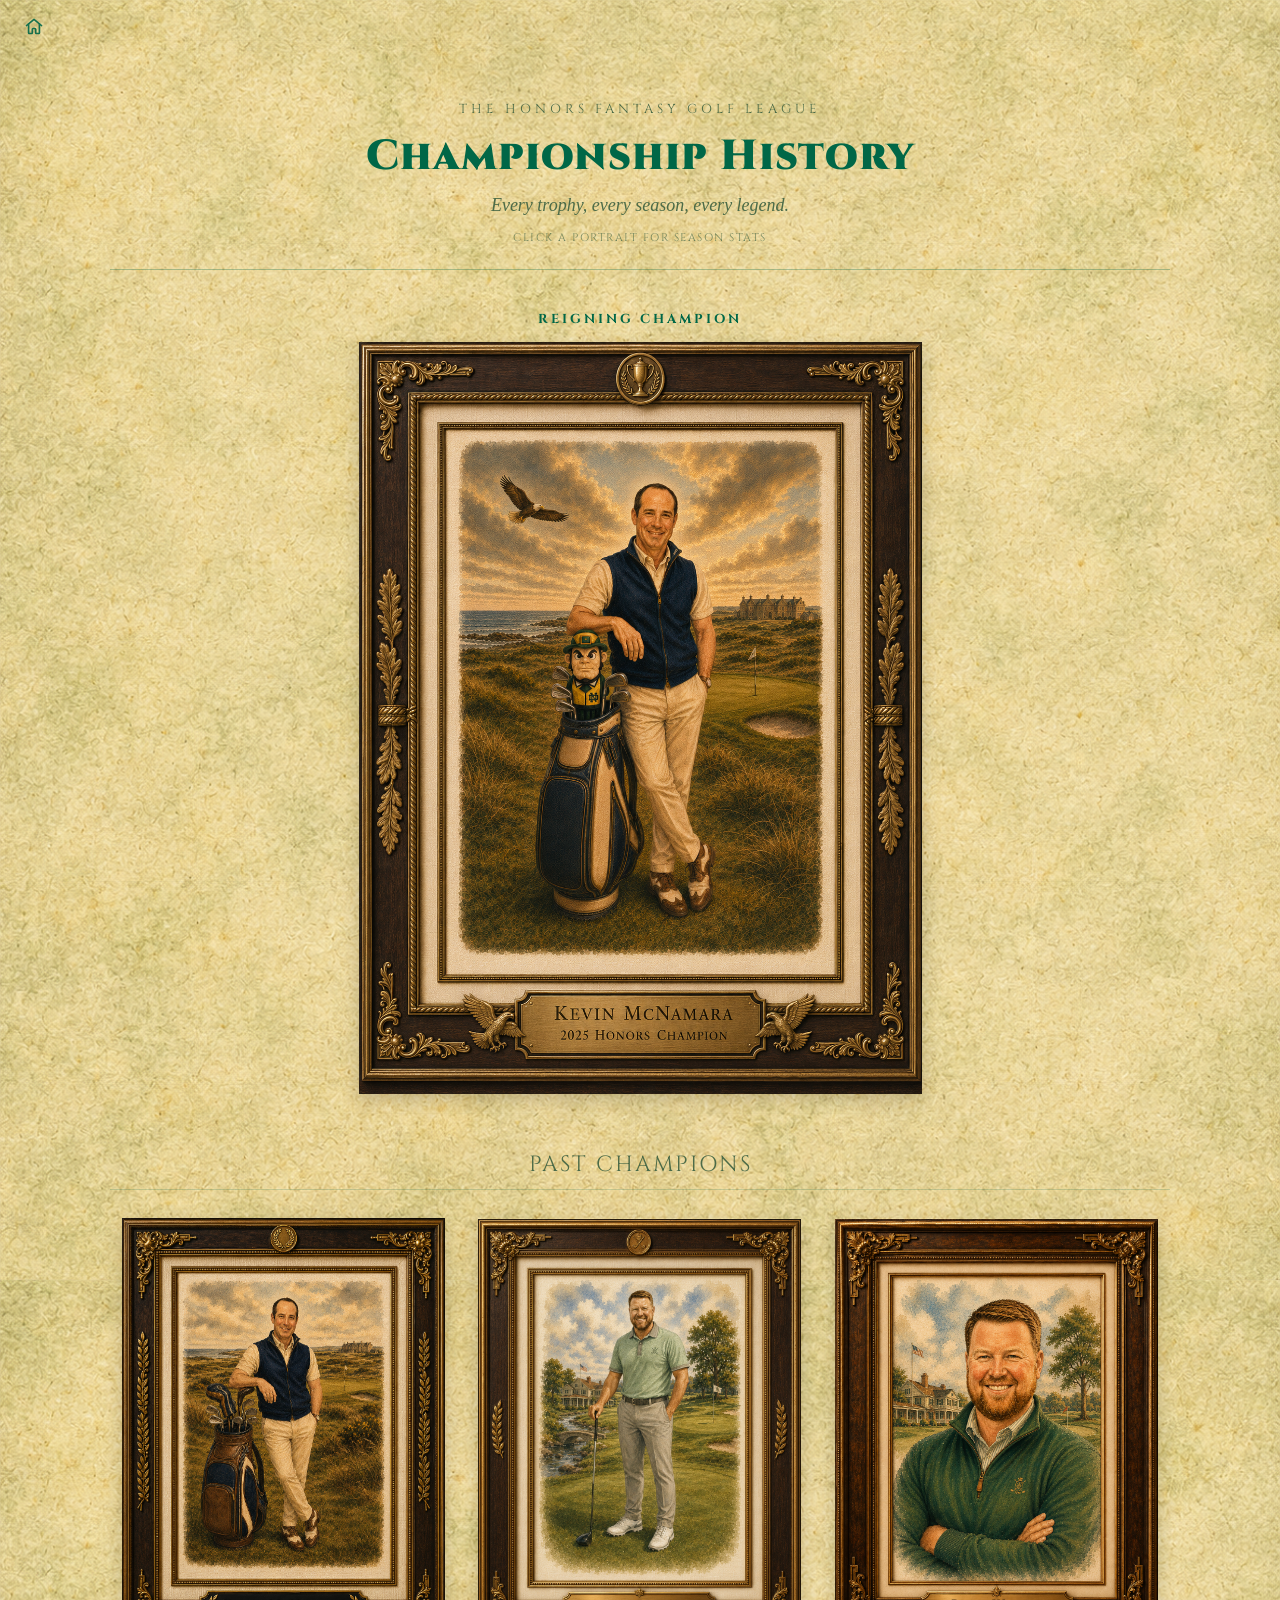
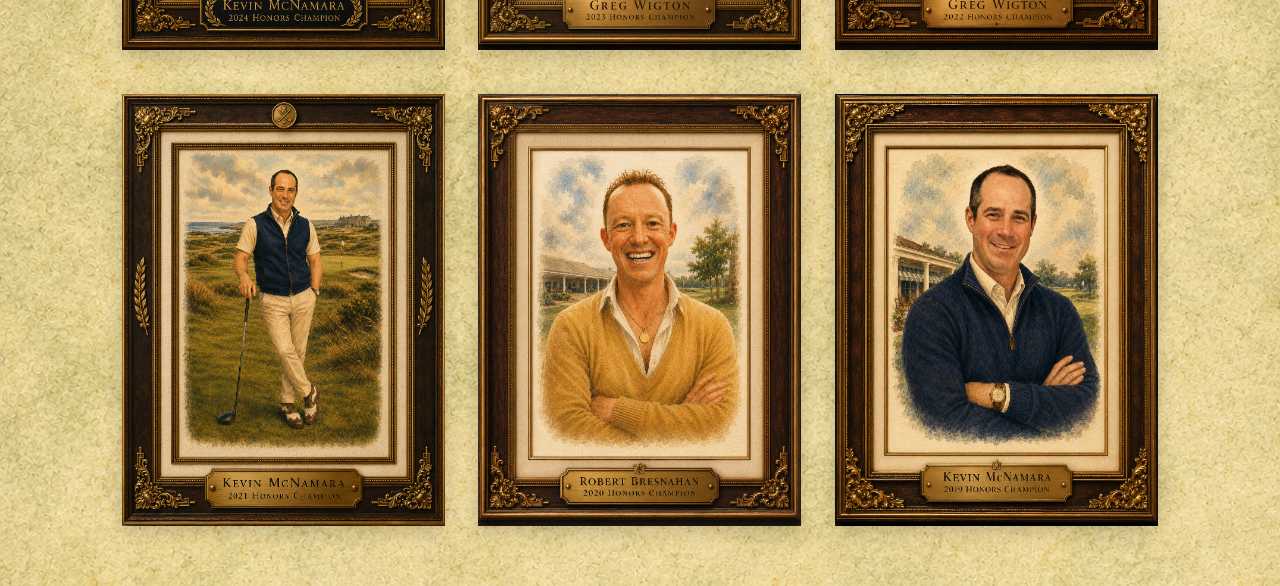
==== commit d8a6abc3: "Remove site navigation links and toggle script Removed navigation links and toggle functionality fro" ====
--- a/champions.html
+++ b/champions.html
@@ -498,20 +498,9 @@
       <path d="M5.5 9.5V20a1 1 0 0 0 1 1H9a1 1 0 0 0 1-1v-4a1 1 0 0 1 1-1h2a1 1 0 0 1 1 1v4a1 1 0 0 0 1 1h2.5a1 1 0 0 0 1-1V9.5" />
     </svg>
   </a>
-  <div class="site-nav-links" id="site-nav-links">
-    <a href="ohgr.html">OHGR</a>
-    <a href="weekly_report.html">Weekly Report</a>
-    <a href="member-profiles.html">Member Profiles</a>
-    <a href="champions.html">Championship History</a>
-    <a href="record-books.html">Record Books</a>
-  </div>
-  <button class="nav-toggle" id="nav-toggle" aria-label="Open menu" aria-expanded="false">
-    <span></span>
-    <span></span>
-    <span></span>
-  </button>
 </nav>
 <div class="page-outer">
+
 <div class="page">
 
   <div class="champ-header">
@@ -608,26 +597,10 @@
 
 <script>
   var nav = document.getElementById('site-nav');
-  var navToggle = document.getElementById('nav-toggle');
-  var navLinks = document.getElementById('site-nav-links');
 
   window.addEventListener('scroll', function () {
     nav.classList.toggle('scrolled', window.scrollY > 40);
   }, { passive: true });
-
-  navToggle.addEventListener('click', function () {
-    var isOpen = navLinks.classList.toggle('open');
-    navToggle.classList.toggle('open', isOpen);
-    navToggle.setAttribute('aria-expanded', isOpen ? 'true' : 'false');
-  });
-
-  navLinks.querySelectorAll('a').forEach(function (link) {
-    link.addEventListener('click', function () {
-      navLinks.classList.remove('open');
-      navToggle.classList.remove('open');
-      navToggle.setAttribute('aria-expanded', 'false');
-    });
-  });
 
   var CHAMPIONS = {
     2025: { name: "Kevin McNamara",    avg: "414.65", margin: "73.2 pts",  events: "5",  earnings: "$358.00", majors: "U.S. Open" },
